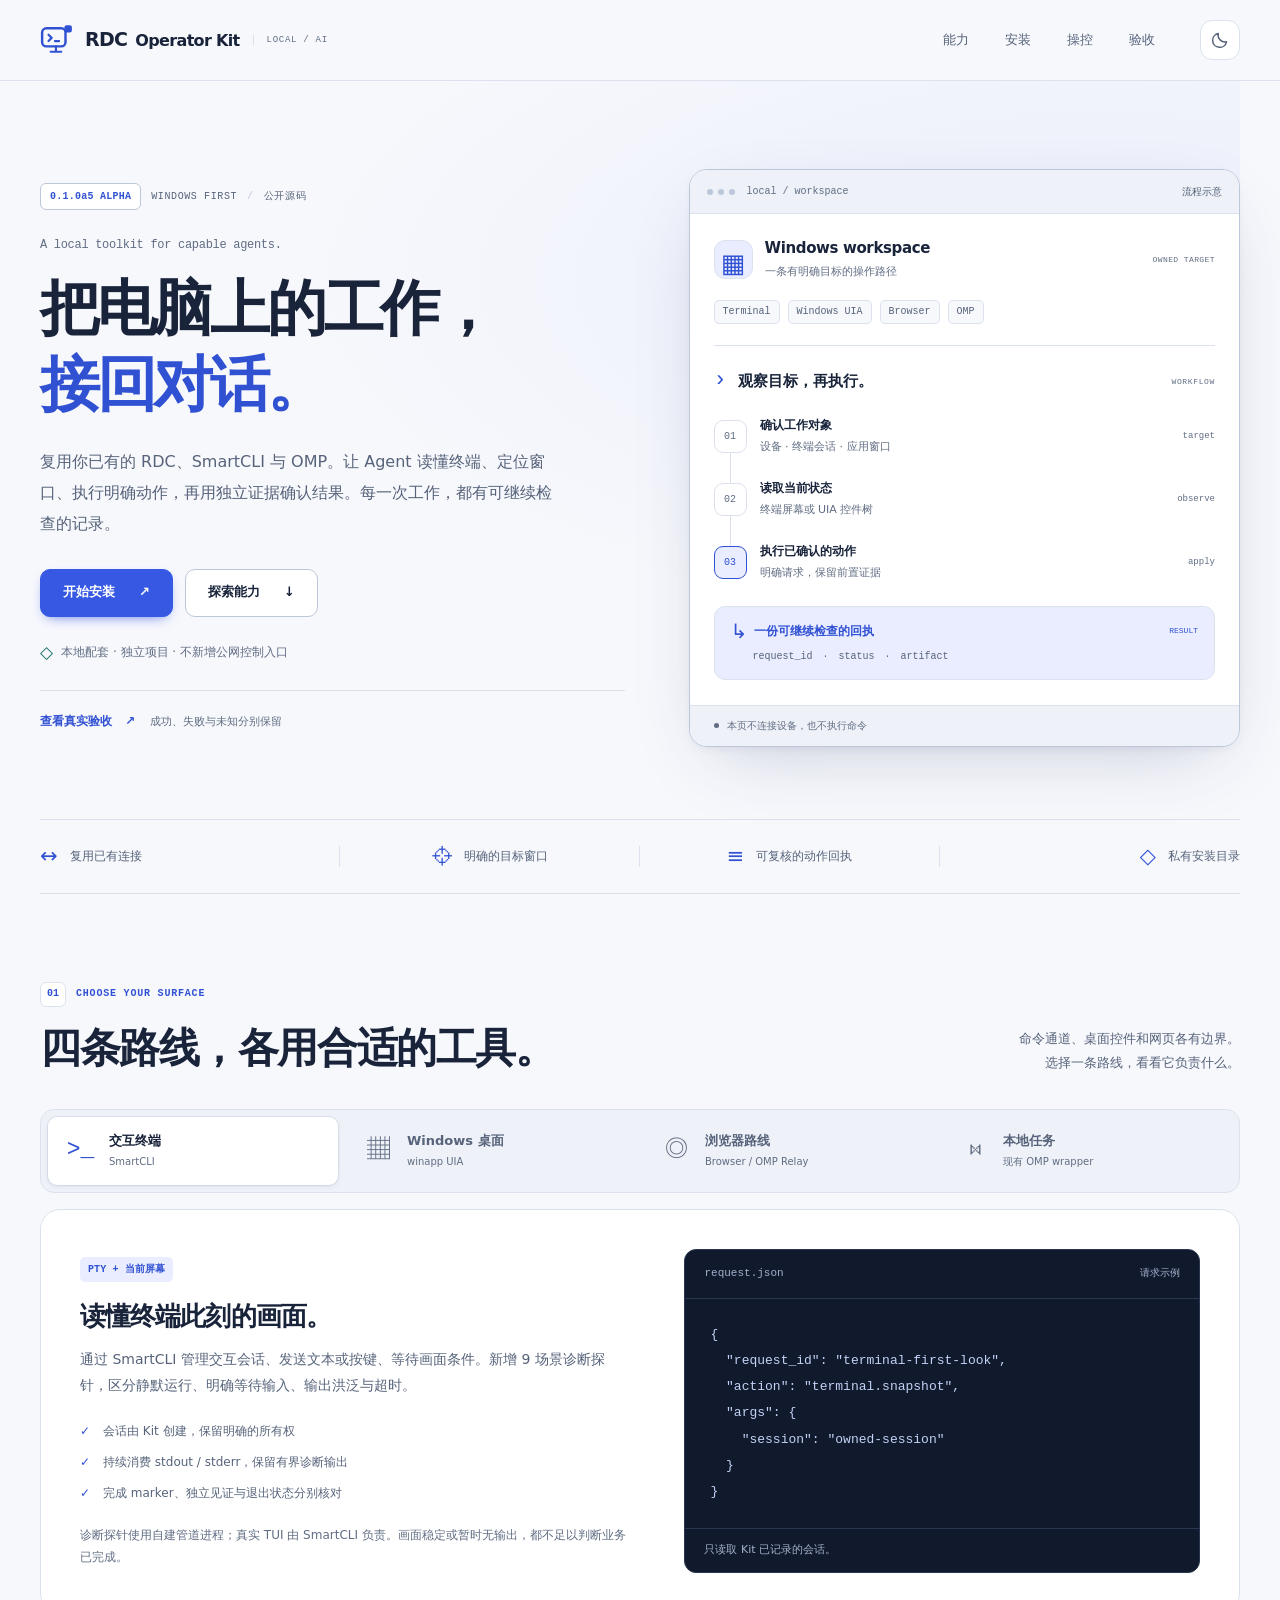
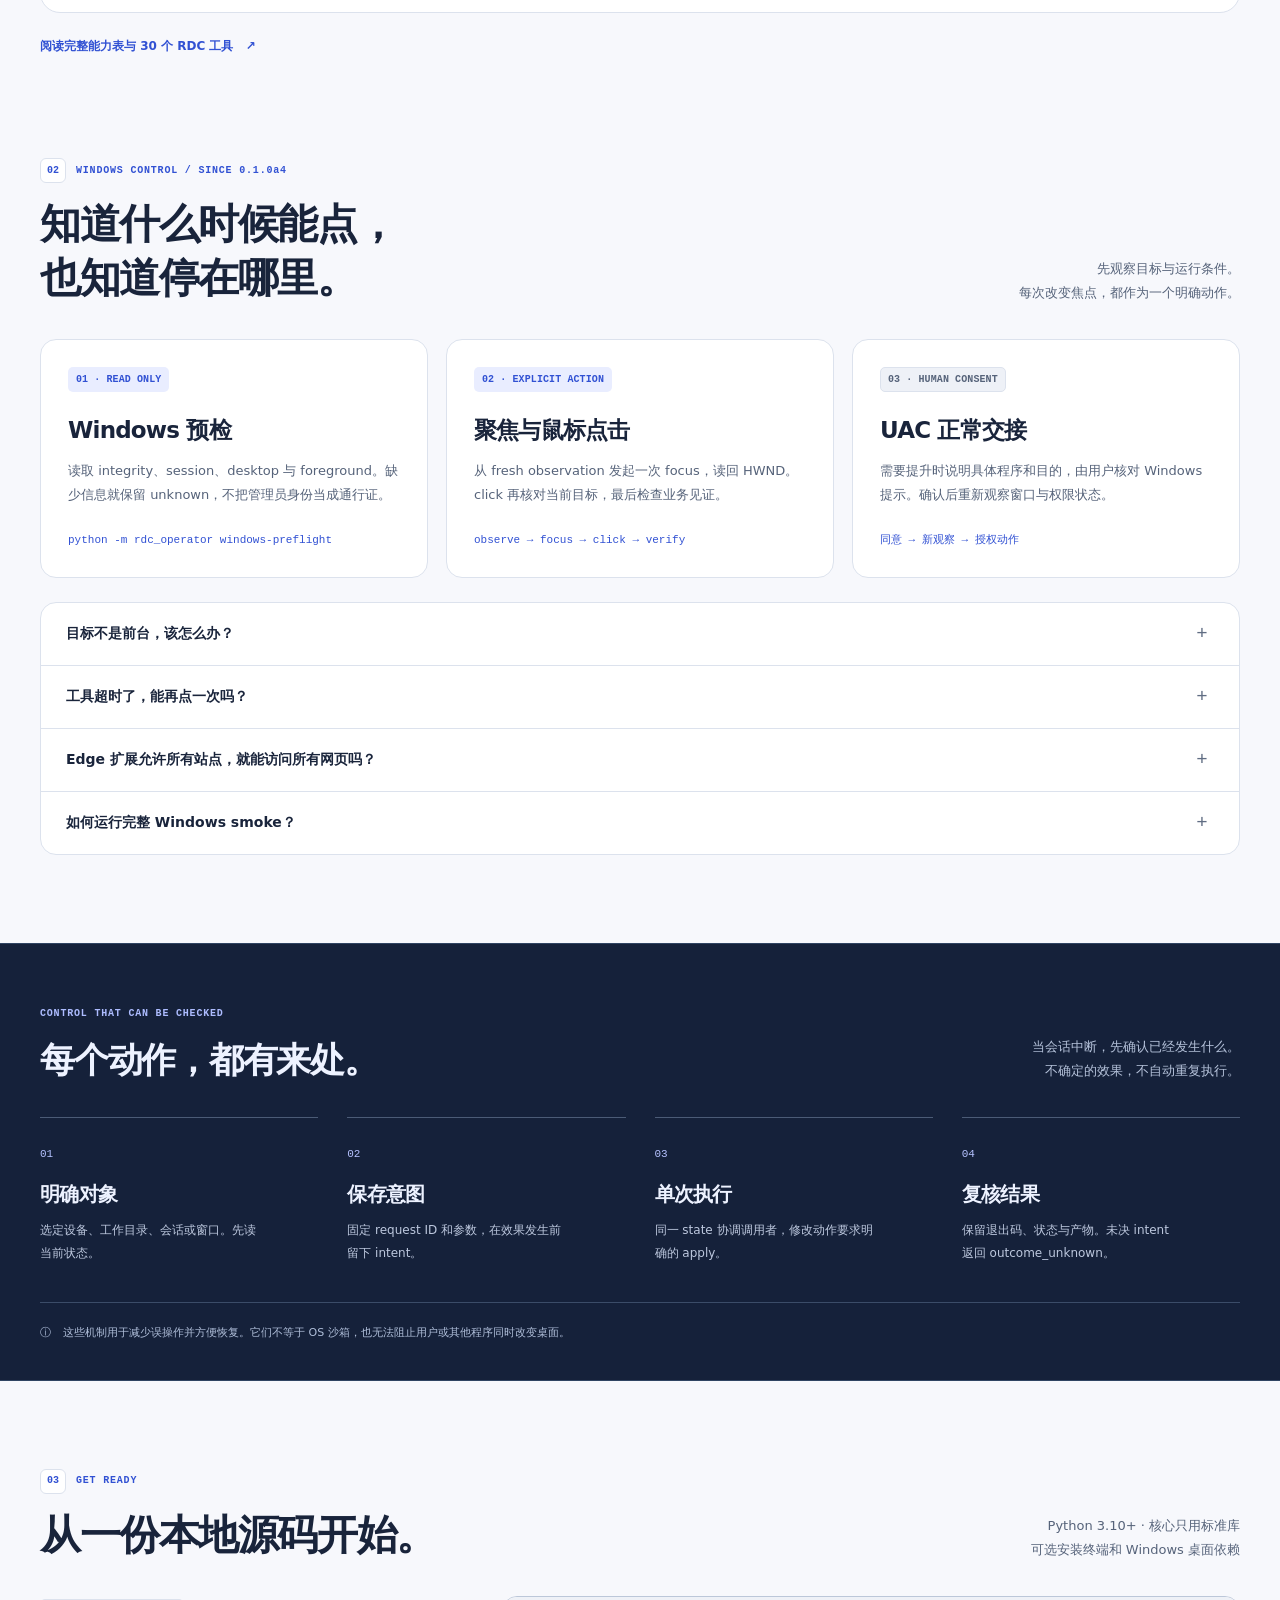
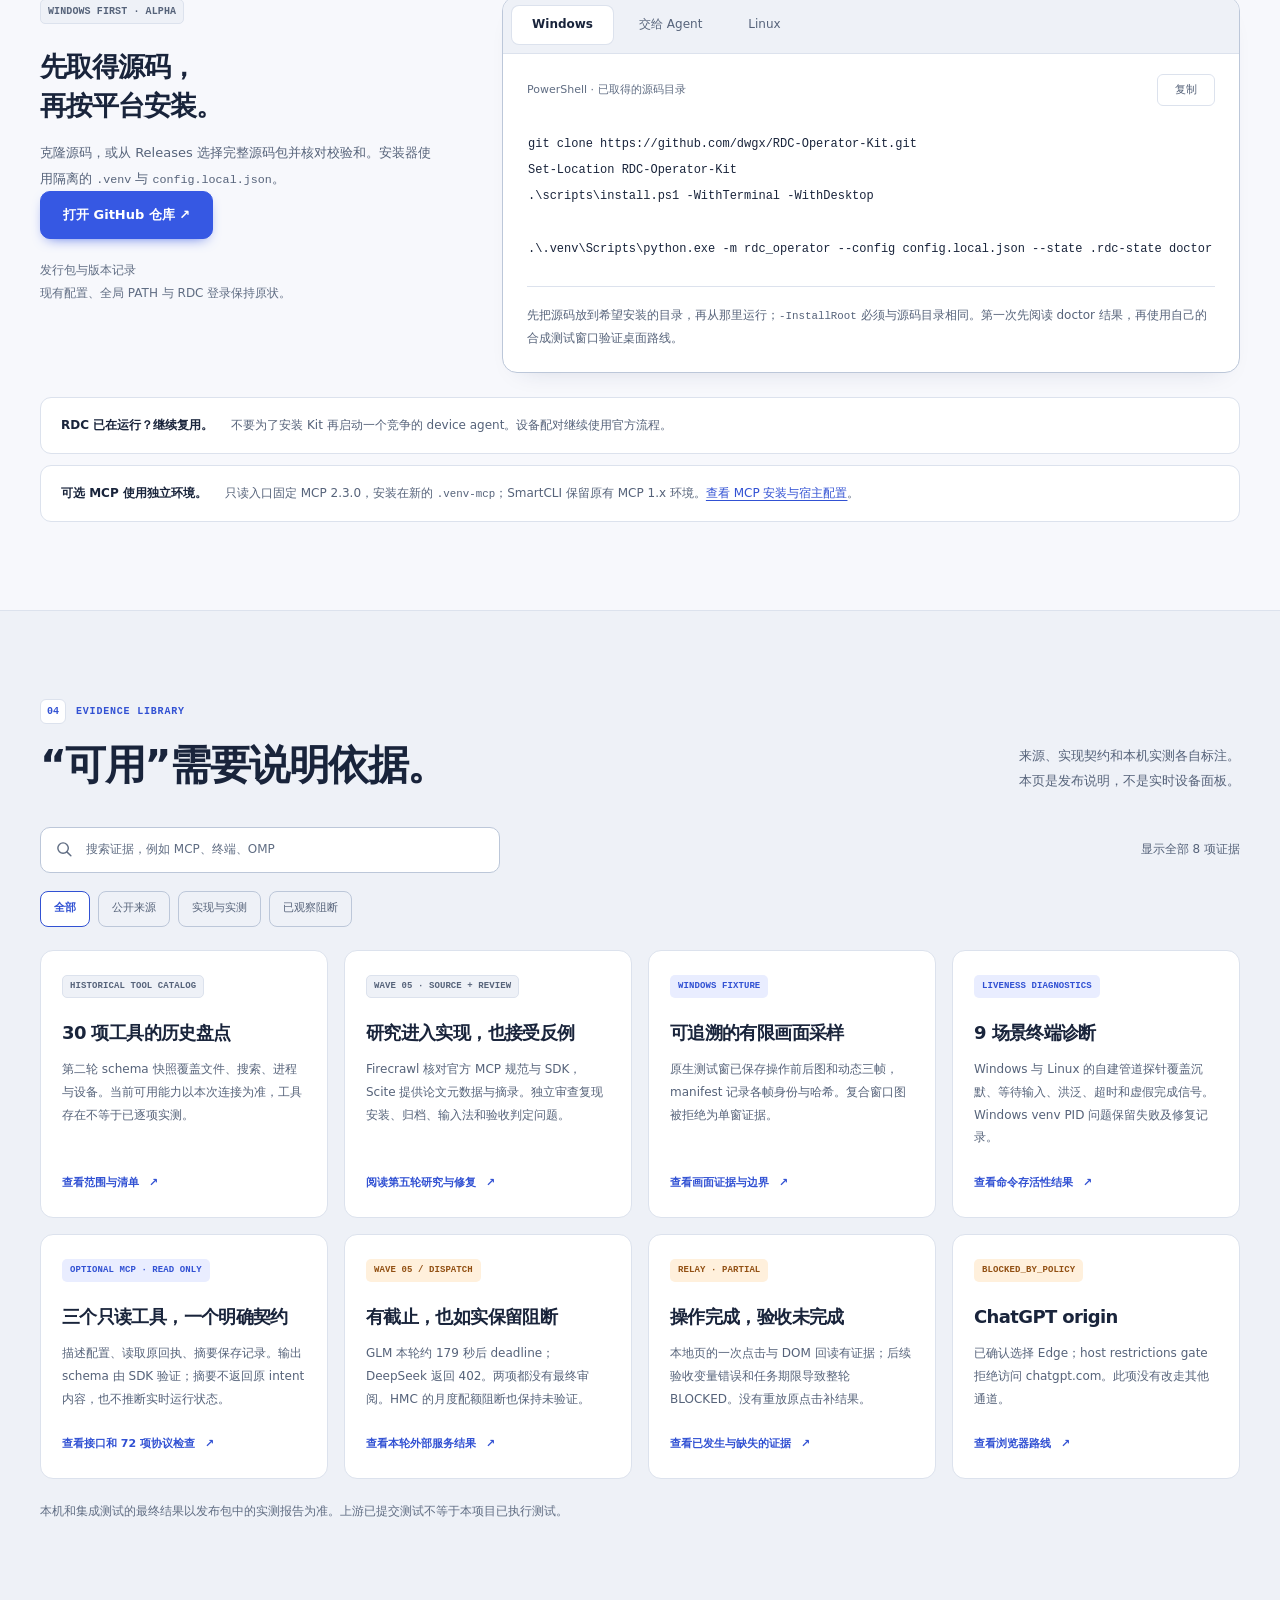
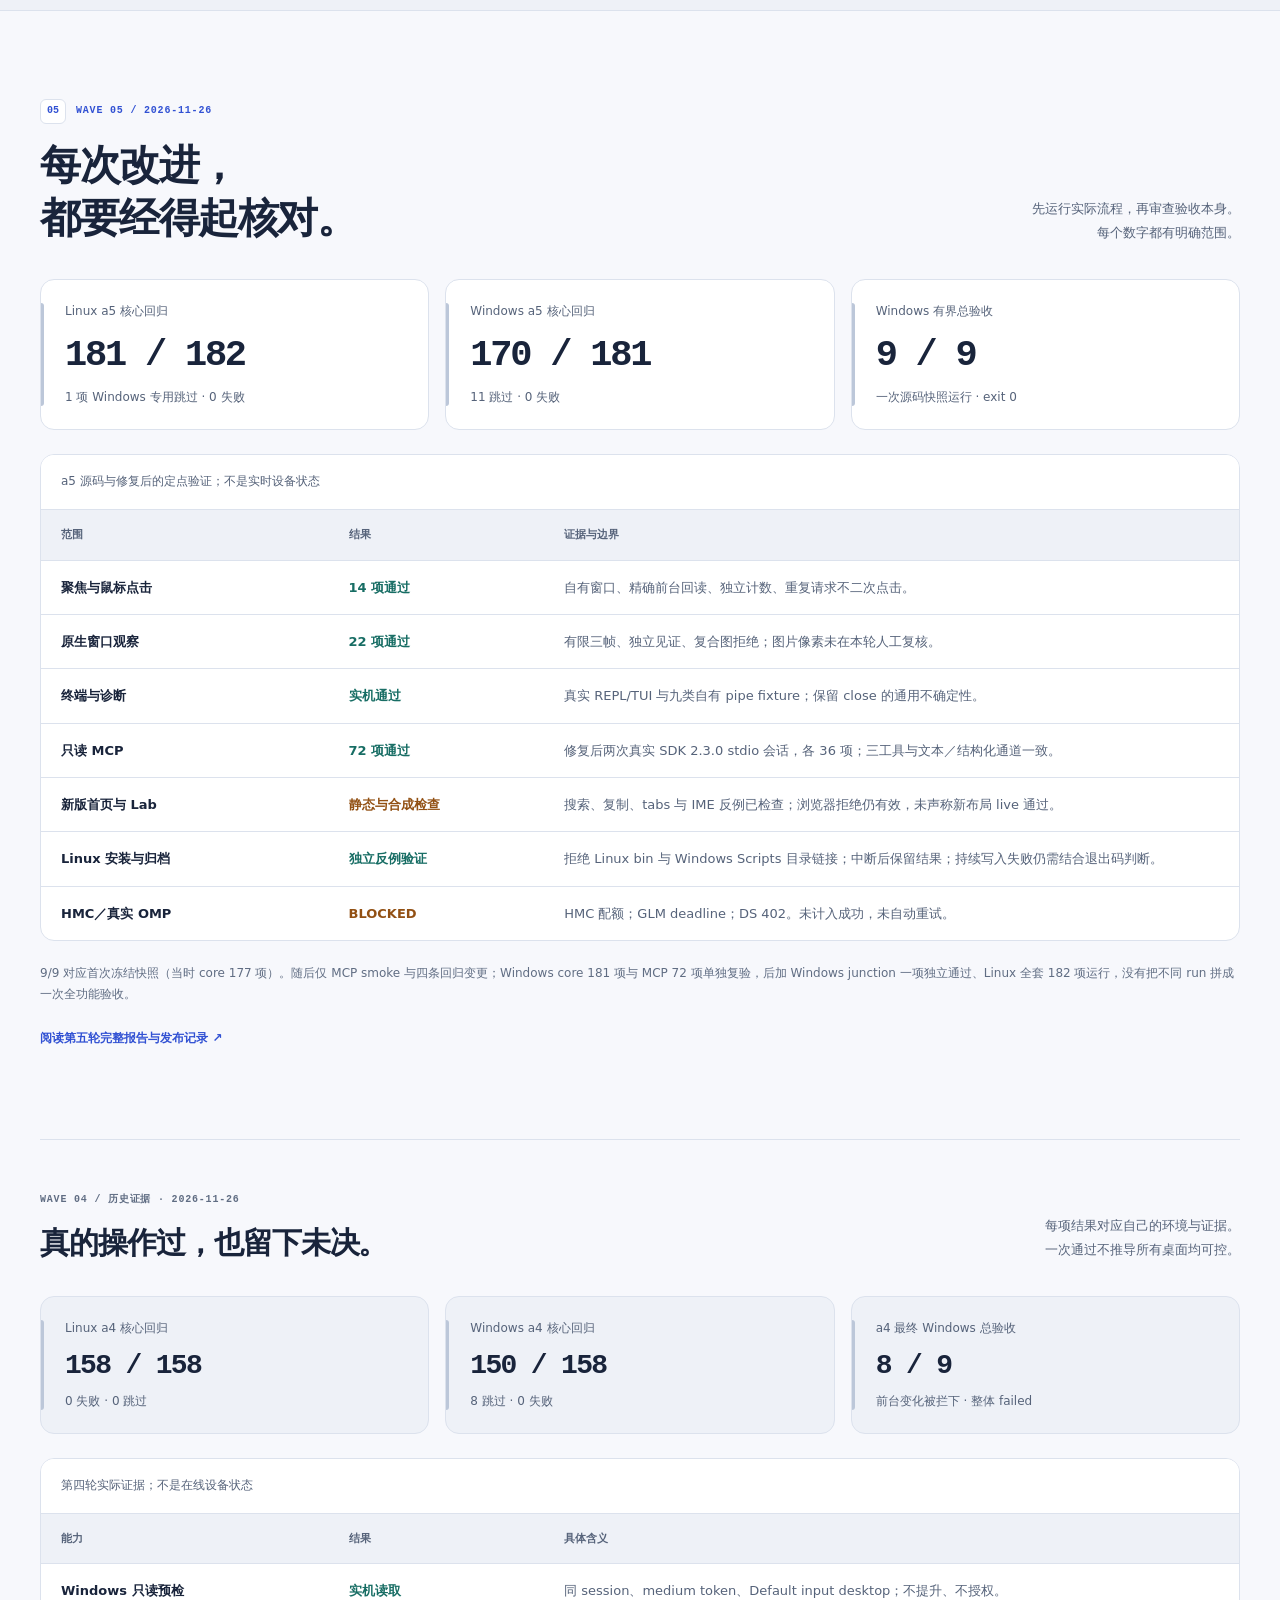
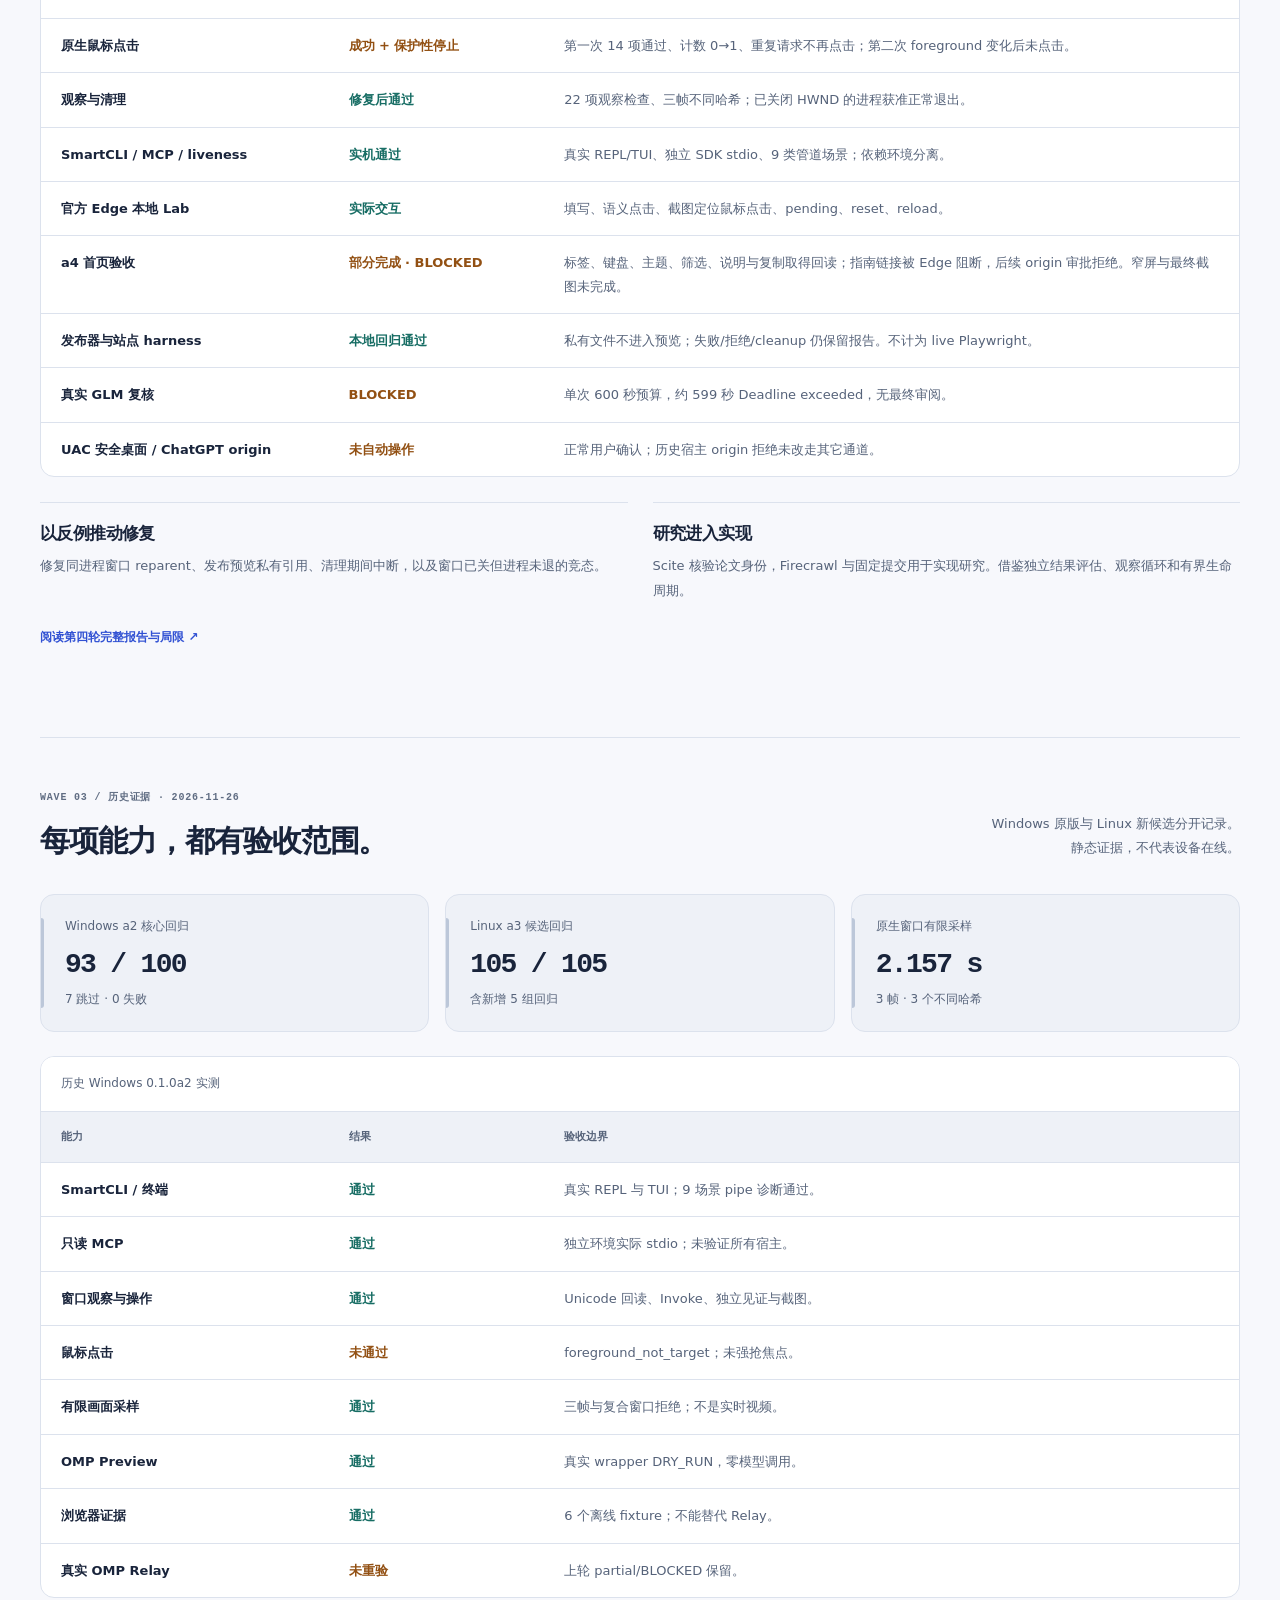
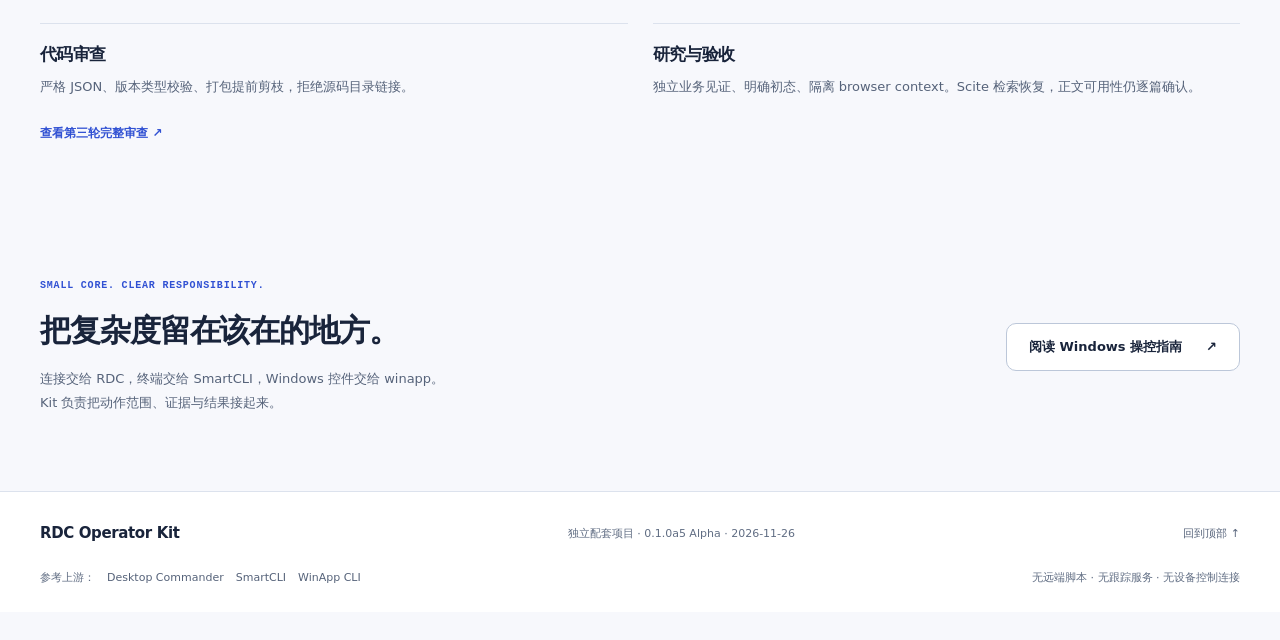
==== site/index.html @ 5952a45f "Prepare 0.1.0a5: modern UI, strict MCP evidence and installer recovery" ====
<!doctype html>
<html lang="zh-CN" class="no-js">
<head>
  <meta charset="utf-8">
  <meta name="viewport" content="width=device-width, initial-scale=1">
  <meta name="description" content="RDC Operator Kit：连接已授权的本地终端、Windows UIA 与 Agent 工作流。查看安装方式、工具边界和逐轮验收，保留失败与未知。">
  <meta name="color-scheme" content="light dark">
  <meta name="theme-color" content="#f7f8fc">
  <title>RDC Operator Kit 0.1.0a5 · 把电脑上的工作，接回对话</title>
  <link rel="icon" href="./icon.svg" type="image/svg+xml">
  <link rel="stylesheet" href="./styles.css">
  <script src="./app.js" defer></script>
</head>
<body>
  <a class="skip-link" href="#main">跳到正文</a>
  <header class="site-header">
    <div class="container header-inner">
      <a class="wordmark" href="#" aria-label="RDC Operator Kit 首页">
        <svg viewBox="0 0 32 32" aria-hidden="true"><rect x="2" y="5" width="22" height="17" rx="4" fill="none" stroke="currentColor" stroke-width="2.3"/><path d="M10 27h10M15 22v5M8 11l3 3-3 3M14 17h4" fill="none" stroke="currentColor" stroke-width="2" stroke-linecap="round" stroke-linejoin="round"/><rect x="23" y="2" width="7" height="7" rx="2" fill="currentColor"/></svg>
        <span>RDC<span class="wordmark-light">Operator Kit</span></span><span class="wordmark-tag" aria-hidden="true">LOCAL / AI</span>
      </a>
      <nav aria-label="主导航">
        <a href="#capabilities">能力</a>
        <a href="#install">安装</a>
        <a href="#windows-control">操控</a><a href="#validation">验收</a>
      </nav>
      <button class="theme-toggle enhancement-only" id="theme-toggle" type="button" aria-label="切换深色主题" title="切换深色主题">
        <svg class="moon" viewBox="0 0 20 20" aria-hidden="true"><path d="M16.5 11.8A7 7 0 0 1 8.2 3.5a7 7 0 1 0 8.3 8.3Z" fill="none" stroke="currentColor" stroke-width="1.5" stroke-linejoin="round"/></svg>
        <svg class="sun" viewBox="0 0 20 20" aria-hidden="true"><circle cx="10" cy="10" r="3" fill="none" stroke="currentColor" stroke-width="1.5"/><path d="M10 1v2M10 17v2M1 10h2M17 10h2M3.6 3.6 5 5M15 15l1.4 1.4M3.6 16.4 5 15M15 5l1.4-1.4" stroke="currentColor" stroke-width="1.5" stroke-linecap="round"/></svg>
      </button>
    </div>
  </header>

  <main id="main">
    <section class="hero container" aria-labelledby="hero-title">
      <div class="hero-copy">
        <div class="eyebrow"><span class="release-pill">0.1.0a5 ALPHA</span><span>WINDOWS FIRST</span><span class="eyebrow-separator" aria-hidden="true">/</span><span>公开源码</span></div>
        <p class="hero-overline">A local toolkit for capable agents.</p>
        <h1 id="hero-title">把电脑上的工作，<br><span>接回对话。</span></h1>
        <p class="hero-description">复用你已有的 RDC、SmartCLI 与 OMP。让 Agent 读懂终端、定位窗口、执行明确动作，再用独立证据确认结果。每一次工作，都有可继续检查的记录。</p>
        <div class="hero-actions">
          <a class="button primary" href="#install">开始安装 <span aria-hidden="true">↗</span></a>
          <a class="button secondary" href="#capabilities">探索能力 <span aria-hidden="true">↓</span></a>
        </div>
        <p class="hero-footnote"><span aria-hidden="true">◇</span> 本地配套 · 独立项目 · 不新增公网控制入口</p>
        <div class="hero-links"><a href="#validation">查看真实验收 <span aria-hidden="true">↗</span></a><span>成功、失败与未知分别保留</span></div>
      </div>

      <div class="operator-preview" aria-label="操作流程示意，非实时控制台">
        <div class="preview-top">
          <span class="preview-window-dots" aria-hidden="true"><i></i><i></i><i></i></span>
          <span class="preview-path">local / workspace</span>
          <span class="preview-label">流程示意</span>
        </div>
        <div class="workspace-bar"><span class="workspace-symbol" aria-hidden="true">▦</span><div><strong>Windows workspace</strong><small>一条有明确目标的操作路径</small></div><span class="workspace-tag">OWNED TARGET</span></div>
        <div class="workspace-tools" aria-label="配套工具示意"><span>Terminal</span><span>Windows UIA</span><span>Browser</span><span>OMP</span></div>
        <div class="preview-body">
          <div class="preview-command"><span class="command-chevron" aria-hidden="true">›</span><span>观察目标，再执行。</span><span class="preview-command-label">WORKFLOW</span></div>
          <div class="preview-rail">
            <div class="rail-row"><span class="rail-symbol" aria-hidden="true">01</span><div><strong>确认工作对象</strong><small>设备 · 终端会话 · 应用窗口</small></div><span class="rail-end">target</span></div>
            <div class="rail-row"><span class="rail-symbol" aria-hidden="true">02</span><div><strong>读取当前状态</strong><small>终端屏幕或 UIA 控件树</small></div><span class="rail-end">observe</span></div>
            <div class="rail-row"><span class="rail-symbol selected" aria-hidden="true">03</span><div><strong>执行已确认的动作</strong><small>明确请求，保留前置证据</small></div><span class="rail-end">apply</span></div>
          </div>
          <div class="receipt-preview"><div><span class="receipt-icon" aria-hidden="true">↳</span><strong>一份可继续检查的回执</strong><span class="receipt-label">RESULT</span></div><code>request_id <span>·</span> status <span>·</span> artifact</code></div>
        </div>
        <div class="preview-bottom"><span class="quiet-dot" aria-hidden="true"></span> 本页不连接设备，也不执行命令</div>
      </div>
    </section>

    <div class="principles container" aria-label="项目原则">
      <div><span aria-hidden="true">↔</span>复用已有连接</div>
      <div><span aria-hidden="true">⌖</span>明确的目标窗口</div>
      <div><span aria-hidden="true">≡</span>可复核的动作回执</div>
      <div><span aria-hidden="true">◇</span>私有安装目录</div>
    </div>

    <section class="section container" id="capabilities">
      <div class="section-heading"><div><p class="section-kicker"><span>01</span> CHOOSE YOUR SURFACE</p><h2>四条路线，<br class="mobile-break">各用合适的工具。</h2></div><p>命令通道、桌面控件和网页各有边界。<br>选择一条路线，看看它负责什么。</p></div>
      <div class="capability-tabs tabs" role="tablist" aria-label="能力路线">
        <button id="tab-terminal" role="tab" aria-selected="true" aria-controls="panel-terminal" data-tab="terminal" tabindex="0"><span class="tab-icon" aria-hidden="true">&gt;_</span><span>交互终端<small>SmartCLI</small></span></button>
        <button id="tab-desktop" role="tab" aria-selected="false" aria-controls="panel-desktop" data-tab="desktop" tabindex="-1"><span class="tab-icon" aria-hidden="true">▦</span><span>Windows 桌面<small>winapp UIA</small></span></button>
        <button id="tab-browser" role="tab" aria-selected="false" aria-controls="panel-browser" data-tab="browser" tabindex="-1"><span class="tab-icon" aria-hidden="true">◎</span><span>浏览器路线<small>Browser / OMP Relay</small></span></button>
        <button id="tab-omp" role="tab" aria-selected="false" aria-controls="panel-omp" data-tab="omp" tabindex="-1"><span class="tab-icon" aria-hidden="true">⋈</span><span>本地任务<small>现有 OMP wrapper</small></span></button>
      </div>

      <div class="capability-panel" id="panel-terminal" role="tabpanel" aria-labelledby="tab-terminal" tabindex="0">
        <div class="capability-copy"><span class="badge blue">PTY + 当前屏幕</span><h3>读懂终端此刻的画面。</h3><p>通过 SmartCLI 管理交互会话、发送文本或按键、等待画面条件。新增 9 场景诊断探针，区分静默运行、明确等待输入、输出洪泛与超时。</p><ul class="check-list"><li>会话由 Kit 创建，保留明确的所有权</li><li>持续消费 stdout / stderr，保留有界诊断输出</li><li>完成 marker、独立见证与退出状态分别核对</li></ul><p class="scope-note">诊断探针使用自建管道进程；真实 TUI 由 SmartCLI 负责。画面稳定或暂时无输出，都不足以判断业务已完成。</p></div>
        <div class="code-card"><div class="code-top"><span>request.json</span><span>请求示例</span></div><pre><code>{
  "request_id": "terminal-first-look",
  "action": "terminal.snapshot",
  "args": {
    "session": "owned-session"
  }
}</code></pre><div class="code-bottom">只读取 Kit 已记录的会话。</div></div>
      </div>

      <div class="capability-panel" id="panel-desktop" role="tabpanel" aria-labelledby="tab-desktop" tabindex="0" hidden>
        <div class="capability-copy"><span class="badge blue">WINDOWS / OBSERVE → FOCUS → CLICK</span><h3>先确认条件，再操作目标。</h3><p>新预检读取权限、会话、桌面与前台。显式聚焦绑定当前窗口身份，独立核对前台后，再用新观察定位控件。</p><ul class="check-list"><li>focus 与 click 分别留回执，失败不自动重放</li><li>保留前台与进程身份保护，核对独立业务结果</li><li>有限截图采样继续保留 frame ID 与文件哈希</li></ul><p class="scope-note">预检不申请权限、不点击 UAC；普通窗口与 UAC 安全桌面分别处理。采样最多 12 帧，渲染时间未知，不宣称实时视频。</p></div>
        <div class="code-card"><div class="code-top"><span>request.json</span><span>请求示例</span></div><pre><code>{
  "request_id": "window-first-look",
  "action": "desktop.observe",
  "args": {
    "window": 123456
  }
}</code></pre><div class="code-bottom">123456 为示例，请替换成当前目标 HWND。</div></div>
      </div>

      <div class="capability-panel" id="panel-browser" role="tabpanel" aria-labelledby="tab-browser" tabindex="0" hidden>
        <div class="capability-copy"><span class="badge blue">EDGE / LIVE FIXTURE</span><h3>真实点击，也读到真实结果。</h3><p>官方 Edge 在拥有的本地 Lab 完成了填写、按名称点击与截图定位鼠标点击。页面自己的业务见证分别确认计数与 token。</p><ul class="check-list"><li>语义点击：0 → 1；鼠标点击：2 → 3</li><li>延迟动作观察到 pending → completed</li><li>ACK 无效果、重置与重新加载分别验证</li></ul><p class="scope-note">这些是 a4 localhost 历史结果；新版 Lab 布局仅静态检查，不代表所有网站均获准。OMP Relay 的第二轮 partial/BLOCKED 历史保留；不用于绕过已拒绝目标。</p></div>
        <div class="code-card"><div class="code-top"><span>Edge · owned Lab</span><span>2026-11-26 实测</span></div><pre><code>Semantic click   counter 0 → 1
Delayed action   pending → 2
Mouse click      counter 2 → 3
Echo ACK         counter unchanged
Reset            new epoch
Reload           new document

Fresh DOM + independent token</code></pre><div class="code-bottom">初次采集器字段名错误已按原回读修正，未重放点击。</div></div>
      </div>

      <div class="capability-panel" id="panel-omp" role="tabpanel" aria-labelledby="tab-omp" tabindex="0" hidden>
        <div class="capability-copy"><span class="badge blue">复用现有 dispatcher</span><h3>派得出去，也核对得清楚。</h3><p>沿用本机已安装的 <code>origin-dispatch</code> wrapper。目标、读写范围和完成条件先写进 brief，结束后核对回执与实际产物。</p><ul class="check-list"><li>第五轮 GLM max：约 179 秒后 BLOCKED，无 final</li><li>第五轮 DeepSeek：provider 402，无 final；历史单独保留</li><li>模型建议逐项审查，DONE 不替代产物验收</li></ul><p class="scope-note">现有 wrapper 继续负责模型派发；Kit 的 <code>omp.preview</code> 只做 dry-run。第五轮两项分别执行一次有界真实调用，没有因失败自动换模型或重试。</p></div>
        <div class="code-card"><div class="code-top"><span>existing workflow</span><span>流程示意</span></div><pre><code>冻结 brief
  ↓
origin-dispatch
  ↓
receipt.json
  ↓
检查实际产物
  ↓
按 DONE WHEN 验收</code></pre><div class="code-bottom">worker 完成与产物验收分开记录。</div></div>
      </div>
      <a class="text-link" href="./docs/CAPABILITIES.zh-CN.md">阅读完整能力表与 30 个 RDC 工具 <span aria-hidden="true">↗</span></a>
    </section>

    <section class="section container" id="windows-control" aria-labelledby="windows-control-title">
      <div class="section-heading"><div><p class="section-kicker"><span>02</span> WINDOWS CONTROL / SINCE 0.1.0a4</p><h2 id="windows-control-title">知道什么时候能点，<br>也知道停在哪里。</h2></div><p>先观察目标与运行条件。<br>每次改变焦点，都作为一个明确动作。</p></div>
      <div class="control-guide-grid">
        <article class="control-guide-card"><span class="badge blue">01 · READ ONLY</span><h3>Windows 预检</h3><p>读取 integrity、session、desktop 与 foreground。缺少信息就保留 unknown，不把管理员身份当成通行证。</p><code>python -m rdc_operator windows-preflight</code></article>
        <article class="control-guide-card"><span class="badge blue">02 · EXPLICIT ACTION</span><h3>聚焦与鼠标点击</h3><p>从 fresh observation 发起一次 focus，读回 HWND。click 再核对当前目标，最后检查业务见证。</p><code>observe → focus → click → verify</code></article>
        <article class="control-guide-card"><span class="badge neutral">03 · HUMAN CONSENT</span><h3>UAC 正常交接</h3><p>需要提升时说明具体程序和目的，由用户核对 Windows 提示。确认后重新观察窗口与权限状态。</p><code>同意 → 新观察 → 授权动作</code></article>
      </div>
      <div class="recovery-guide" aria-label="操作恢复指南">
        <details><summary>目标不是前台，该怎么办？</summary><p>先核对 HWND、进程和窗口是否仍属于任务，再发起明确的 <code>desktop.focus</code>。若 Windows 拒绝或有阻挡对话框，停止输入并检查当前界面；不要删除前台保护。</p></details>
        <details><summary>工具超时了，能再点一次吗？</summary><p>先读原 request 的 receipt 和页面或应用的结果。动作可能已经发生。没有最终回执时保留 outcome_unknown，不能靠换 request ID 伪装重试。</p></details>
        <details><summary>Edge 扩展允许所有站点，就能访问所有网页吗？</summary><p>扩展权限与当前宿主工具策略分别生效。先核实实际连接和目标访问。对于已明确拒绝的目标，不改用 Relay、桌面输入或 CDP；其它获准页面继续正常操作。</p></details>
        <details><summary>如何运行完整 Windows smoke？</summary><p>使用新的输出目录，指定真实 Python 与 PowerShell 可执行文件。runner 串行验证核心、终端、MCP、桌面与证据，不启动模型。逐项报告通过、失败、跳过、截止与清理。</p><a class="text-link" href="./docs/WINDOWS-CONTROL.zh-CN.md">查看命令、接口与故障处理 ↗</a></details>
      </div>
    </section>

    <section class="control-section">
      <div class="container">
        <div class="section-heading"><div><p class="section-kicker">CONTROL THAT CAN BE CHECKED</p><h2>每个动作，都有来处。</h2></div><p>当会话中断，先确认已经发生什么。<br>不确定的效果，不自动重复执行。</p></div>
        <div class="control-grid">
          <article><span class="step-number">01</span><h3>明确对象</h3><p>选定设备、工作目录、会话或窗口。先读当前状态。</p></article>
          <article><span class="step-number">02</span><h3>保存意图</h3><p>固定 request ID 和参数，在效果发生前留下 intent。</p></article>
          <article><span class="step-number">03</span><h3>单次执行</h3><p>同一 state 协调调用者，修改动作要求明确的 apply。</p></article>
          <article><span class="step-number">04</span><h3>复核结果</h3><p>保留退出码、状态与产物。未决 intent 返回 outcome_unknown。</p></article>
        </div>
        <div class="control-footnote"><span aria-hidden="true">ⓘ</span><p>这些机制用于减少误操作并方便恢复。它们不等于 OS 沙箱，也无法阻止用户或其他程序同时改变桌面。</p></div>
      </div>
    </section>

    <section class="section container" id="install">
      <div class="section-heading"><div><p class="section-kicker"><span>03</span> GET READY</p><h2>从一份本地源码开始。</h2></div><p>Python 3.10+ · 核心只用标准库<br>可选安装终端和 Windows 桌面依赖</p></div>
      <div class="install-layout">
        <div class="install-aside"><span class="badge neutral">WINDOWS FIRST · ALPHA</span><h3>先取得源码，<br>再按平台安装。</h3><p>克隆源码，或从 Releases 选择完整源码包并核对校验和。安装器使用隔离的 <code>.venv</code> 与 <code>config.local.json</code>。</p><a class="button primary" href="https://github.com/dwgx/RDC-Operator-Kit">打开 GitHub 仓库 ↗</a><p class="scope-note"><a href="https://github.com/dwgx/RDC-Operator-Kit/releases">发行包与版本记录</a><br>现有配置、全局 PATH 与 RDC 登录保持原状。</p></div>
        <div class="install-main">
          <div class="install-tabs tabs" role="tablist" aria-label="安装方式">
            <button id="tab-windows" role="tab" aria-selected="true" aria-controls="panel-windows" data-tab="windows" tabindex="0">Windows</button>
            <button id="tab-agent" role="tab" aria-selected="false" aria-controls="panel-agent" data-tab="agent" tabindex="-1">交给 Agent</button>
            <button id="tab-linux" role="tab" aria-selected="false" aria-controls="panel-linux" data-tab="linux" tabindex="-1">Linux</button>
          </div>
          <div class="install-panel" id="panel-windows" role="tabpanel" aria-labelledby="tab-windows" tabindex="0">
            <div class="install-code-top"><span>PowerShell · 已取得的源码目录</span><button class="copy-button" type="button" data-copy="code-windows">复制</button></div>
            <pre><code id="code-windows">git clone https://github.com/dwgx/RDC-Operator-Kit.git
Set-Location RDC-Operator-Kit
.\scripts\install.ps1 -WithTerminal -WithDesktop

.\.venv\Scripts\python.exe -m rdc_operator --config config.local.json --state .rdc-state doctor</code></pre>
            <p>先把源码放到希望安装的目录，再从那里运行；<code>-InstallRoot</code> 必须与源码目录相同。第一次先阅读 doctor 结果，再使用自己的合成测试窗口验证桌面路线。</p>
          </div>
          <div class="install-panel" id="panel-agent" role="tabpanel" aria-labelledby="tab-agent" tabindex="0" hidden>
            <div class="install-code-top"><span>可复制的接手说明</span><button class="copy-button" type="button" data-copy="code-agent">复制</button></div>
            <pre><code id="code-agent">读取 https://github.com/dwgx/RDC-Operator-Kit 的 README 和 Skill。
选择 0.1.0a5 或后续已核验版本，保留版本与摘要。
确认本机平台、依赖、目标目录与现有 RDC 路线。
按安装文档准备隔离环境，然后运行 doctor。
运行 windows-preflight，再用有界 Windows smoke 验证。
聚焦、点击与业务结果分别核对；UAC 使用正常用户确认。
已有 OMP 派发复用 origin-dispatch，不新建队列。
不要把网页策略拒绝改走桌面或 CDP。
交付实际结果、失败原因和产物路径。</code></pre>
            <p>请求文件只描述任务。外发、公开发布、凭据权限和其他重要动作仍按当前会话授权处理。</p>
          </div>
          <div class="install-panel" id="panel-linux" role="tabpanel" aria-labelledby="tab-linux" tabindex="0" hidden>
            <div class="install-code-top"><span>Shell · 核心与终端路线</span><button class="copy-button" type="button" data-copy="code-linux">复制</button></div>
            <pre><code id="code-linux">git clone https://github.com/dwgx/RDC-Operator-Kit.git
cd RDC-Operator-Kit
bash scripts/install.sh --with-terminal

.venv/bin/python -m rdc_operator --config config.local.json --state .rdc-state doctor</code></pre>
            <p>Linux 提供核心与可选终端安装路线。Windows 的 winapp 桌面适配器不在 Linux 支持范围；平台可安装与任务已验收分开记录。</p>
          </div>
        </div>
      </div>
      <div class="install-note"><strong>RDC 已在运行？继续复用。</strong><span>不要为了安装 Kit 再启动一个竞争的 device agent。设备配对继续使用官方流程。</span></div>
      <div class="install-note"><strong>可选 MCP 使用独立环境。</strong><span>只读入口固定 MCP 2.3.0，安装在新的 <code>.venv-mcp</code>；SmartCLI 保留原有 MCP 1.x 环境。<a href="./docs/MCP.zh-CN.md">查看 MCP 安装与宿主配置</a>。</span></div>
    </section>

    <section class="section evidence-section" id="evidence">
      <div class="container">
        <div class="section-heading"><div><p class="section-kicker"><span>04</span> EVIDENCE LIBRARY</p><h2>“可用”需要说明依据。</h2></div><p>来源、实现契约和本机实测各自标注。<br>本页是发布说明，不是实时设备面板。</p></div>
        <div class="evidence-toolbar enhancement-only">
          <div class="evidence-search"><svg viewBox="0 0 20 20" aria-hidden="true"><circle cx="8.5" cy="8.5" r="5.5" fill="none" stroke="currentColor" stroke-width="1.5"/><path d="m12.5 12.5 4.2 4.2" stroke="currentColor" stroke-width="1.5" stroke-linecap="round"/></svg><label class="screen-reader-only" for="evidence-search">搜索证据</label><input id="evidence-search" type="search" placeholder="搜索证据，例如 MCP、终端、OMP" autocomplete="off" aria-controls="evidence-grid" aria-describedby="evidence-search-help"><button id="evidence-clear" type="button" aria-label="清除搜索" hidden>清除</button></div>
          <p id="evidence-search-help" class="screen-reader-only">在下方证据卡片中搜索，可与证据类型筛选组合。Escape 清空搜索。</p>
          <p class="evidence-result" id="evidence-result" role="status" aria-live="polite" aria-atomic="true">显示全部 8 项证据</p>
        </div>
        <div class="evidence-filters enhancement-only" role="group" aria-label="按证据类型筛选">
          <button type="button" data-filter="all" aria-pressed="true">全部</button>
          <button type="button" data-filter="source" aria-pressed="false">公开来源</button>
          <button type="button" data-filter="contract" aria-pressed="false">实现与实测</button>
          <button type="button" data-filter="blocked" aria-pressed="false">已观察阻断</button>
        </div>
        <div class="evidence-grid" id="evidence-grid">
          <article class="evidence-card" data-kind="source"><span class="badge neutral">HISTORICAL TOOL CATALOG</span><h3>30 项工具的历史盘点</h3><p>第二轮 schema 快照覆盖文件、搜索、进程与设备。当前可用能力以本次连接为准，工具存在不等于已逐项实测。</p><a href="./docs/CAPABILITIES.zh-CN.md">查看范围与清单 <span aria-hidden="true">↗</span></a></article>
          <article class="evidence-card" data-kind="source"><span class="badge neutral">WAVE 05 · SOURCE + REVIEW</span><h3>研究进入实现，也接受反例</h3><p>Firecrawl 核对官方 MCP 规范与 SDK，Scite 提供论文元数据与摘录。独立审查复现安装、归档、输入法和验收判定问题。</p><a href="./docs/REVIEW-WAVE5.zh-CN.md">阅读第五轮研究与修复 <span aria-hidden="true">↗</span></a></article>
          <article class="evidence-card" data-kind="contract"><span class="badge blue">WINDOWS FIXTURE</span><h3>可追溯的有限画面采样</h3><p>原生测试窗已保存操作前后图和动态三帧，manifest 记录各帧身份与哈希。复合窗口图被拒绝为单窗证据。</p><a href="./docs/research-wave2/REPORT.zh-CN.md">查看画面证据与边界 <span aria-hidden="true">↗</span></a></article>
          <article class="evidence-card" data-kind="contract"><span class="badge blue">LIVENESS DIAGNOSTICS</span><h3>9 场景终端诊断</h3><p>Windows 与 Linux 的自建管道探针覆盖沉默、等待输入、洪泛、超时和虚假完成信号。Windows venv PID 问题保留失败及修复记录。</p><a href="./docs/research-wave2/REPORT.zh-CN.md">查看命令存活性结果 <span aria-hidden="true">↗</span></a></article>
          <article class="evidence-card" data-kind="contract"><span class="badge blue">OPTIONAL MCP · READ ONLY</span><h3>三个只读工具，一个明确契约</h3><p>描述配置、读取原回执、摘要保存记录。输出 schema 由 SDK 验证；摘要不返回原 intent 内容，也不推断实时运行状态。</p><a href="./docs/MCP.zh-CN.md">查看接口和 72 项协议检查 <span aria-hidden="true">↗</span></a></article>
          <article class="evidence-card" data-kind="blocked"><span class="badge amber">WAVE 05 / DISPATCH</span><h3>有截止，也如实保留阻断</h3><p>GLM 本轮约 179 秒后 deadline；DeepSeek 返回 402。两项都没有最终审阅。HMC 的月度配额阻断也保持未验证。</p><a href="./docs/REVIEW-WAVE5.zh-CN.md">查看本轮外部服务结果 <span aria-hidden="true">↗</span></a></article>
          <article class="evidence-card" data-kind="blocked"><span class="badge amber">RELAY · PARTIAL</span><h3>操作完成，验收未完成</h3><p>本地页的一次点击与 DOM 回读有证据；后续验收变量错误和任务期限导致整轮 BLOCKED。没有重放原点击补结果。</p><a href="./docs/research-wave2/REPORT.zh-CN.md">查看已发生与缺失的证据 <span aria-hidden="true">↗</span></a></article>
          <article class="evidence-card" data-kind="blocked"><span class="badge amber">BLOCKED_BY_POLICY</span><h3>ChatGPT origin</h3><p>已确认选择 Edge；host restrictions gate 拒绝访问 chatgpt.com。此项没有改走其他通道。</p><button class="text-button" type="button" id="show-browser">查看浏览器路线 <span aria-hidden="true">↗</span></button></article>
        </div>
        <div class="evidence-empty" id="evidence-empty" hidden><span aria-hidden="true">⌕</span><h3>没有匹配的证据</h3><p>试试其他关键词，或查看全部记录。</p><button type="button" id="evidence-reset">重置搜索与筛选</button></div>
        <p class="evidence-footer">本机和集成测试的最终结果以发布包中的实测报告为准。上游已提交测试不等于本项目已执行测试。</p>
      </div>
    </section>

    <section class="section container" id="validation" aria-labelledby="validation-current-title">
      <div class="section-heading"><div><p class="section-kicker"><span>05</span> WAVE 05 / 2026-11-26</p><h2 id="validation-current-title">每次改进，<br>都要经得起核对。</h2></div><p>先运行实际流程，再审查验收本身。<br>每个数字都有明确范围。</p></div>
      <div class="qa-overview"><article><small>Linux a5 核心回归</small><strong>181 / 182</strong><span>1 项 Windows 专用跳过 · 0 失败</span></article><article><small>Windows a5 核心回归</small><strong>170 / 181</strong><span>11 跳过 · 0 失败</span></article><article><small>Windows 有界总验收</small><strong>9 / 9</strong><span>一次源码快照运行 · exit 0</span></article></div>
      <div class="qa-table-wrap" role="region" tabindex="0" aria-label="第五轮验收表，可横向滚动"><table class="qa-table"><caption>a5 源码与修复后的定点验证；不是实时设备状态</caption><thead><tr><th>范围</th><th>结果</th><th>证据与边界</th></tr></thead><tbody>
      <tr><td>聚焦与鼠标点击</td><td class="qa-pass">14 项通过</td><td>自有窗口、精确前台回读、独立计数、重复请求不二次点击。</td></tr>
      <tr><td>原生窗口观察</td><td class="qa-pass">22 项通过</td><td>有限三帧、独立见证、复合图拒绝；图片像素未在本轮人工复核。</td></tr>
      <tr><td>终端与诊断</td><td class="qa-pass">实机通过</td><td>真实 REPL/TUI 与九类自有 pipe fixture；保留 close 的通用不确定性。</td></tr>
      <tr><td>只读 MCP</td><td class="qa-pass">72 项通过</td><td>修复后两次真实 SDK 2.3.0 stdio 会话，各 36 项；三工具与文本／结构化通道一致。</td></tr>
      <tr><td>新版首页与 Lab</td><td class="qa-partial">静态与合成检查</td><td>搜索、复制、tabs 与 IME 反例已检查；浏览器拒绝仍有效，未声称新布局 live 通过。</td></tr>
      <tr><td>Linux 安装与归档</td><td class="qa-pass">独立反例验证</td><td>拒绝 Linux bin 与 Windows Scripts 目录链接；中断后保留结果；持续写入失败仍需结合退出码判断。</td></tr>
      <tr><td>HMC／真实 OMP</td><td class="qa-partial">BLOCKED</td><td>HMC 配额；GLM deadline；DS 402。未计入成功，未自动重试。</td></tr>
      </tbody></table></div>
      <p class="evidence-footer">9/9 对应首次冻结快照（当时 core 177 项）。随后仅 MCP smoke 与四条回归变更；Windows core 181 项与 MCP 72 项单独复验，后加 Windows junction 一项独立通过、Linux 全套 182 项运行，没有把不同 run 拼成一次全功能验收。</p>
      <a class="text-link" href="./docs/REVIEW-WAVE5.zh-CN.md">阅读第五轮完整报告与发布记录 ↗</a>
    </section>

    <section class="section container history-section" id="validation-wave4" aria-labelledby="validation-wave4-title">
      <div class="section-heading"><div><p class="section-kicker">WAVE 04 / 历史证据 · 2026-11-26</p><h2 id="validation-wave4-title">真的操作过，也留下未决。</h2></div><p>每项结果对应自己的环境与证据。<br>一次通过不推导所有桌面均可控。</p></div>
      <div class="qa-overview"><article><small>Linux a4 核心回归</small><strong>158 / 158</strong><span>0 失败 · 0 跳过</span></article><article><small>Windows a4 核心回归</small><strong>150 / 158</strong><span>8 跳过 · 0 失败</span></article><article><small>a4 最终 Windows 总验收</small><strong>8 / 9</strong><span>前台变化被拦下 · 整体 failed</span></article></div>
      <div class="qa-table-wrap" role="region" tabindex="0" aria-label="第四轮验收表，可横向滚动"><table class="qa-table"><caption>第四轮实际证据；不是在线设备状态</caption><thead><tr><th>能力</th><th>结果</th><th>具体含义</th></tr></thead><tbody>
      <tr><td>Windows 只读预检</td><td class="qa-pass">实机读取</td><td>同 session、medium token、Default input desktop；不提升、不授权。</td></tr>
      <tr><td>原生鼠标点击</td><td class="qa-partial">成功 + 保护性停止</td><td>第一次 14 项通过、计数 0→1、重复请求不再点击；第二次 foreground 变化后未点击。</td></tr>
      <tr><td>观察与清理</td><td class="qa-pass">修复后通过</td><td>22 项观察检查、三帧不同哈希；已关闭 HWND 的进程获准正常退出。</td></tr>
      <tr><td>SmartCLI / MCP / liveness</td><td class="qa-pass">实机通过</td><td>真实 REPL/TUI、独立 SDK stdio、9 类管道场景；依赖环境分离。</td></tr>
      <tr><td>官方 Edge 本地 Lab</td><td class="qa-pass">实际交互</td><td>填写、语义点击、截图定位鼠标点击、pending、reset、reload。</td></tr>
      <tr><td>a4 首页验收</td><td class="qa-partial">部分完成 · BLOCKED</td><td>标签、键盘、主题、筛选、说明与复制取得回读；指南链接被 Edge 阻断，后续 origin 审批拒绝。窄屏与最终截图未完成。</td></tr>
      <tr><td>发布器与站点 harness</td><td class="qa-pass">本地回归通过</td><td>私有文件不进入预览；失败/拒绝/cleanup 仍保留报告。不计为 live Playwright。</td></tr>
      <tr><td>真实 GLM 复核</td><td class="qa-partial">BLOCKED</td><td>单次 600 秒预算，约 599 秒 Deadline exceeded，无最终审阅。</td></tr>
      <tr><td>UAC 安全桌面 / ChatGPT origin</td><td class="qa-partial">未自动操作</td><td>正常用户确认；历史宿主 origin 拒绝未改走其它通道。</td></tr>
      </tbody></table></div>
      <div class="qa-notes"><article><h3>以反例推动修复</h3><p>修复同进程窗口 reparent、发布预览私有引用、清理期间中断，以及窗口已关但进程未退的竞态。</p></article><article><h3>研究进入实现</h3><p>Scite 核验论文身份，Firecrawl 与固定提交用于实现研究。借鉴独立结果评估、观察循环和有界生命周期。</p></article></div>
      <a class="text-link" href="./docs/REVIEW-WAVE4.zh-CN.md">阅读第四轮完整报告与局限 ↗</a>
    </section>

    <section class="section container history-section" id="validation-wave3" aria-labelledby="validation-title">
<div class="section-heading"><div><p class="section-kicker">WAVE 03 / 历史证据 · 2026-11-26</p><h2 id="validation-title">每项能力，都有验收范围。</h2></div><p>Windows 原版与 Linux 新候选分开记录。<br>静态证据，不代表设备在线。</p></div>
<div class="qa-overview"><article><small>Windows a2 核心回归</small><strong>93 / 100</strong><span>7 跳过 · 0 失败</span></article><article><small>Linux a3 候选回归</small><strong>105 / 105</strong><span>含新增 5 组回归</span></article><article><small>原生窗口有限采样</small><strong>2.157 s</strong><span>3 帧 · 3 个不同哈希</span></article></div>
<div class="qa-table-wrap" role="region" tabindex="0" aria-label="历史验收表，可横向滚动"><table class="qa-table"><caption>历史 Windows 0.1.0a2 实测</caption><thead><tr><th>能力</th><th>结果</th><th>验收边界</th></tr></thead><tbody>
<tr><td>SmartCLI / 终端</td><td class="qa-pass">通过</td><td>真实 REPL 与 TUI；9 场景 pipe 诊断通过。</td></tr><tr><td>只读 MCP</td><td class="qa-pass">通过</td><td>独立环境实际 stdio；未验证所有宿主。</td></tr><tr><td>窗口观察与操作</td><td class="qa-pass">通过</td><td>Unicode 回读、Invoke、独立见证与截图。</td></tr><tr><td>鼠标点击</td><td class="qa-partial">未通过</td><td>foreground_not_target；未强抢焦点。</td></tr><tr><td>有限画面采样</td><td class="qa-pass">通过</td><td>三帧与复合窗口拒绝；不是实时视频。</td></tr><tr><td>OMP Preview</td><td class="qa-pass">通过</td><td>真实 wrapper DRY_RUN，零模型调用。</td></tr><tr><td>浏览器证据</td><td class="qa-pass">通过</td><td>6 个离线 fixture；不能替代 Relay。</td></tr><tr><td>真实 OMP Relay</td><td class="qa-partial">未重验</td><td>上轮 partial/BLOCKED 保留。</td></tr></tbody></table></div>
<div class="qa-notes"><article><h3>代码审查</h3><p>严格 JSON、版本类型校验、打包提前剪枝，拒绝源码目录链接。</p></article><article><h3>研究与验收</h3><p>独立业务见证、明确初态、隔离 browser context。Scite 检索恢复，正文可用性仍逐篇确认。</p></article></div>
<a class="text-link" href="./docs/REVIEW-WAVE3.zh-CN.md">查看第三轮完整审查 ↗</a></section>
<section class="closing container"><div><p class="section-kicker">SMALL CORE. CLEAR RESPONSIBILITY.</p><h2>把复杂度留在该在的地方。</h2><p>连接交给 RDC，终端交给 SmartCLI，Windows 控件交给 winapp。<br>Kit 负责把动作范围、证据与结果接起来。</p></div><a class="button secondary" href="./docs/WINDOWS-CONTROL.zh-CN.md">阅读 Windows 操控指南 <span aria-hidden="true">↗</span></a></section>
  </main>

  <footer class="site-footer"><div class="container footer-top"><span class="footer-brand">RDC Operator Kit</span><span>独立配套项目 · 0.1.0a5 Alpha · 2026-11-26</span><a href="#main">回到顶部 ↑</a></div><div class="container footer-bottom"><p>参考上游：<a href="https://github.com/wonderwhy-er/DesktopCommanderMCP" rel="noreferrer">Desktop Commander</a><a href="https://github.com/dwgx/SmartCLI" rel="noreferrer">SmartCLI</a><a href="https://github.com/microsoft/winappCli" rel="noreferrer">WinApp CLI</a></p><p>无远端脚本 · 无跟踪服务 · 无设备控制连接</p></div></footer>
  <div class="screen-reader-only" role="status" aria-live="polite" id="announcement"></div>
  <noscript><p class="noscript-note">JavaScript 未启用，所有路线与安装面板已展开。复制和主题按钮不可用；完整说明也可在页面链接的 Markdown 文档中查看。</p></noscript>
</body>
</html>
---- site/styles.css ----
/* RDC Operator Kit — local assets and progressively enhanced documentation. */
:root {
  --bg:#f7f8fc;--surface:#fff;--surface-raised:#fff;--bg-alt:#eef1f7;
  --text:#19243b;--muted:#56637a;--faint:#606d83;--line:#dce2ed;--line-strong:#bcc7d9;
  --blue:#3151d3;--blue-hover:#2442ba;--blue-soft:#e9edff;--accent:#176d64;--accent-soft:#e5f3ee;
  --amber:#925013;--amber-soft:#fff0dc;--header:rgb(247 248 252 / 93%);
  --code:#111a2d;--code-text:#c2d2f5;--code-muted:#a3b0cb;
  --shadow:0 24px 72px -28px rgb(39 54 106 / 27%),0 4px 14px -8px rgb(22 37 68 / 18%);
  --radius:20px;--mono:"Cascadia Code","SFMono-Regular",Consolas,monospace;color-scheme:light;
}
:root[data-theme="dark"] {
  --bg:#0d1220;--surface:#141c2e;--surface-raised:#1a2439;--bg-alt:#111a2c;
  --text:#edf1ff;--muted:#b0bdd4;--faint:#98a7c1;--line:#2b3850;--line-strong:#465975;
  --blue:#a5b6ff;--blue-hover:#ccd6ff;--blue-soft:#233056;--accent:#95dfd0;--accent-soft:#183d3b;
  --amber:#f1c487;--amber-soft:#382b1e;--header:rgb(13 18 32 / 94%);
  --code:#080f1e;--code-text:#cbdaff;--code-muted:#a7b7d1;
  --shadow:0 24px 72px -24px rgb(0 0 0 / 60%),0 1px 0 rgb(255 255 255 / 4%) inset;color-scheme:dark;
}
*{box-sizing:border-box}
html{scroll-behavior:smooth;scroll-padding-top:110px}
body{margin:0;background:var(--bg);color:var(--text);font:15px/1.75 "Segoe UI Variable","Segoe UI","PingFang SC","Microsoft YaHei",system-ui,sans-serif;-webkit-font-smoothing:antialiased}
button,input{font:inherit}button,a{-webkit-tap-highlight-color:transparent}
button{cursor:pointer;color:inherit}button:disabled{cursor:not-allowed}
a{color:inherit;text-decoration:none}p,h1,h2,h3{margin:0}
h1,h2,h3{line-height:1.3;font-weight:650;letter-spacing:-.035em}
h2{font-size:clamp(28px,3.2vw,42px)}h3{font-size:22px}
svg{display:block;flex-shrink:0}code,pre{font-family:var(--mono);font-variant-ligatures:none}code{font-size:.9em}
pre{margin:0;tab-size:2;overflow:auto;white-space:pre}pre code{font-size:13px;line-height:1.9;letter-spacing:0}
::selection{background:var(--blue-soft);color:var(--text)}[hidden]{display:none!important}
:where(a,button,input,summary,[tabindex="0"]):focus-visible{outline:3px solid var(--blue);outline-offset:4px;border-radius:7px}
.container{width:min(1216px,calc(100% - 80px));margin-inline:auto}
.hero>*,.capability-panel>*,.install-layout>*,.section-heading>*,.evidence-toolbar>*{min-width:0}
.skip-link{position:fixed;top:-100px;left:20px;z-index:30;background:var(--surface);border:1px solid var(--blue);padding:12px 20px;border-radius:10px}
.skip-link:focus{top:12px}
.screen-reader-only{position:absolute;width:1px;height:1px;padding:0;margin:-1px;overflow:hidden;clip-path:inset(50%);white-space:nowrap;border:0}

/* Navigation */
.site-header{position:sticky;inset-block-start:0;z-index:10;background:var(--header);backdrop-filter:blur(20px);border-bottom:1px solid var(--line)}
.header-inner{display:grid;grid-template-columns:auto 1fr auto;align-items:center;gap:30px;min-height:80px}
.wordmark{display:inline-flex;align-items:center;gap:11px;font-size:19px;font-weight:750;letter-spacing:-.035em;white-space:nowrap}
.wordmark svg{width:34px;height:34px;color:var(--blue)}
.wordmark-light{margin-left:8px;font-size:16px;font-weight:550;color:var(--text)}
.wordmark-tag{font:9px/1.2 var(--mono);color:var(--faint);border-left:1px solid var(--line);padding-left:13px;margin-left:2px;letter-spacing:.08em}
.site-header nav{display:flex;justify-self:end;align-items:center;gap:6px;color:var(--muted);font-size:13px;font-weight:550}
.site-header nav a{padding:9px 15px;border-radius:8px;transition:background .16s,color .16s}
.site-header nav a:hover{background:var(--blue-soft);color:var(--blue)}
.theme-toggle{width:40px;height:40px;display:grid;place-items:center;border:1px solid var(--line);border-radius:12px;background:var(--surface);color:var(--muted);padding:9px}
.theme-toggle:hover{border-color:var(--line-strong);color:var(--blue)}
.theme-toggle svg{width:20px;height:20px}.theme-toggle .sun{display:none}
:root[data-theme="dark"] .theme-toggle .sun{display:block}:root[data-theme="dark"] .theme-toggle .moon{display:none}

/* Intro and clearly labelled workflow illustration */
.hero{display:grid;grid-template-columns:1.06fr 1fr;align-items:center;gap:64px;padding-block:88px 72px;position:relative;isolation:isolate}
.hero::before{content:"";position:absolute;z-index:-1;inset:-50px 0 10%;pointer-events:none;background:radial-gradient(ellipse at 88% 35%,rgb(84 113 239 / 8%),transparent 54%)}
.eyebrow{display:flex;align-items:center;gap:10px;flex-wrap:wrap;font:10px/1.5 var(--mono);color:var(--muted);letter-spacing:.06em;margin-bottom:25px}
.release-pill{display:inline-flex;align-items:center;padding:5px 9px;border:1px solid var(--line-strong);border-radius:6px;color:var(--blue);background:var(--surface);font-weight:650;letter-spacing:.025em}
.eyebrow-separator{color:var(--line-strong)}
.hero-overline{font:12px/1.7 var(--mono);letter-spacing:-.025em;color:var(--faint);margin-bottom:15px}
.hero h1{font-size:clamp(43px,4.65vw,64px);font-weight:720;line-height:1.28;letter-spacing:-.055em}
.hero h1 span{color:var(--blue)}
.hero-description{max-width:525px;margin-top:23px;font-size:16px;line-height:1.95;color:var(--muted)}
.hero-actions{display:flex;gap:12px;margin-top:29px;flex-wrap:wrap}
.button{min-height:48px;display:inline-flex;align-items:center;justify-content:center;gap:24px;padding:11px 22px;border:1px solid var(--line-strong);border-radius:10px;font-size:13px;font-weight:650;transition:border-color .16s,background .16s,box-shadow .16s}
.button.primary{color:#fff;background:#3658e3;border-color:#3658e3;box-shadow:0 5px 14px -7px #3658e3}
.button.primary:hover{background:#2949cd;border-color:#2949cd;box-shadow:0 6px 19px -7px #3658e3}
.button.secondary{background:var(--surface);color:var(--text)}
.button.secondary:hover{border-color:var(--blue);background:var(--blue-soft)}
.hero-footnote{margin-top:21px;display:flex;gap:8px;align-items:center;color:var(--faint);font-size:12px}
.hero-footnote>span{color:var(--accent);font-size:17px}
.hero-links{display:flex;gap:15px;align-items:center;flex-wrap:wrap;margin-top:23px;padding-top:20px;border-top:1px solid var(--line);font-size:11px;color:var(--faint)}
.hero-links a{display:inline-flex;gap:13px;color:var(--blue);font-size:12px;font-weight:600}
.hero-links a:hover{text-decoration:underline;text-underline-offset:4px}
.operator-preview{overflow:hidden;background:var(--surface);border:1px solid var(--line-strong);border-radius:18px;box-shadow:var(--shadow);position:relative}
.preview-top{min-height:44px;display:flex;align-items:center;gap:12px;padding:11px 17px;border-bottom:1px solid var(--line);background:var(--bg-alt)}
.preview-window-dots{display:flex;gap:5px}.preview-window-dots i{display:block;height:6px;width:6px;border-radius:50%;background:var(--line-strong)}
.preview-path{font:10px/1.4 var(--mono);color:var(--faint)}
.preview-label{margin-left:auto;color:var(--muted);font-size:10px}
.workspace-bar{display:flex;gap:12px;align-items:center;padding:24px 24px 19px}
.workspace-symbol{display:grid;place-items:center;width:39px;height:39px;font-size:26px;color:var(--blue);border:1px solid var(--line);border-radius:11px;background:var(--blue-soft)}
.workspace-bar strong{display:block;font-size:15px;line-height:1.4;letter-spacing:-.025em}
.workspace-bar small{display:block;margin-top:3px;font-size:11px;color:var(--faint)}
.workspace-tag{margin-left:auto;font:8px/1.4 var(--mono);color:var(--faint);letter-spacing:.05em}
.workspace-tools{margin-inline:24px;display:flex;flex-wrap:wrap;gap:8px;padding-bottom:21px;border-bottom:1px solid var(--line)}
.workspace-tools span{padding:3px 8px;font:10px/1.6 var(--mono);color:var(--muted);border:1px solid var(--line);background:var(--bg);border-radius:5px}
.preview-body{padding:22px 24px 25px}
.preview-command{display:flex;align-items:center;gap:11px;margin-bottom:22px;font-size:15px;font-weight:600}
.command-chevron{color:var(--blue);font:22px/1 var(--mono)}
.preview-command-label{font:8px/1.4 var(--mono);letter-spacing:.08em;color:var(--faint);margin-left:auto}
.preview-rail{position:relative}
.preview-rail::before{content:"";position:absolute;left:16px;top:18px;bottom:41px;width:1px;background:var(--line)}
.rail-row{display:flex;align-items:center;gap:13px;position:relative;padding-bottom:23px}
.rail-symbol{width:33px;height:33px;flex-shrink:0;display:grid;place-items:center;background:var(--surface);border:1px solid var(--line);border-radius:9px;font:10px/1 var(--mono);color:var(--faint)}
.rail-symbol.selected{background:var(--blue-soft);border-color:var(--blue);color:var(--blue)}
.rail-row strong{display:block;font-size:12px;line-height:1.4;font-weight:650}
.rail-row small{display:block;font-size:11px;color:var(--faint);margin-top:4px}
.rail-end{font:9px/1.4 var(--mono);margin-left:auto;color:var(--faint)}
.receipt-preview{padding:14px 16px;background:var(--blue-soft);border-radius:11px;border:1px solid var(--line)}
.receipt-preview>div{display:flex;align-items:center;gap:7px}
.receipt-preview strong{font-size:12px;font-weight:600;color:var(--blue)}
.receipt-icon{font-size:20px;line-height:1;color:var(--blue)}
.receipt-label{margin-left:auto;font:8px/1.5 var(--mono);color:var(--blue)}
.receipt-preview code{display:block;padding-left:22px;font-size:10px;color:var(--muted);margin-top:6px}
.receipt-preview code span{color:var(--faint);margin-inline:4px}
.preview-bottom{display:flex;gap:8px;align-items:center;padding:11px 24px;background:var(--bg-alt);border-top:1px solid var(--line);font-size:10px;color:var(--faint)}
.quiet-dot{width:5px;height:5px;border-radius:50%;background:var(--faint);flex-shrink:0}
.principles{display:grid;grid-template-columns:repeat(4,minmax(0,1fr));border-block:1px solid var(--line);padding-block:26px;color:var(--muted)}
.principles>div{display:flex;align-items:center;justify-content:center;gap:12px;border-right:1px solid var(--line);font-size:12px}
.principles>div:first-child{justify-content:flex-start}.principles>div:last-child{border:0;justify-content:flex-end}
.principles span{font-size:21px;line-height:1;color:var(--blue)}

/* Sections and selectable tool surfaces */
.section{padding-block:88px}
.section-heading{display:flex;align-items:flex-end;justify-content:space-between;gap:32px;margin-bottom:34px}
.section-kicker{display:flex;align-items:center;gap:10px;font:10px/1.65 var(--mono);font-weight:600;letter-spacing:.08em;color:var(--blue);margin-bottom:15px}
.section-kicker>span{display:inline-grid;place-items:center;min-width:26px;height:25px;border-radius:6px;border:1px solid var(--line);background:var(--surface);letter-spacing:0}
.section-heading>p{color:var(--muted);font-size:13px;line-height:1.85;text-align:right}
.mobile-break{display:none}.tabs button{border:0;color:var(--muted);background:transparent}
.capability-tabs{display:grid;grid-template-columns:repeat(4,minmax(0,1fr));gap:8px;padding:7px;border:1px solid var(--line);background:var(--bg-alt);border-radius:14px}
.capability-tabs button{display:flex;align-items:center;gap:13px;border-radius:9px;padding:15px 17px;font-size:13px;line-height:1.4;font-weight:600;text-align:left}
.capability-tabs button small{display:block;font-size:10px;line-height:1.6;font-weight:400;color:var(--faint);margin-top:4px}
.capability-tabs button[aria-selected="true"]{color:var(--text);background:var(--surface-raised);box-shadow:0 2px 5px rgb(24 39 78 / 7%),0 0 0 1px var(--line)}
.tab-icon{display:grid;place-items:center;min-width:31px;width:31px;height:31px;font:23px/1 var(--mono);color:var(--faint)}
.capability-tabs button[aria-selected="true"] .tab-icon{color:var(--blue)}
.capability-panel{display:grid;grid-template-columns:1.06fr 1fr;gap:58px;align-items:center;min-height:395px;margin-top:16px;padding:39px;border:1px solid var(--line);border-radius:var(--radius);background:var(--surface)}
.badge{display:inline-flex;align-items:center;font:10px/1.5 var(--mono);font-weight:600;border:1px solid transparent;border-radius:5px;padding:4px 7px;letter-spacing:.01em}
.badge.neutral{background:var(--bg-alt);color:var(--muted);border-color:var(--line)}
.badge.blue{background:var(--blue-soft);color:var(--blue)}.badge.amber{background:var(--amber-soft);color:var(--amber)}
.capability-copy h3{font-size:26px;margin-top:18px}
.capability-copy>p:not(.scope-note){font-size:14px;color:var(--muted);margin-top:14px;line-height:1.85}
.check-list{display:grid;gap:10px;list-style:none;padding:0;margin:22px 0 0}
.check-list li{position:relative;padding-left:23px;font-size:12px;color:var(--muted)}
.check-list li::before{content:"✓";position:absolute;left:0;color:var(--blue);font-size:12px;font-weight:700}
.scope-note{color:var(--faint);font-size:12px;line-height:1.85;margin-top:20px}
.code-card{min-width:0;display:flex;flex-direction:column;align-self:stretch;border-radius:12px;overflow:hidden;color:var(--code-text);background:var(--code);border:1px solid #283650}
.code-top{display:flex;align-items:center;justify-content:space-between;gap:12px;padding:15px 19px;border-bottom:1px solid #283650;font:11px/1.6 var(--mono);color:var(--code-muted)}
.code-top>span:last-child{font-size:10px}
.code-card pre{flex:1;max-width:100%;padding:23px 25px}.code-card code{color:var(--code-text);font-size:13px}
.code-bottom{padding:12px 19px;border-top:1px solid #283650;color:var(--code-muted);font-size:11px;line-height:1.7}
.text-link{display:inline-flex;align-items:center;gap:12px;color:var(--blue);font-size:12px;font-weight:600;margin-top:23px}
.text-link:hover{text-decoration:underline;text-underline-offset:4px}

/* Windows preflight and recovery */
#windows-control{padding-top:12px}
.control-guide-grid{display:grid;grid-template-columns:repeat(3,minmax(0,1fr));gap:18px}
.control-guide-card{display:flex;flex-direction:column;min-width:0;padding:27px;border:1px solid var(--line);border-radius:16px;background:var(--surface)}
.control-guide-card>.badge{align-self:flex-start}.control-guide-card h3{font-size:23px;margin-top:24px}
.control-guide-card p{margin-top:13px;color:var(--muted);font-size:13px;line-height:1.85}
.control-guide-card>code{display:block;padding-top:24px;margin-top:auto;white-space:normal;overflow-wrap:anywhere;font-size:11px;color:var(--blue)}
.recovery-guide{margin-top:24px;border:1px solid var(--line);background:var(--surface);border-radius:16px;overflow:hidden}
.recovery-guide details{padding:0 25px}.recovery-guide details+details{border-top:1px solid var(--line)}
.recovery-guide summary{list-style:none;display:flex;align-items:center;justify-content:space-between;gap:20px;cursor:pointer;padding-block:19px;font-size:14px;font-weight:600;line-height:1.7}
.recovery-guide summary::-webkit-details-marker{display:none}
.recovery-guide summary::after{content:"+";width:24px;height:24px;display:grid;place-items:center;flex-shrink:0;color:var(--faint);font:19px/1 var(--mono)}
.recovery-guide details[open] summary{color:var(--blue)}.recovery-guide details[open] summary::after{content:"−";color:var(--blue)}
.recovery-guide details p{max-width:90ch;color:var(--muted);font-size:13px;line-height:1.95;padding-bottom:20px}
.recovery-guide .text-link{margin-top:0;margin-bottom:21px}

/* Execution contract: a diagram, never a live status console. */
.control-section{padding-block:62px 37px;color:#edf2ff;background:#15213a;border-block:1px solid #304462}
.control-section .section-kicker{color:#adbcff}.control-section .section-heading>p{color:#b5c2da}.control-section h2{font-size:35px}
.control-grid{display:grid;grid-template-columns:repeat(4,minmax(0,1fr));gap:29px}
.control-grid article{padding-top:21px;border-top:1px solid #4b5b76}
.step-number{font:11px/1.5 var(--mono);color:#b5c2ff}
.control-grid h3{font-size:20px;margin-top:16px}
.control-grid p{color:#bdc8de;font-size:12px;line-height:1.9;margin-top:12px;max-width:29ch}
.control-footnote{display:flex;gap:12px;align-items:flex-start;border-top:1px solid #3b4c68;margin-top:37px;padding-top:20px;font-size:11px;color:#afbed9}
.control-footnote>span{line-height:1.8}

/* Installation */
.install-layout{display:grid;grid-template-columns:.85fr 1.6fr;gap:70px;align-items:start}
.install-aside h3{font-size:27px;margin-top:23px;line-height:1.45}
.install-aside>p:not(.scope-note){font-size:13px;color:var(--muted);line-height:1.95;margin-top:15px}
.button.disabled{margin-top:25px;opacity:1;background:var(--bg-alt);border-color:var(--line);color:var(--faint);box-shadow:none}
.install-main{border:1px solid var(--line-strong);border-radius:15px;background:var(--surface);overflow:hidden;box-shadow:0 12px 25px -20px rgb(29 45 91 / 25%)}
.install-tabs{display:flex;gap:6px;padding:9px;background:var(--bg-alt);border-bottom:1px solid var(--line)}
.install-tabs button{min-height:38px;padding:8px 20px;font-size:12px;border-radius:7px}
.install-tabs button[aria-selected="true"]{color:var(--text);background:var(--surface-raised);box-shadow:0 0 0 1px var(--line);font-weight:650}
.install-panel{min-height:280px}
.install-code-top{display:flex;align-items:center;justify-content:space-between;gap:15px;padding:20px 24px 9px;font-size:11px;color:var(--faint)}
.copy-button{min-width:58px;min-height:32px;padding:4px 10px;border:1px solid var(--line);background:var(--surface);color:var(--muted);border-radius:6px;font-size:11px;white-space:nowrap}
.copy-button:hover{border-color:var(--blue);background:var(--blue-soft);color:var(--blue)}.copy-button:disabled{cursor:wait}
.install-panel pre{padding:16px 25px 24px;white-space:pre-wrap;overflow-wrap:anywhere;color:var(--text)}
.install-panel pre code{font-size:12px;line-height:2}
.install-panel>p{margin:0 24px 23px;padding-top:17px;border-top:1px solid var(--line);font-size:12px;color:var(--muted);line-height:1.85}
.install-note{display:flex;gap:18px;align-items:baseline;padding:17px 20px;border:1px solid var(--line);border-radius:11px;background:var(--surface);color:var(--muted);font-size:12px;margin-top:24px}
.install-note+.install-note{margin-top:11px}
.install-note strong{color:var(--text);font-size:12px;white-space:nowrap;font-weight:650}
.install-note a{color:var(--blue);text-decoration:underline;text-underline-offset:3px}

/* Evidence search is local text filtering, without a backend. */
.evidence-section{background:var(--bg-alt);border-block:1px solid var(--line)}
.evidence-toolbar{display:flex;justify-content:space-between;align-items:center;gap:20px;margin-bottom:18px}
.evidence-search{display:flex;align-items:center;gap:12px;width:min(100%,460px);min-height:46px;background:var(--surface);border:1px solid var(--line-strong);border-radius:10px;padding:10px 14px}
.evidence-search:focus-within{border-color:var(--blue);box-shadow:0 0 0 3px var(--blue-soft)}
.evidence-search svg{width:19px;height:19px;color:var(--faint)}
.evidence-search input{flex:1;width:100%;min-width:0;border:0;padding:0;background:transparent;color:var(--text);outline:0;font-size:12px;line-height:1.8}
.evidence-search input:focus-visible{outline:0}
.evidence-search input::placeholder{color:var(--faint);opacity:1}
.evidence-search input::-webkit-search-cancel-button{display:none}
.evidence-search button{flex-shrink:0;min-height:28px;min-width:32px;border:0;padding:2px 5px;background:transparent;color:var(--blue);font-size:11px}
.evidence-result{color:var(--muted);font-size:12px;white-space:nowrap}
.evidence-filters{display:flex;flex-wrap:wrap;gap:8px;margin-bottom:23px}
.evidence-filters button{min-height:36px;padding:7px 13px;border:1px solid var(--line-strong);border-radius:8px;color:var(--muted);background:transparent;font-size:11px;line-height:1.7}
.evidence-filters button[aria-pressed="true"]{color:var(--blue);border-color:var(--blue);background:var(--surface);font-weight:600}
.evidence-grid{display:grid;grid-template-columns:repeat(4,minmax(0,1fr));gap:16px}
.evidence-card{display:flex;flex-direction:column;align-items:flex-start;min-width:0;padding:24px 21px;background:var(--surface);border:1px solid var(--line);border-radius:13px;transition:border-color .16s}
.evidence-card:hover{border-color:var(--line-strong)}
.evidence-card>.badge{font-size:9px;overflow-wrap:anywhere;max-width:100%}
.evidence-card h3{font-size:18px;line-height:1.5;margin-top:21px}
.evidence-card p{color:var(--muted);font-size:12px;line-height:1.9;margin-top:12px;margin-bottom:24px}
.evidence-card>a,.text-button{display:inline-flex;align-items:center;gap:10px;margin-top:auto;color:var(--blue);font-size:11px;font-weight:600;line-height:1.75}
.text-button{border:0;background:transparent;padding:0;text-align:left}
.evidence-card>a:hover,.text-button:hover{text-decoration:underline;text-underline-offset:4px}
.evidence-empty{text-align:center;border:1px dashed var(--line-strong);background:var(--surface);padding:32px 20px;border-radius:13px}
.evidence-empty>span{display:block;color:var(--blue);font-size:32px;line-height:1;margin-bottom:12px}
.evidence-empty h3{font-size:18px}.evidence-empty p{font-size:12px;color:var(--muted);margin-top:8px}
.evidence-empty button{margin-top:18px;border:1px solid var(--line-strong);border-radius:8px;background:var(--surface);color:var(--blue);font-size:12px;padding:8px 13px}
.evidence-footer{color:var(--faint);font-size:12px;margin-top:22px}

/* Exact platforms, runs, and non-passing outcomes remain visible. */
.qa-overview{display:grid;grid-template-columns:repeat(3,minmax(0,1fr));gap:16px;margin-bottom:24px}
.qa-overview article{position:relative;padding:22px 24px;border:1px solid var(--line);border-radius:14px;background:var(--surface)}
.qa-overview article::before{content:"";position:absolute;top:23px;bottom:23px;left:0;width:3px;border-radius:0 3px 3px 0;background:var(--line-strong)}
.qa-overview small,.qa-overview span{display:block;font-size:12px;color:var(--muted);line-height:1.6}
.qa-overview strong{display:block;font:600 clamp(29px,3vw,37px)/1.45 var(--mono);letter-spacing:-.06em;color:var(--text);margin-block:8px 5px}
.qa-table-wrap{border:1px solid var(--line);border-radius:14px;overflow:auto;background:var(--surface)}
.qa-table{width:100%;border-collapse:collapse;text-align:left;font-size:13px;line-height:1.8}
.qa-table caption{text-align:left;color:var(--muted);padding:16px 20px;font-size:12px;background:var(--surface)}
.qa-table th,.qa-table td{border-top:1px solid var(--line);padding:15px 20px;vertical-align:top;overflow-wrap:anywhere}
.qa-table th{background:var(--bg-alt);color:var(--muted);font-size:11px;font-weight:600}
.qa-table td:first-child{width:24%;min-width:155px;font-weight:600}
.qa-table td:nth-child(2){width:18%;min-width:140px}.qa-table td:last-child{color:var(--muted)}
.qa-pass{color:var(--accent);font-weight:650}.qa-partial{color:var(--amber);font-weight:650}
.qa-notes{display:grid;grid-template-columns:repeat(2,minmax(0,1fr));gap:25px;margin-top:25px}
.qa-notes article{padding-top:19px;border-top:1px solid var(--line)}
.qa-notes h3{font-size:17px}.qa-notes p{margin-top:10px;color:var(--muted);font-size:13px;line-height:1.9}
.history-section{border-top:1px solid var(--line);padding-top:52px}
.history-section h2{font-size:30px}.history-section .section-kicker{color:var(--faint)}
.history-section .qa-overview article{background:var(--bg-alt)}.history-section .qa-overview strong{font-size:28px}

/* Closing and progressive fallback */
.closing{padding-block:45px 75px;display:flex;align-items:center;justify-content:space-between;gap:35px}
.closing h2{font-size:31px}.closing p:not(.section-kicker){margin-top:17px;font-size:13px;line-height:1.9;color:var(--muted)}
.closing .button{flex-shrink:0}
.site-footer{padding-block:28px 24px;border-top:1px solid var(--line);background:var(--surface)}
.footer-top{display:flex;justify-content:space-between;align-items:center;gap:20px;color:var(--faint);font-size:11px}
.footer-brand{color:var(--text);font-size:15px;font-weight:650;letter-spacing:-.025em}
.footer-top>a{color:var(--muted)}
.footer-bottom{display:flex;justify-content:space-between;align-items:center;gap:20px;margin-top:22px;color:var(--faint);font-size:11px}
.footer-bottom a{color:var(--muted);margin-left:12px}.footer-bottom a:hover{color:var(--blue)}
.noscript-note{padding:22px;background:var(--amber-soft);color:var(--amber);text-align:center;font-size:13px}
.no-js .capability-panel[hidden]{display:grid!important}.no-js .install-panel[hidden]{display:block!important}
.no-js .tabs,.no-js .copy-button,.no-js .enhancement-only{display:none}

/* Responsive source rules; live breakpoint validation is a separate result. */
@media (min-width:1440px) {
  .hero{padding-block:105px 88px}.hero h1{font-size:67px}
}
@media (max-width:1120px) {
  .container{width:calc(100% - 56px)}.header-inner{gap:20px}.wordmark-tag{display:none}
  .hero{gap:40px}.hero-description{font-size:15px}.workspace-tag{display:none}
  .capability-tabs button{padding-inline:12px;gap:9px}.capability-panel{gap:35px;padding:30px}
  .install-layout{gap:40px}.evidence-grid{grid-template-columns:repeat(2,minmax(0,1fr))}.evidence-card{padding:25px}
}
@media (max-width:900px) {
  .hero{grid-template-columns:1fr;gap:43px;padding-block:58px}.hero-copy{max-width:660px}
  .hero h1{font-size:clamp(45px,6.5vw,61px)}.hero-description{max-width:620px}.hero-links{width:fit-content}
  .operator-preview{width:100%;max-width:620px;justify-self:center}.workspace-tag{display:inline}
  .principles{grid-template-columns:repeat(2,minmax(0,1fr));gap:22px;padding-block:27px}
  .principles>div{justify-content:flex-start!important;padding-left:12px}.principles>div:nth-child(even){border-right:0}
  .section{padding-block:65px}.section-heading{align-items:flex-start;flex-direction:column;gap:17px;margin-bottom:28px}
  .section-heading>p{text-align:left}.section-heading>p br{display:none}
  .capability-tabs{grid-template-columns:repeat(2,minmax(0,1fr))}.capability-tabs button{padding:14px 17px}
  .capability-panel{grid-template-columns:1fr;padding:30px;gap:27px}.code-card{min-height:250px}
  .control-guide-grid{grid-template-columns:1fr;gap:13px}.control-guide-card{padding:24px}
  .control-guide-card h3{margin-top:17px}.control-guide-card>code{padding-top:18px}
  .control-grid{grid-template-columns:repeat(2,minmax(0,1fr));gap:29px}.control-section{padding-block:49px 30px}
  .install-layout{grid-template-columns:1fr;gap:29px}.install-aside h3{margin-top:17px}.install-aside h3 br{display:none}
  .install-aside>p:not(.scope-note){max-width:70ch}.install-note{flex-direction:column;gap:4px}
  .qa-table{min-width:650px}.closing{padding-block:15px 56px;flex-direction:column;align-items:flex-start;gap:24px}
  .footer-bottom{align-items:flex-start;flex-direction:column;gap:13px}
}
@media (max-width:640px) {
  html{scroll-padding-top:135px}.container{width:calc(100% - 36px)}
  .header-inner{grid-template-columns:1fr auto;gap:10px 15px;padding-block:13px 10px}
  .wordmark{font-size:18px;gap:10px}.wordmark svg{width:31px;height:31px}.wordmark-light{font-size:14px}
  .theme-toggle{width:36px;height:36px;padding:8px}.theme-toggle svg{width:18px;height:18px}
  .site-header nav{grid-column:1/-1;grid-row:2;justify-self:stretch;justify-content:space-between;gap:4px;border-top:1px solid var(--line);padding-top:8px}
  .site-header nav a{padding:7px 12px;font-size:12px}
  .hero{padding-block:41px 42px;gap:34px}.hero h1{font-size:clamp(35px,8.7vw,51px)}
  .hero-overline{font-size:10px;margin-bottom:12px}.eyebrow{font-size:9px;gap:7px;margin-bottom:20px}
  .hero-description{margin-top:19px;font-size:14px}.hero-actions{margin-top:24px}
  .button{min-height:46px;padding:10px 18px;font-size:12px;gap:20px}
  .hero-footnote{font-size:11px;margin-top:18px}.hero-links{margin-top:19px;padding-top:17px;gap:8px 14px}.hero-links>span{font-size:10px}
  .workspace-bar{padding:21px 20px 17px}.workspace-tag{display:none}.workspace-tools{margin-inline:20px;gap:6px}
  .workspace-tools span{font-size:9px;padding-inline:7px}.preview-body{padding:20px}.preview-top{padding-inline:16px}
  .preview-command{font-size:14px}.preview-command-label{font-size:7px}.rail-row{gap:11px}.rail-row small{font-size:10px}
  .rail-end{font-size:8px}.receipt-label{display:none}.receipt-preview{padding-inline:12px}.receipt-preview code{font-size:9px}
  .preview-bottom{padding-inline:20px;font-size:9px}.principles{gap:18px 15px}
  .principles>div{gap:9px;font-size:11px;padding-left:0}.principles span{font-size:18px}
  .section{padding-block:48px}.section-heading{margin-bottom:23px;gap:14px}.section-heading>p{font-size:12px}
  .section-kicker{font-size:9px;margin-bottom:13px}.section-kicker>span{min-width:23px;height:23px}.mobile-break{display:inline}
  .capability-tabs{gap:5px;padding:6px}.capability-tabs button{padding:12px 9px;font-size:12px;gap:9px}
  .capability-tabs button small{font-size:9px}.tab-icon{min-width:25px;width:25px;font-size:22px}
  .capability-panel{padding:24px 20px;gap:24px}.capability-copy h3{font-size:24px}.capability-copy>p:not(.scope-note){font-size:13px}
  .code-card pre{padding:20px}.code-card code{font-size:12px}.code-top,.code-bottom{padding-inline:16px}
  .control-guide-card{padding:23px}.control-guide-card h3{font-size:22px}
  .recovery-guide details{padding-inline:19px}.recovery-guide summary{font-size:13px;gap:15px;padding-block:17px}
  .recovery-guide details p{font-size:12px}.control-grid{gap:26px 23px}.control-section h2{font-size:28px}
  .control-grid h3{font-size:19px}.control-grid p{font-size:12px}.install-tabs button{padding-inline:16px}
  .install-code-top{padding-inline:18px;font-size:10px}.install-panel pre{padding:15px 19px 23px}
  .install-panel pre code{font-size:11px}.install-panel>p{margin-inline:18px}
  .evidence-toolbar{align-items:stretch;flex-direction:column;gap:10px}.evidence-search{width:100%}.evidence-result{font-size:11px}
  .evidence-filters{gap:6px}.evidence-filters button{font-size:10px;padding-inline:10px}
  .evidence-grid{grid-template-columns:1fr;gap:12px}.evidence-card{padding:23px}.evidence-card h3{margin-top:17px}.evidence-card p{margin-bottom:19px}
  .qa-overview{grid-template-columns:1fr;gap:11px}
  .qa-overview article{display:grid;grid-template-columns:1fr auto;gap:4px 15px;padding:17px 20px;align-items:center}
  .qa-overview strong{font-size:26px;margin:0;grid-column:2;grid-row:1/3}.qa-overview span{font-size:11px}
  .qa-overview article::before{top:17px;bottom:17px}.qa-table th,.qa-table td{padding:12px 16px}
  .qa-notes{grid-template-columns:1fr;gap:20px}.history-section h2{font-size:27px}.history-section .qa-overview strong{font-size:25px}
  .closing{padding-block:10px 45px}.closing h2{font-size:27px}.closing p:not(.section-kicker){font-size:12px}
  .closing p:not(.section-kicker) br{display:none}
  .footer-top{flex-wrap:wrap;gap:14px 20px;font-size:10px}.footer-top>span:nth-child(2){order:3;flex-basis:100%}
  .footer-top>a{margin-left:auto}.footer-bottom{font-size:10px}.footer-bottom a{margin-left:8px}
}
@media (prefers-reduced-motion:reduce) {
  html{scroll-behavior:auto}*,*::before,*::after{transition:none!important;animation:none!important}
}
@media (forced-colors:active) {
  .button,.tabs button,.badge,.rail-symbol,.workspace-tools span{border:1px solid ButtonText}
  .tabs button[aria-selected="true"],.evidence-filters button[aria-pressed="true"]{outline:2px solid Highlight}
  .evidence-search:focus-within{outline:2px solid Highlight;outline-offset:2px}
  .qa-pass,.qa-partial{color:CanvasText}
}
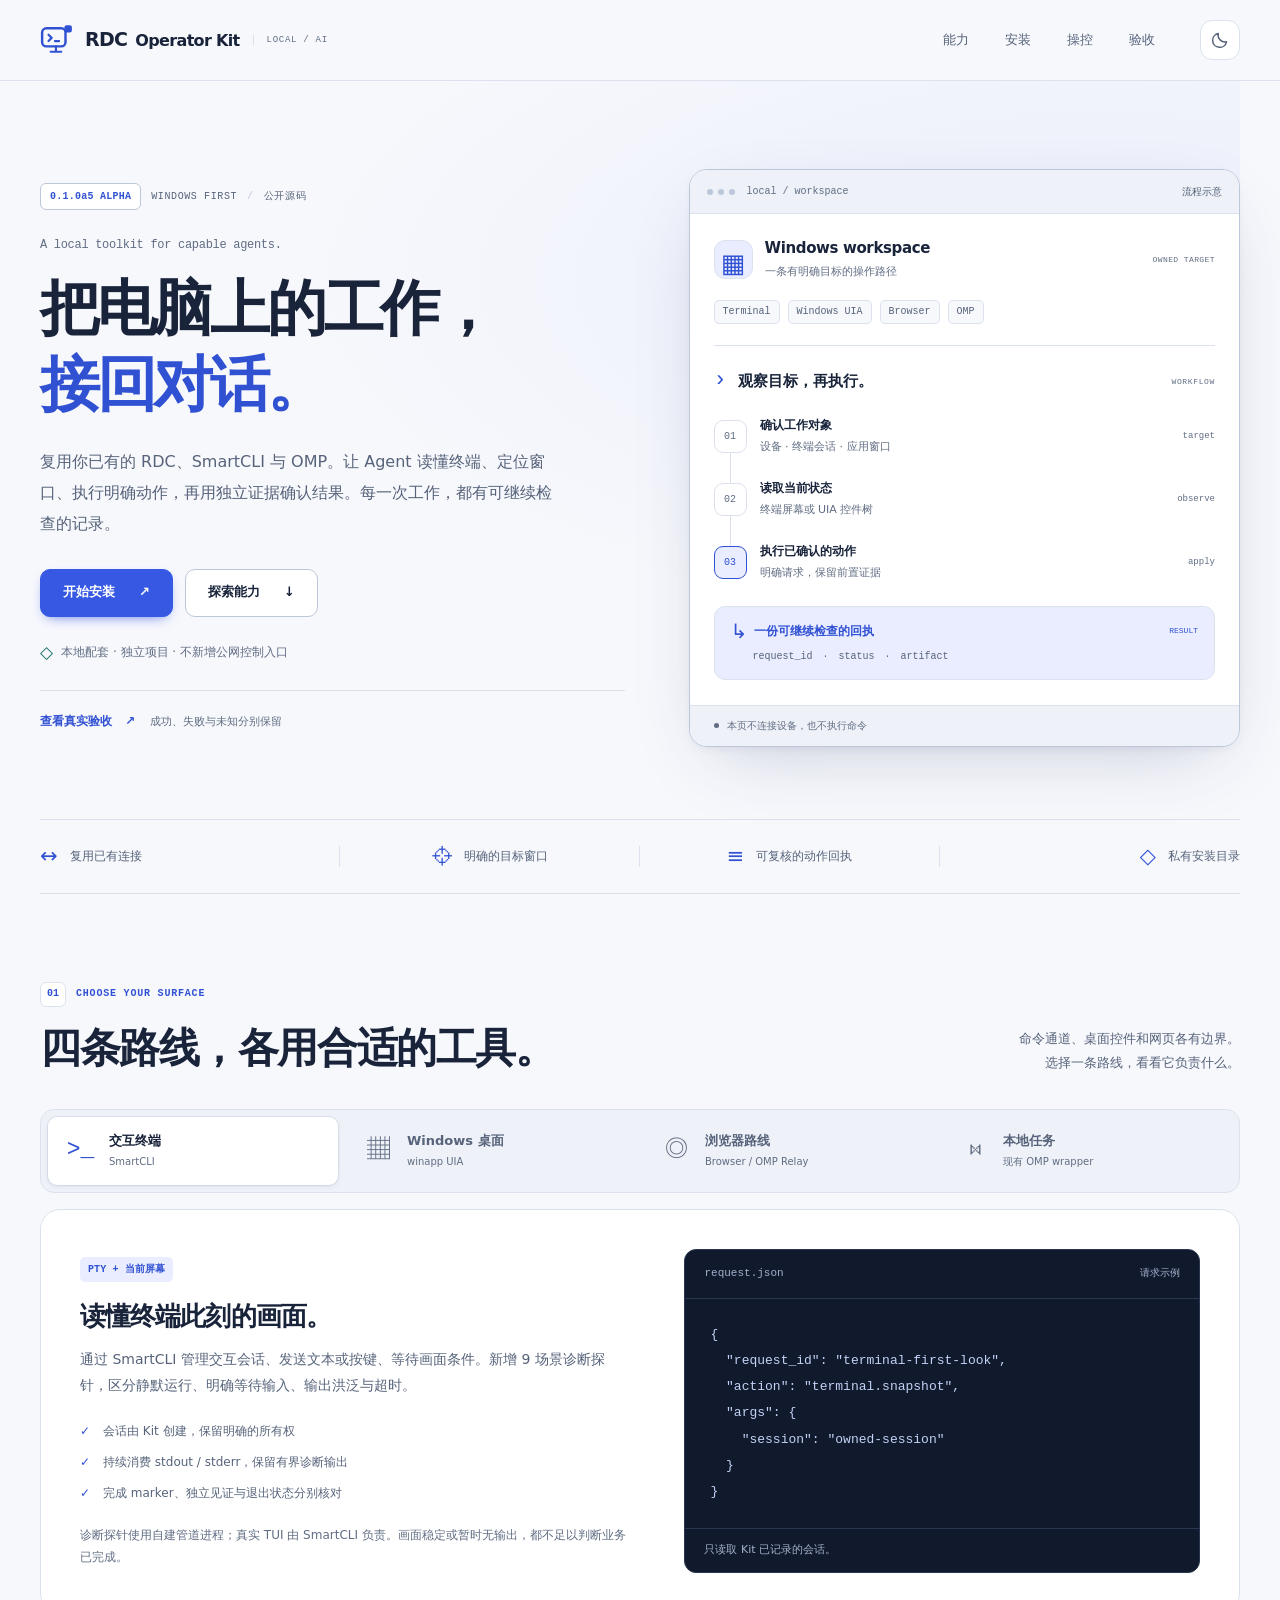
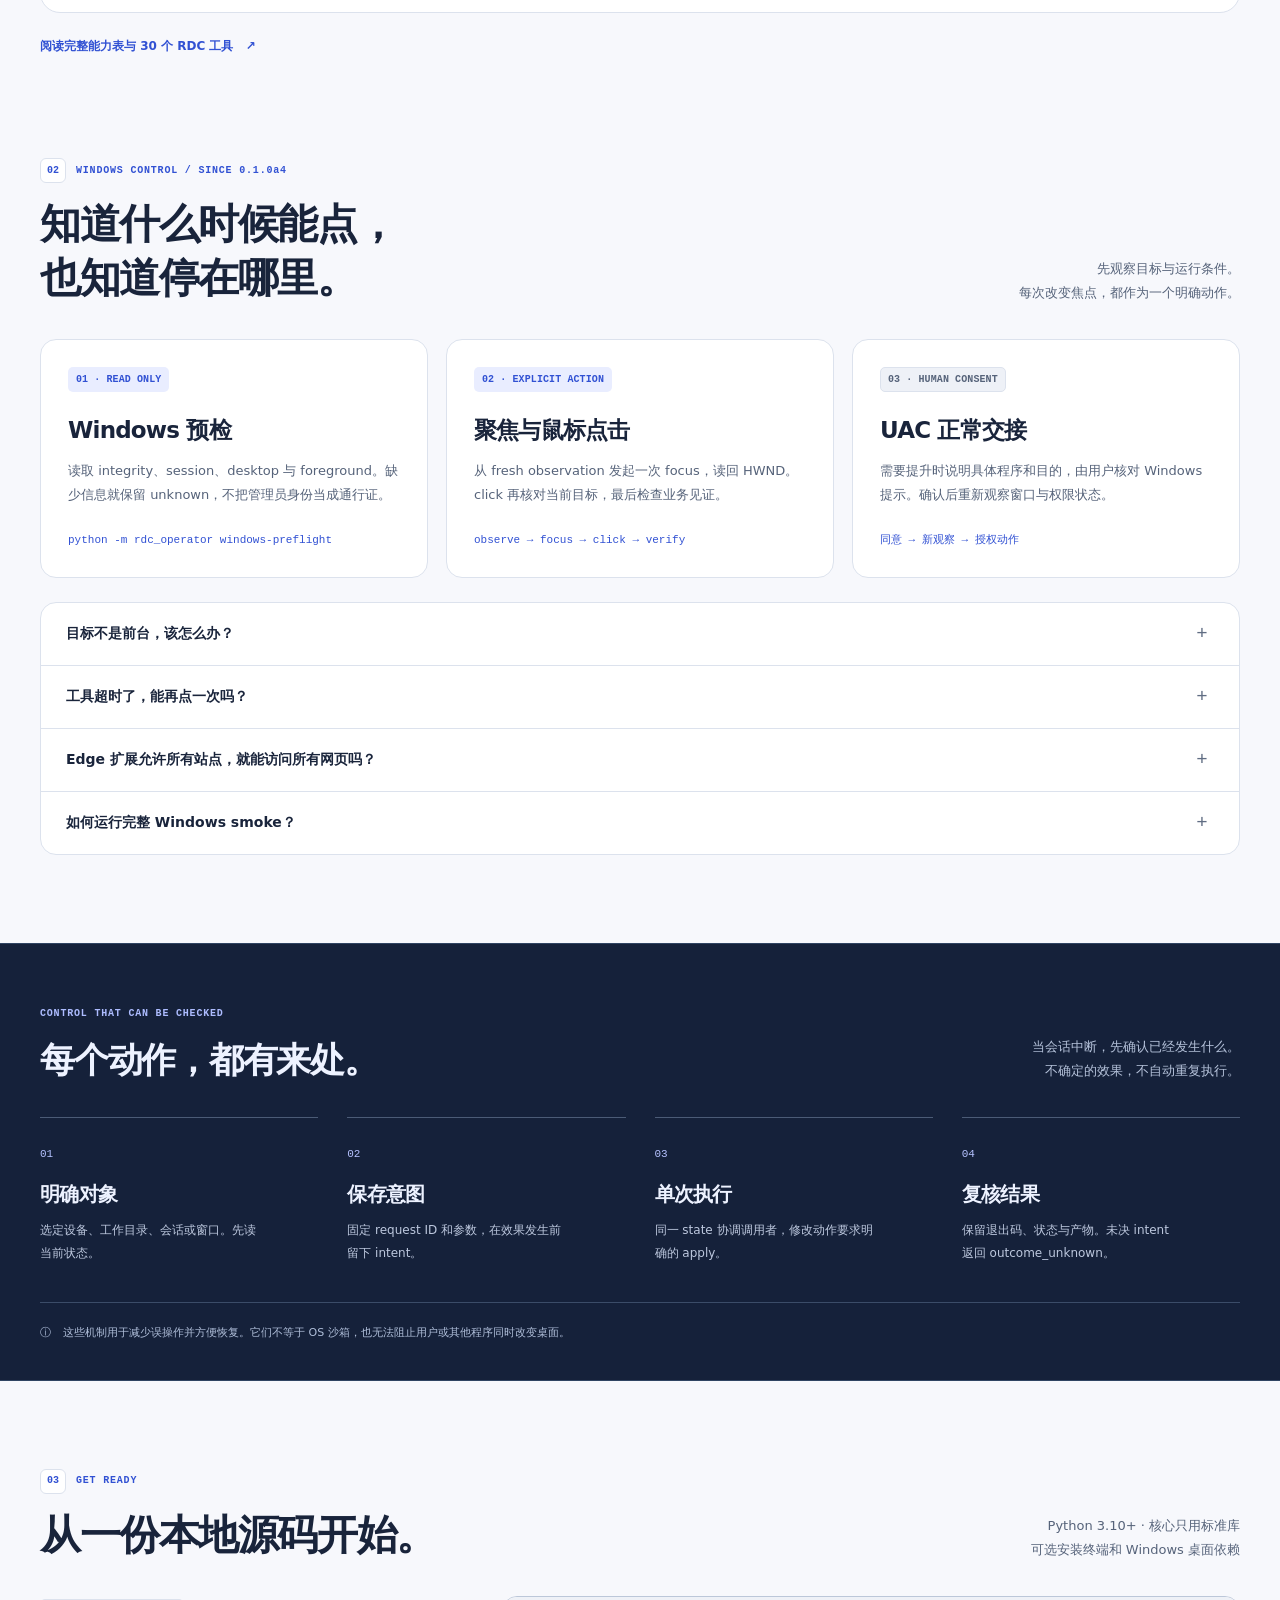
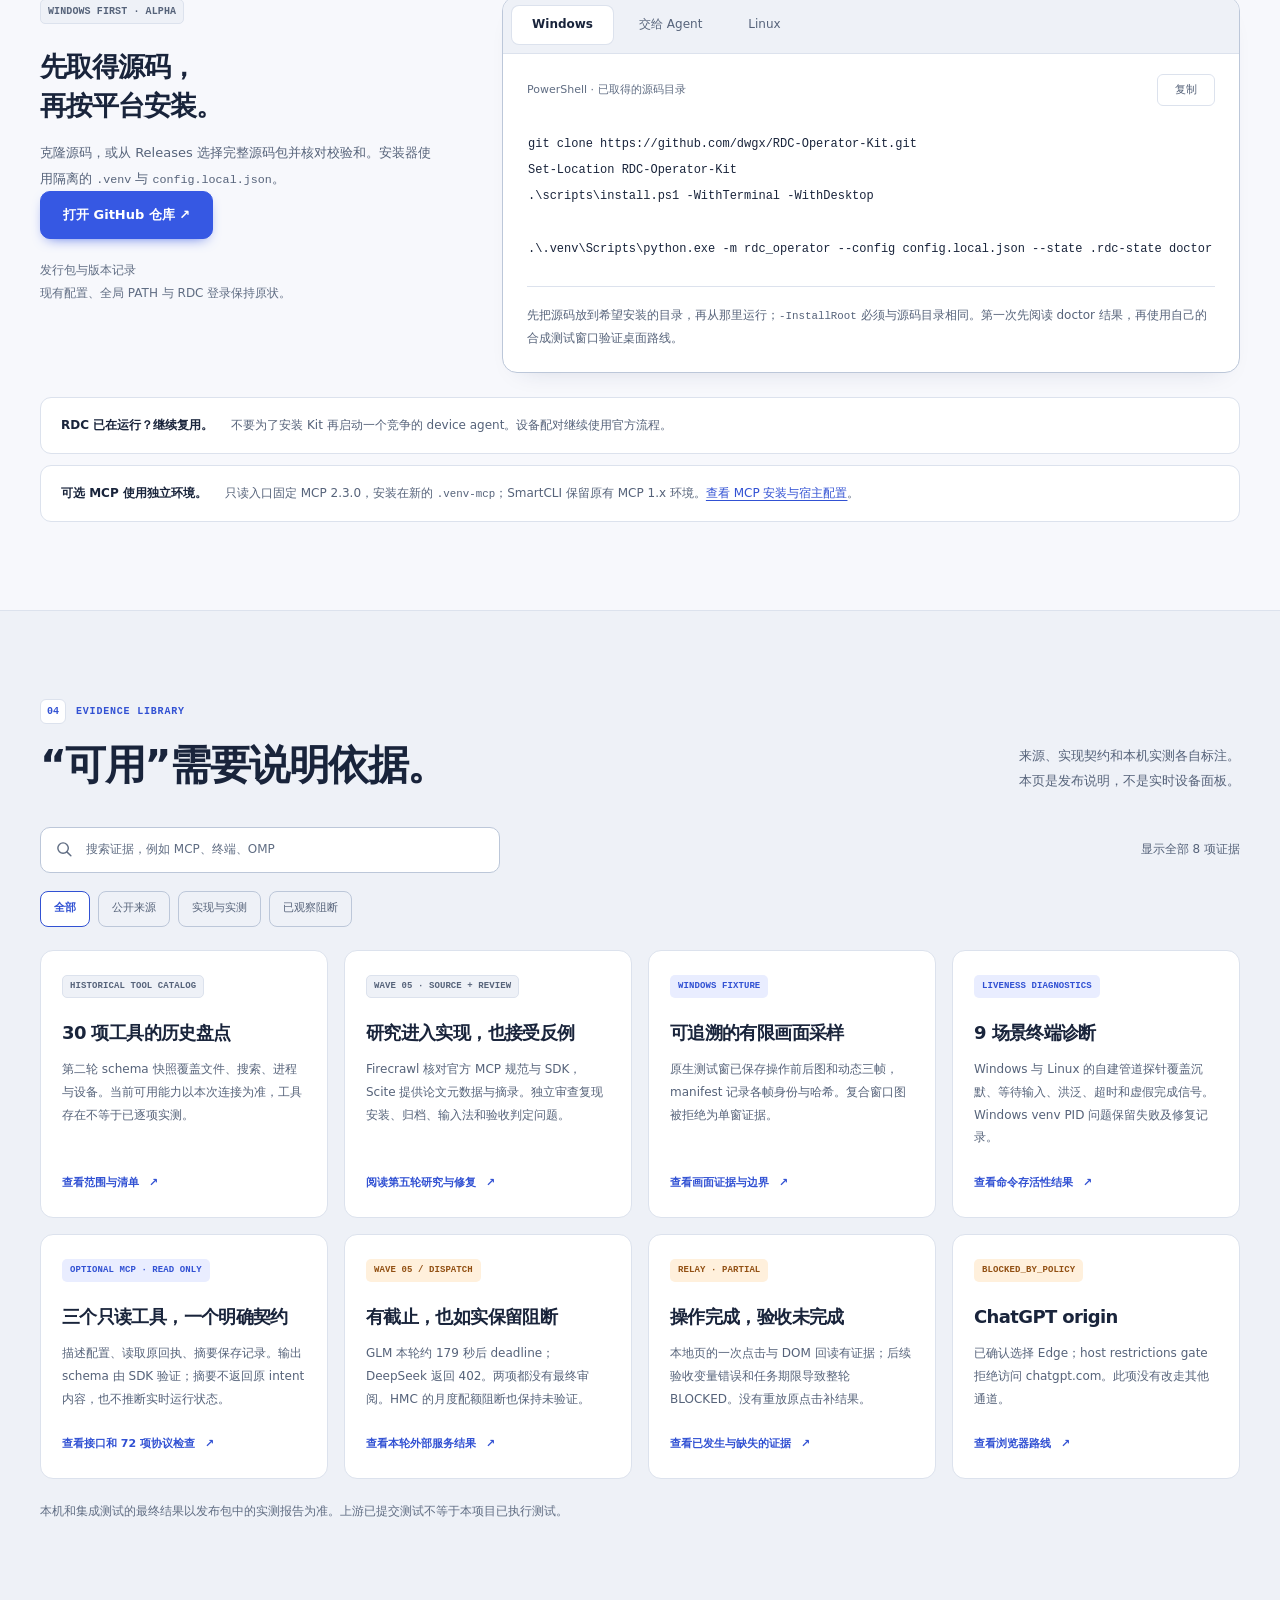
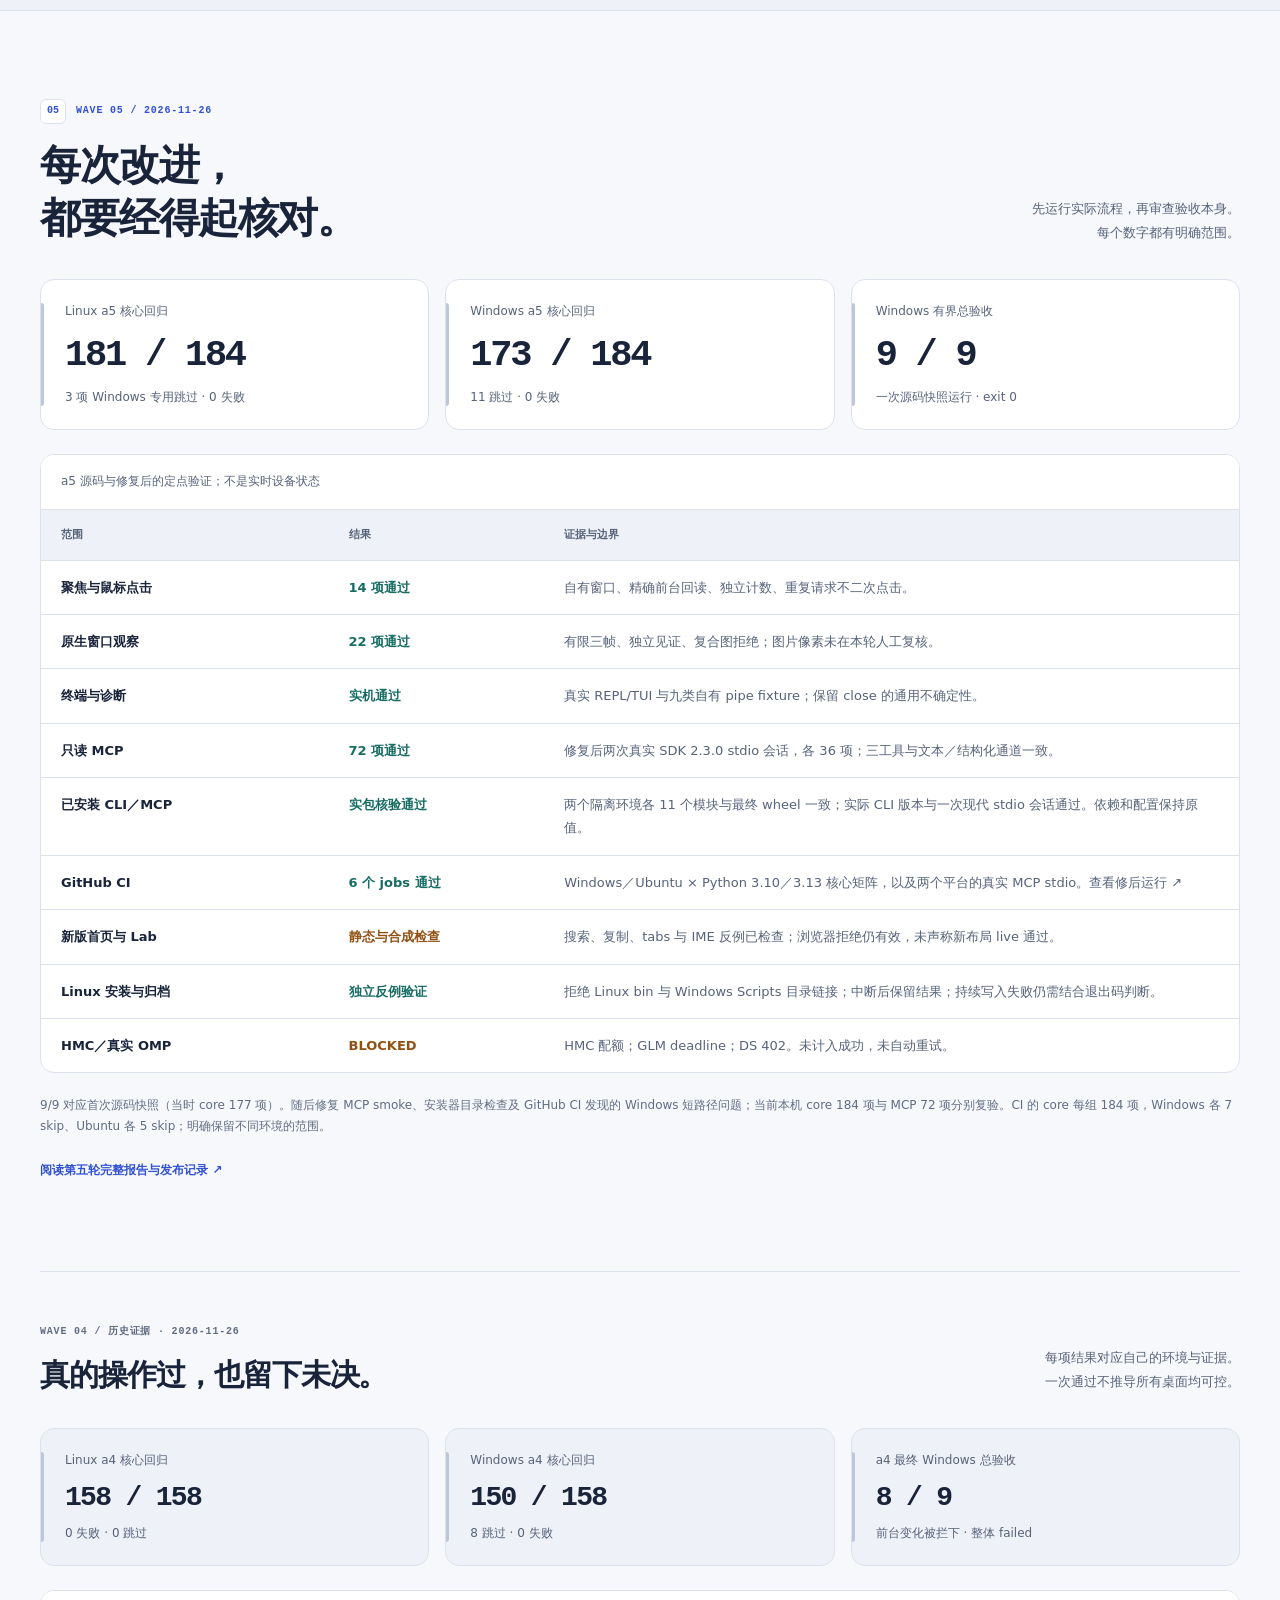
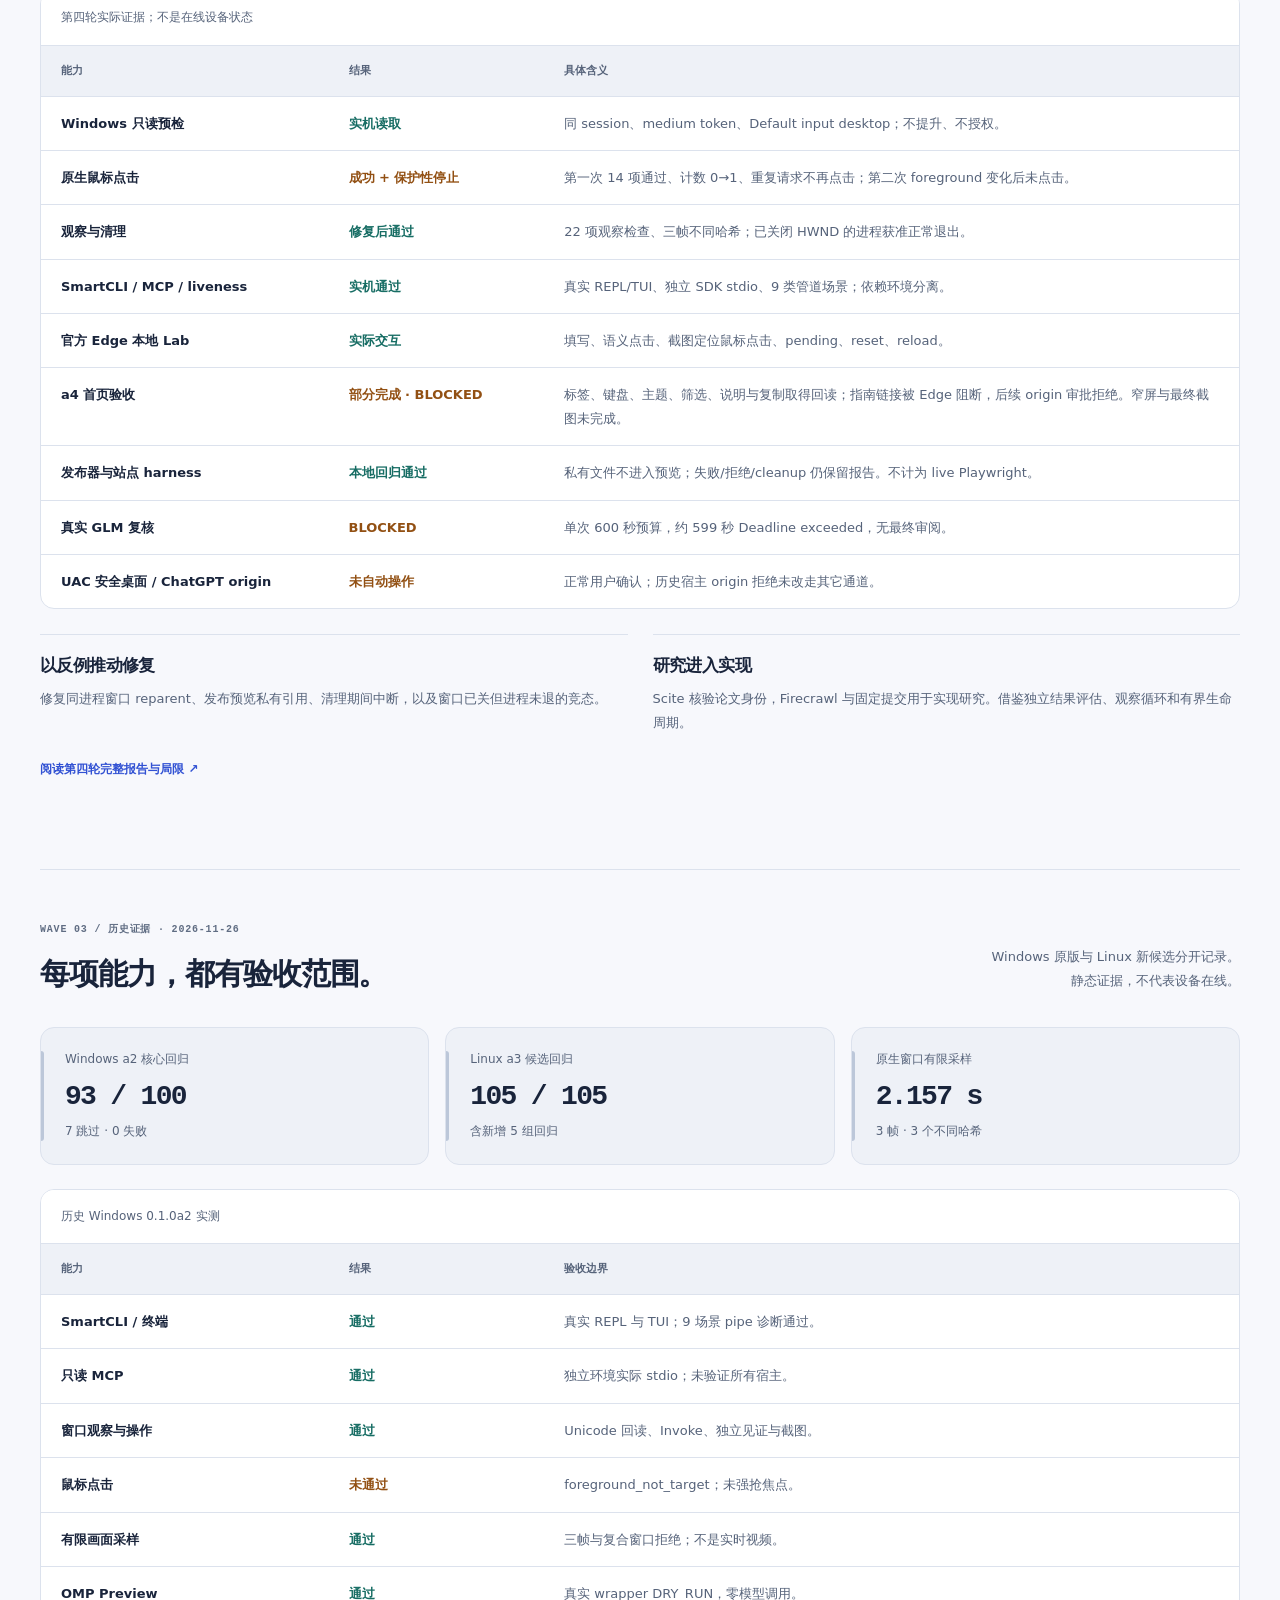
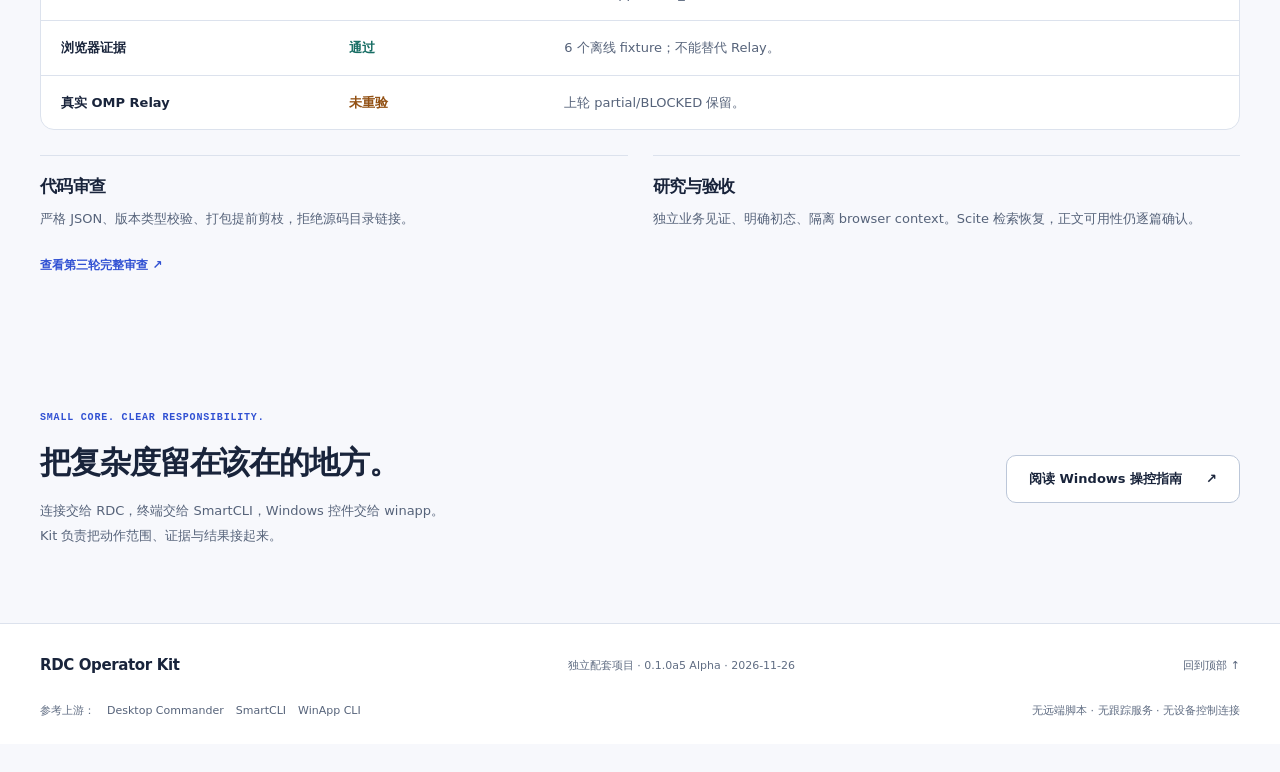
==== commit 27d367a9: "Document verified a5 installation and cross-platform CI evidence" ====
--- a/site/index.html
+++ b/site/index.html
@@ -238,17 +238,19 @@
 
     <section class="section container" id="validation" aria-labelledby="validation-current-title">
       <div class="section-heading"><div><p class="section-kicker"><span>05</span> WAVE 05 / 2026-11-26</p><h2 id="validation-current-title">每次改进，<br>都要经得起核对。</h2></div><p>先运行实际流程，再审查验收本身。<br>每个数字都有明确范围。</p></div>
-      <div class="qa-overview"><article><small>Linux a5 核心回归</small><strong>181 / 182</strong><span>1 项 Windows 专用跳过 · 0 失败</span></article><article><small>Windows a5 核心回归</small><strong>170 / 181</strong><span>11 跳过 · 0 失败</span></article><article><small>Windows 有界总验收</small><strong>9 / 9</strong><span>一次源码快照运行 · exit 0</span></article></div>
+      <div class="qa-overview"><article><small>Linux a5 核心回归</small><strong>181 / 184</strong><span>3 项 Windows 专用跳过 · 0 失败</span></article><article><small>Windows a5 核心回归</small><strong>173 / 184</strong><span>11 跳过 · 0 失败</span></article><article><small>Windows 有界总验收</small><strong>9 / 9</strong><span>一次源码快照运行 · exit 0</span></article></div>
       <div class="qa-table-wrap" role="region" tabindex="0" aria-label="第五轮验收表，可横向滚动"><table class="qa-table"><caption>a5 源码与修复后的定点验证；不是实时设备状态</caption><thead><tr><th>范围</th><th>结果</th><th>证据与边界</th></tr></thead><tbody>
       <tr><td>聚焦与鼠标点击</td><td class="qa-pass">14 项通过</td><td>自有窗口、精确前台回读、独立计数、重复请求不二次点击。</td></tr>
       <tr><td>原生窗口观察</td><td class="qa-pass">22 项通过</td><td>有限三帧、独立见证、复合图拒绝；图片像素未在本轮人工复核。</td></tr>
       <tr><td>终端与诊断</td><td class="qa-pass">实机通过</td><td>真实 REPL/TUI 与九类自有 pipe fixture；保留 close 的通用不确定性。</td></tr>
       <tr><td>只读 MCP</td><td class="qa-pass">72 项通过</td><td>修复后两次真实 SDK 2.3.0 stdio 会话，各 36 项；三工具与文本／结构化通道一致。</td></tr>
+      <tr><td>已安装 CLI／MCP</td><td class="qa-pass">实包核验通过</td><td>两个隔离环境各 11 个模块与最终 wheel 一致；实际 CLI 版本与一次现代 stdio 会话通过。依赖和配置保持原值。</td></tr>
+      <tr><td>GitHub CI</td><td class="qa-pass">6 个 jobs 通过</td><td>Windows／Ubuntu × Python 3.10／3.13 核心矩阵，以及两个平台的真实 MCP stdio。<a href="https://github.com/dwgx/RDC-Operator-Kit/actions/runs/45780615916">查看修后运行 ↗</a></td></tr>
       <tr><td>新版首页与 Lab</td><td class="qa-partial">静态与合成检查</td><td>搜索、复制、tabs 与 IME 反例已检查；浏览器拒绝仍有效，未声称新布局 live 通过。</td></tr>
       <tr><td>Linux 安装与归档</td><td class="qa-pass">独立反例验证</td><td>拒绝 Linux bin 与 Windows Scripts 目录链接；中断后保留结果；持续写入失败仍需结合退出码判断。</td></tr>
       <tr><td>HMC／真实 OMP</td><td class="qa-partial">BLOCKED</td><td>HMC 配额；GLM deadline；DS 402。未计入成功，未自动重试。</td></tr>
       </tbody></table></div>
-      <p class="evidence-footer">9/9 对应首次冻结快照（当时 core 177 项）。随后仅 MCP smoke 与四条回归变更；Windows core 181 项与 MCP 72 项单独复验，后加 Windows junction 一项独立通过、Linux 全套 182 项运行，没有把不同 run 拼成一次全功能验收。</p>
+      <p class="evidence-footer">9/9 对应首次源码快照（当时 core 177 项）。随后修复 MCP smoke、安装器目录检查及 GitHub CI 发现的 Windows 短路径问题；当前本机 core 184 项与 MCP 72 项分别复验。CI 的 core 每组 184 项，Windows 各 7 skip、Ubuntu 各 5 skip；明确保留不同环境的范围。</p>
       <a class="text-link" href="./docs/REVIEW-WAVE5.zh-CN.md">阅读第五轮完整报告与发布记录 ↗</a>
     </section>
 
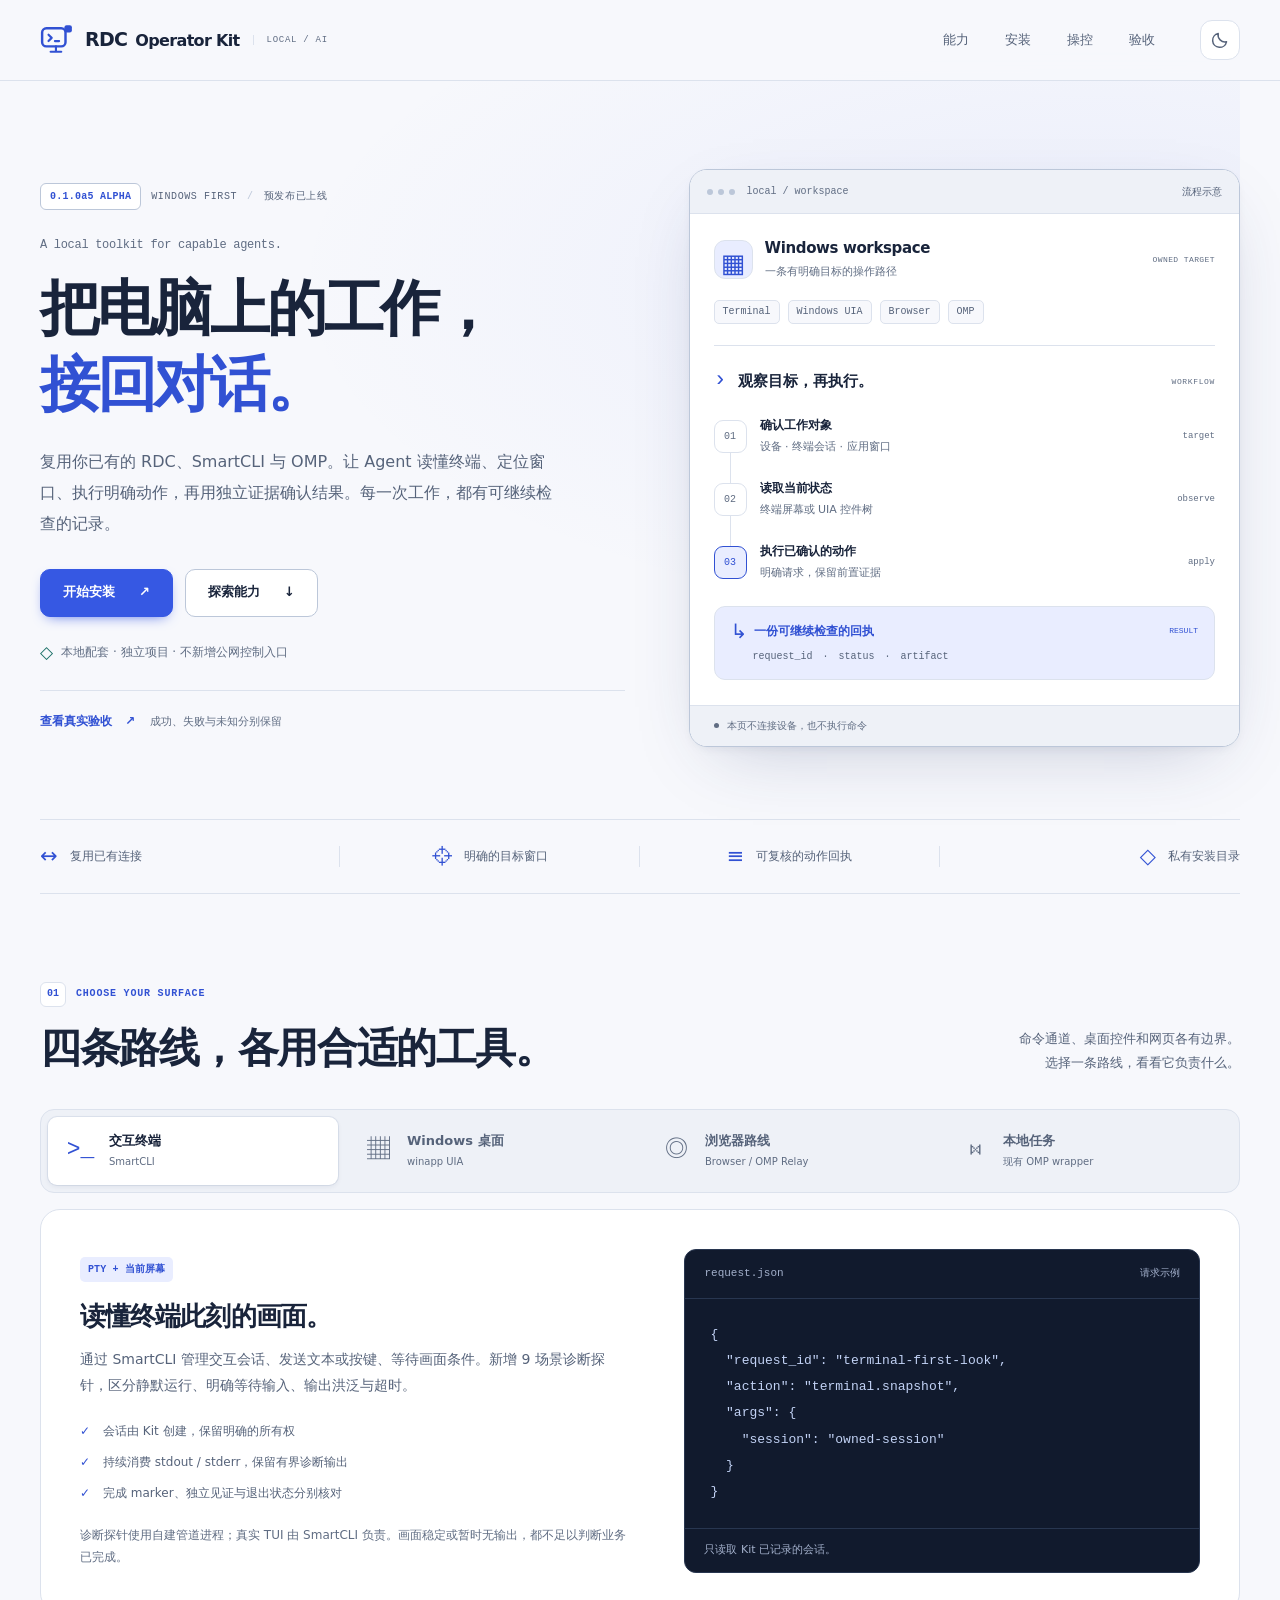
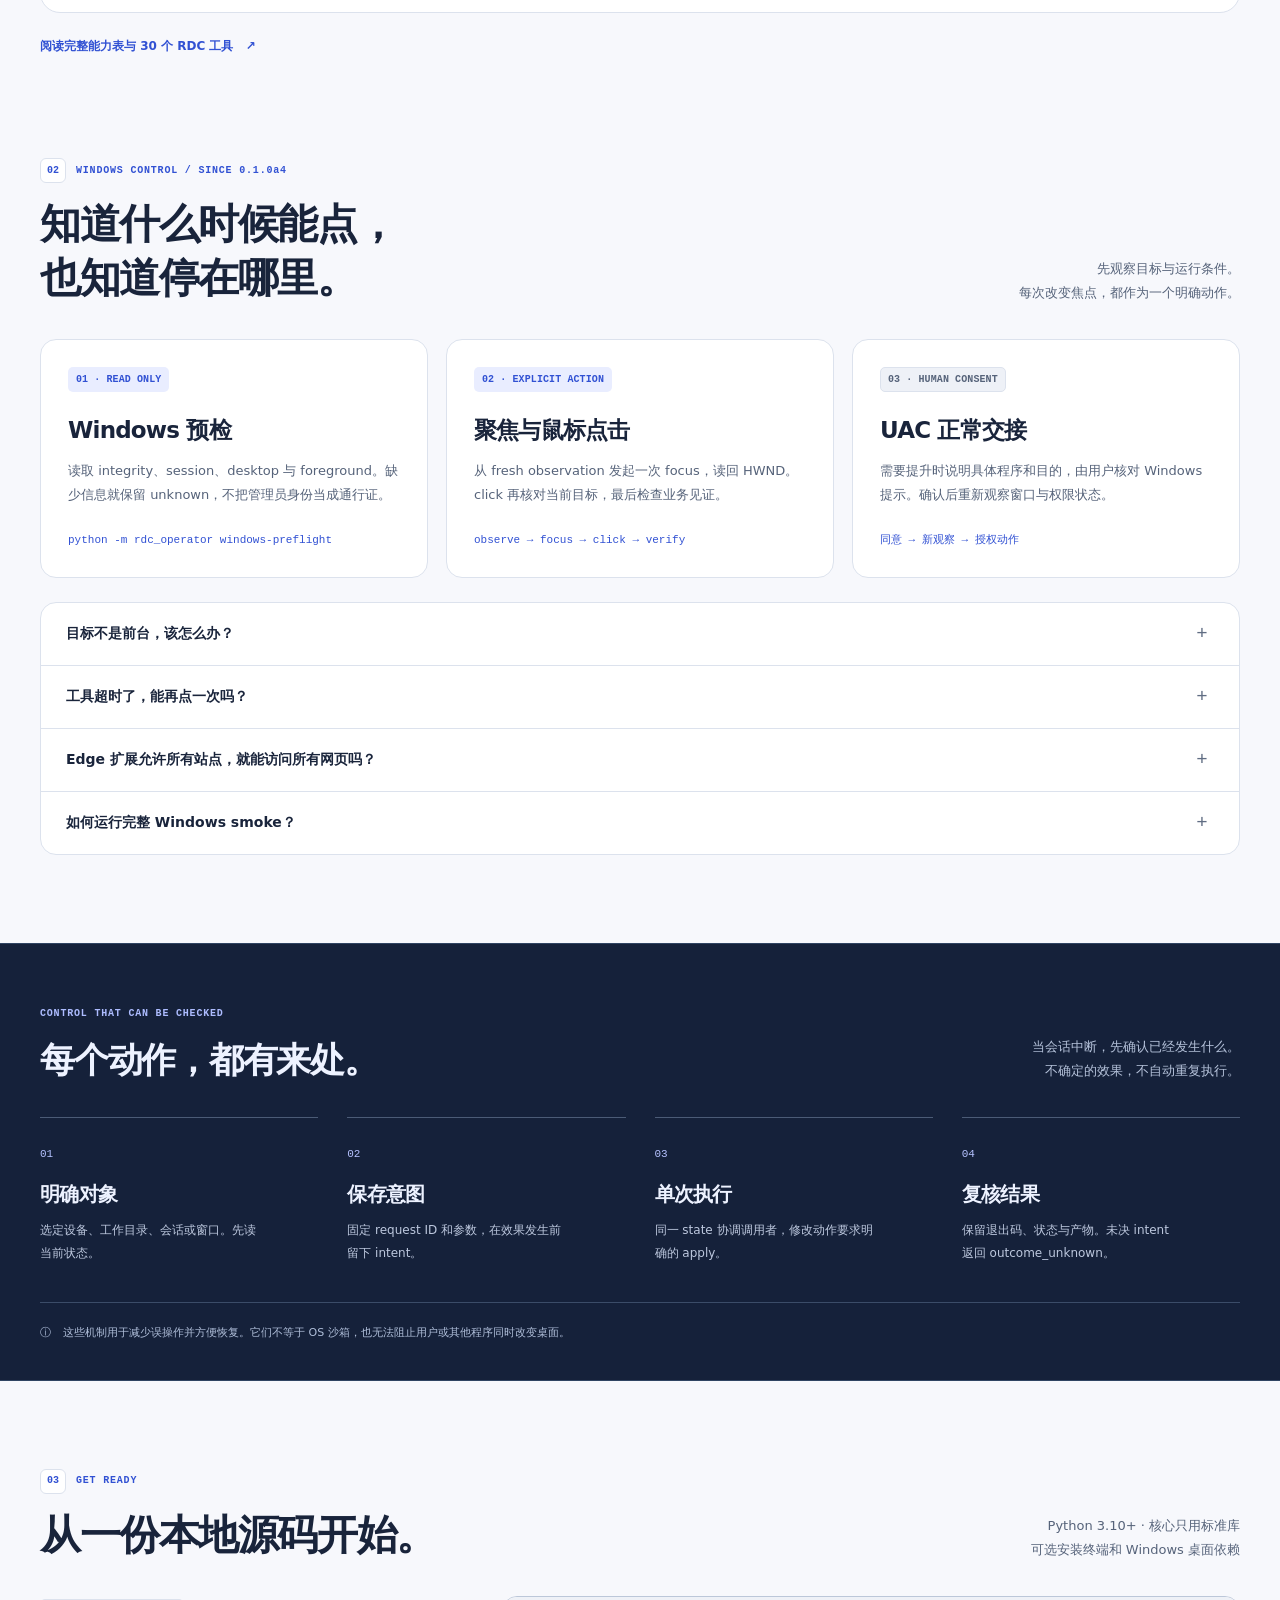
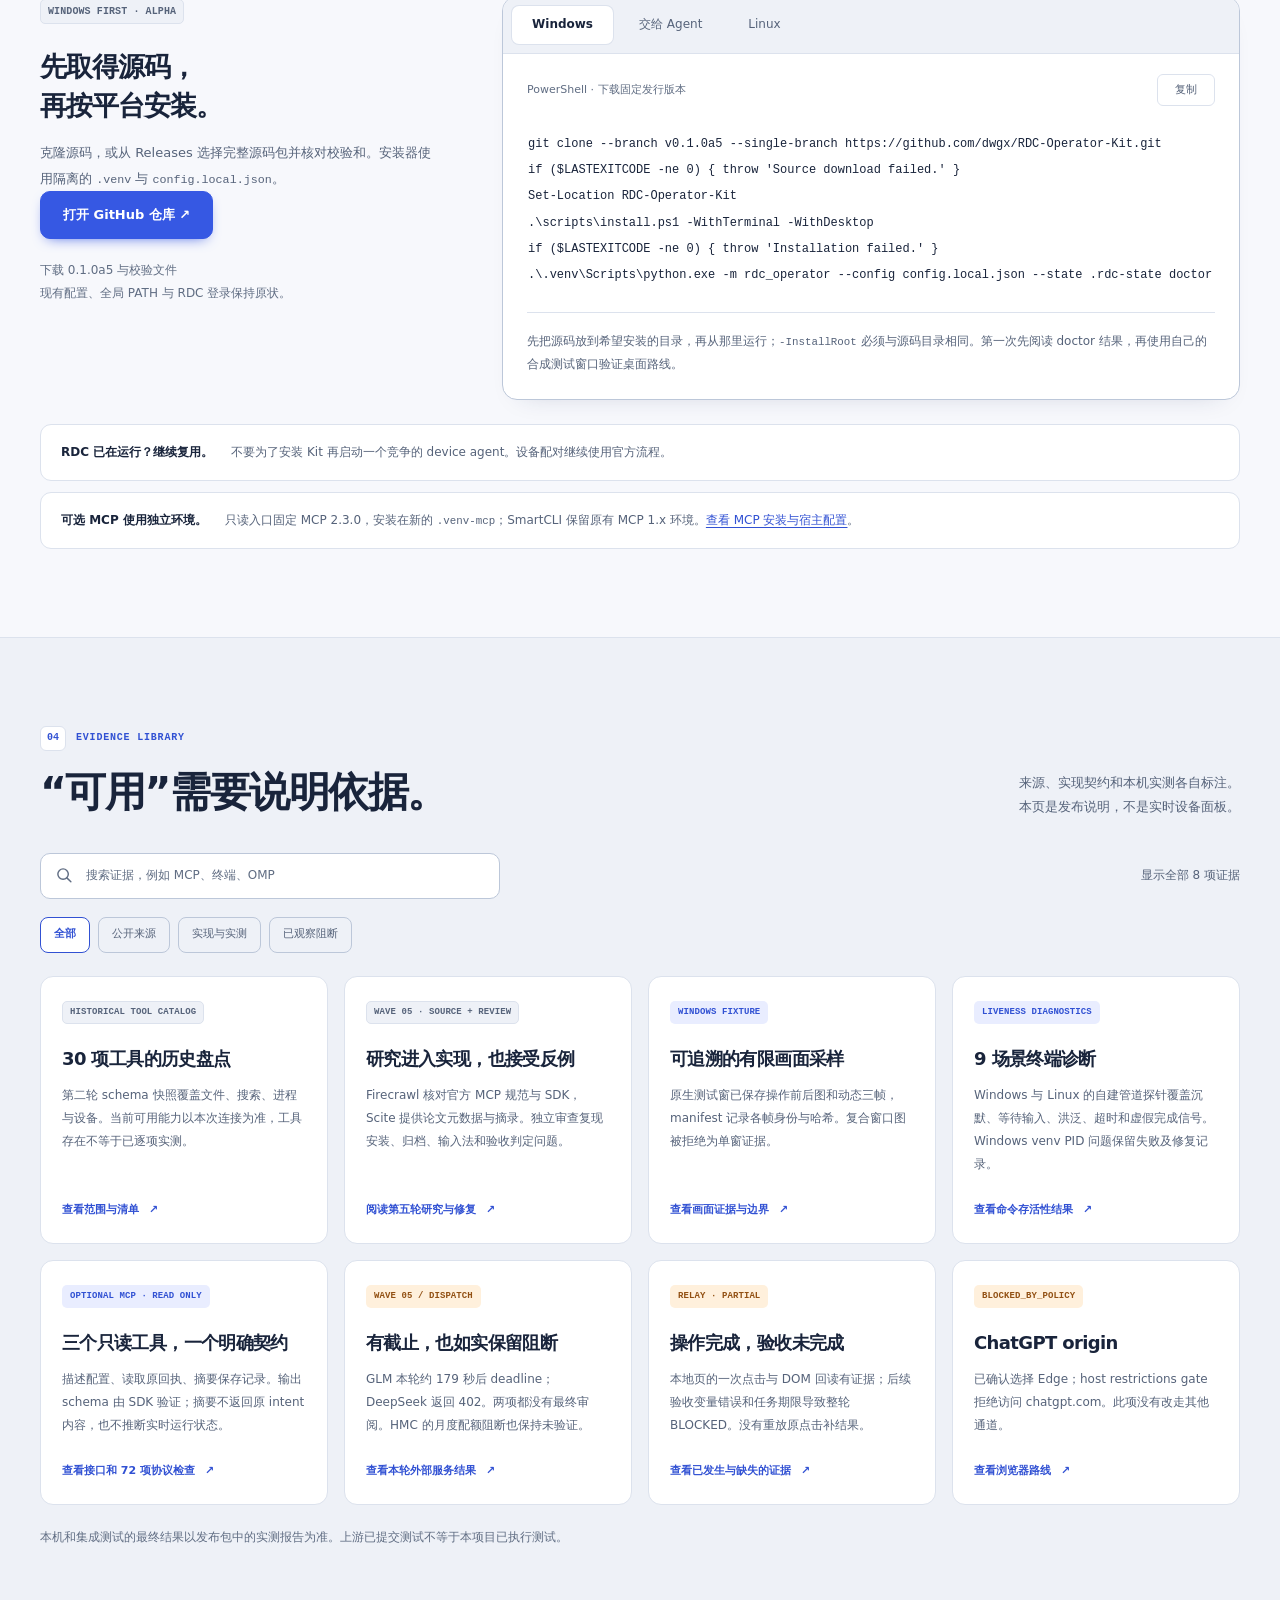
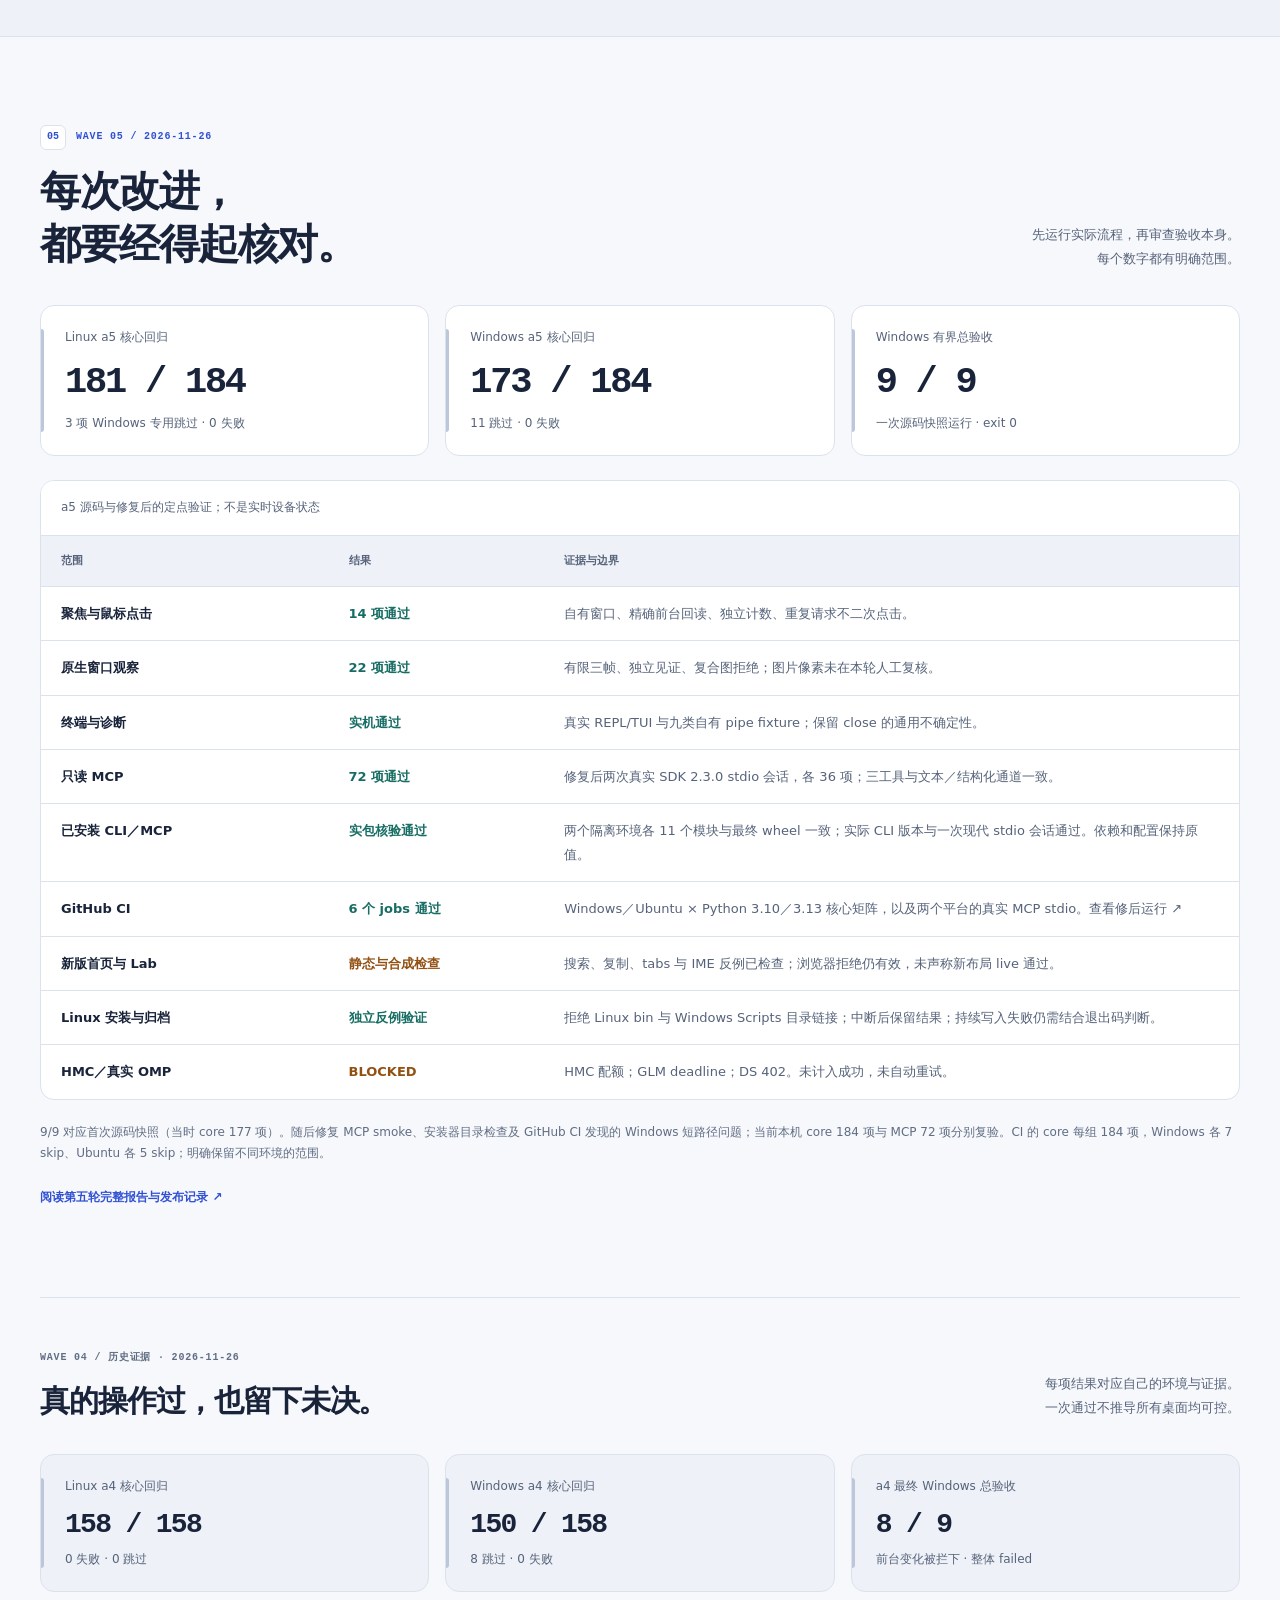
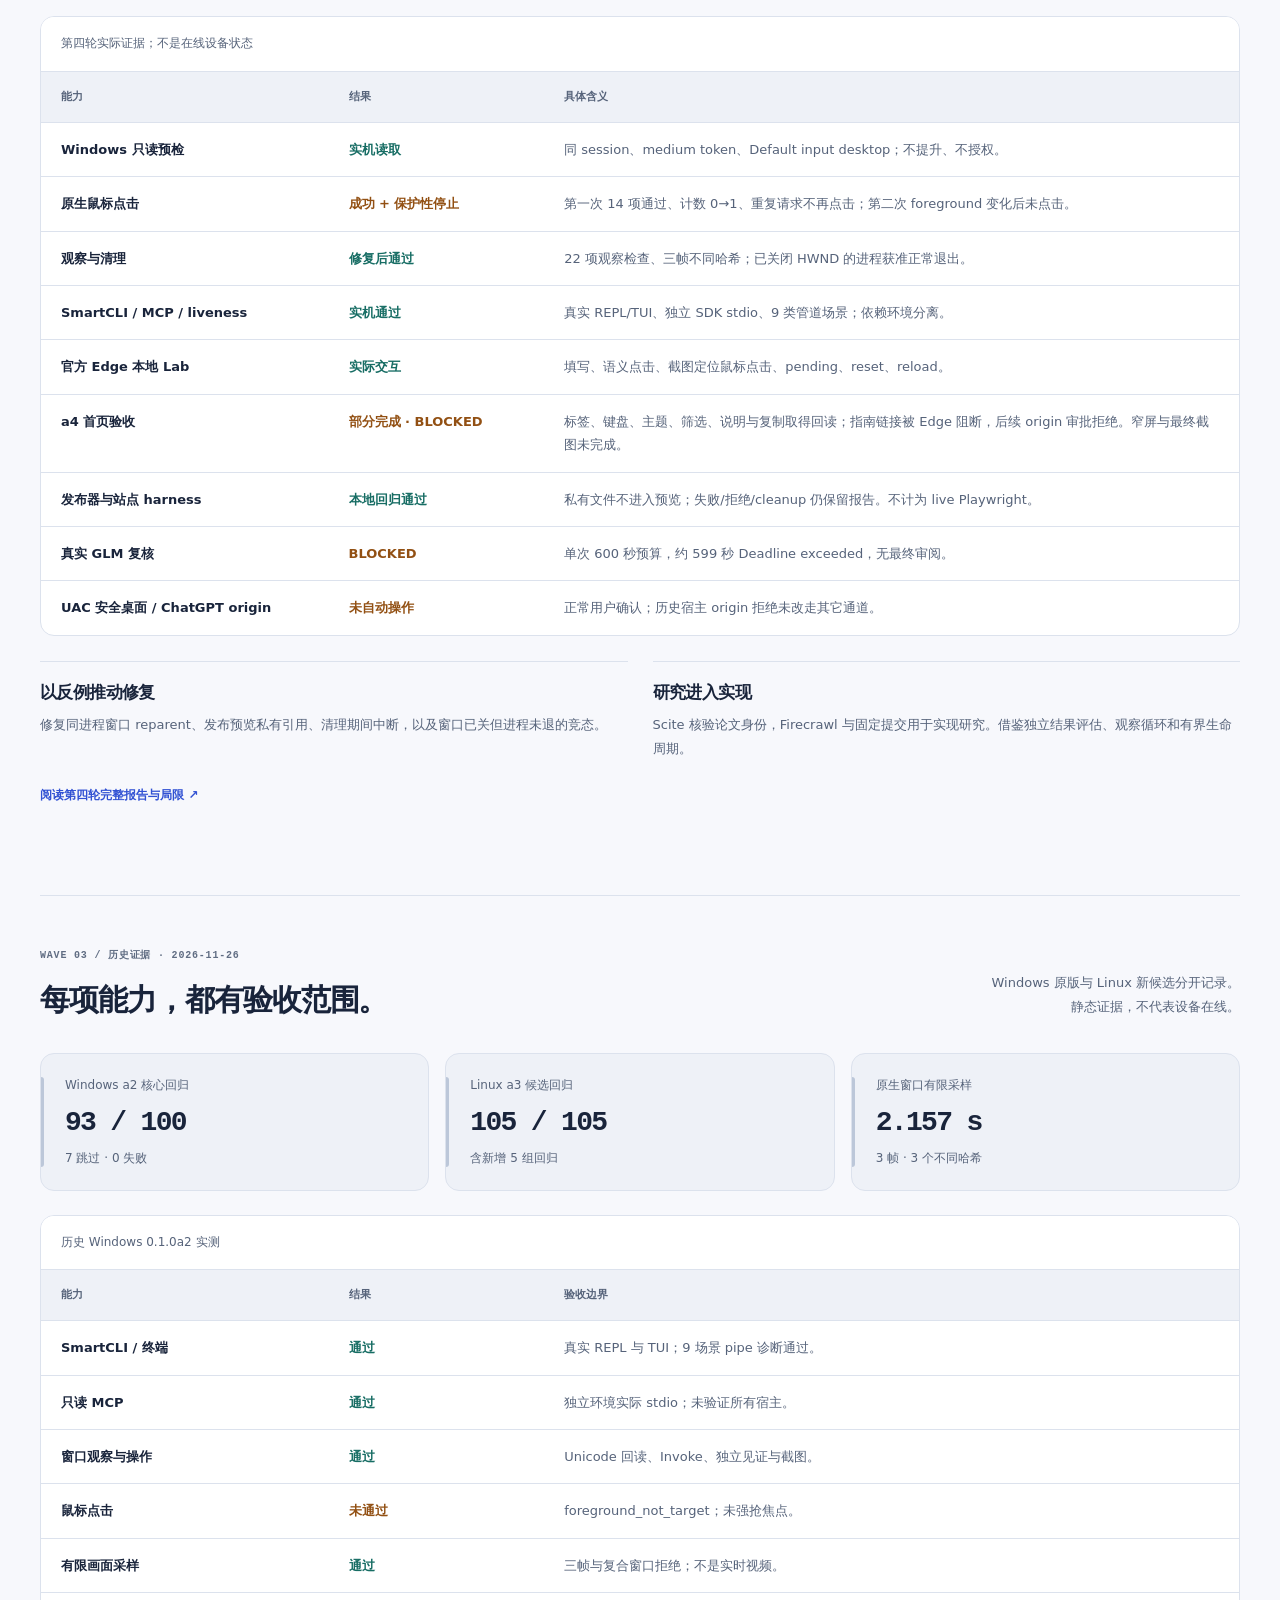
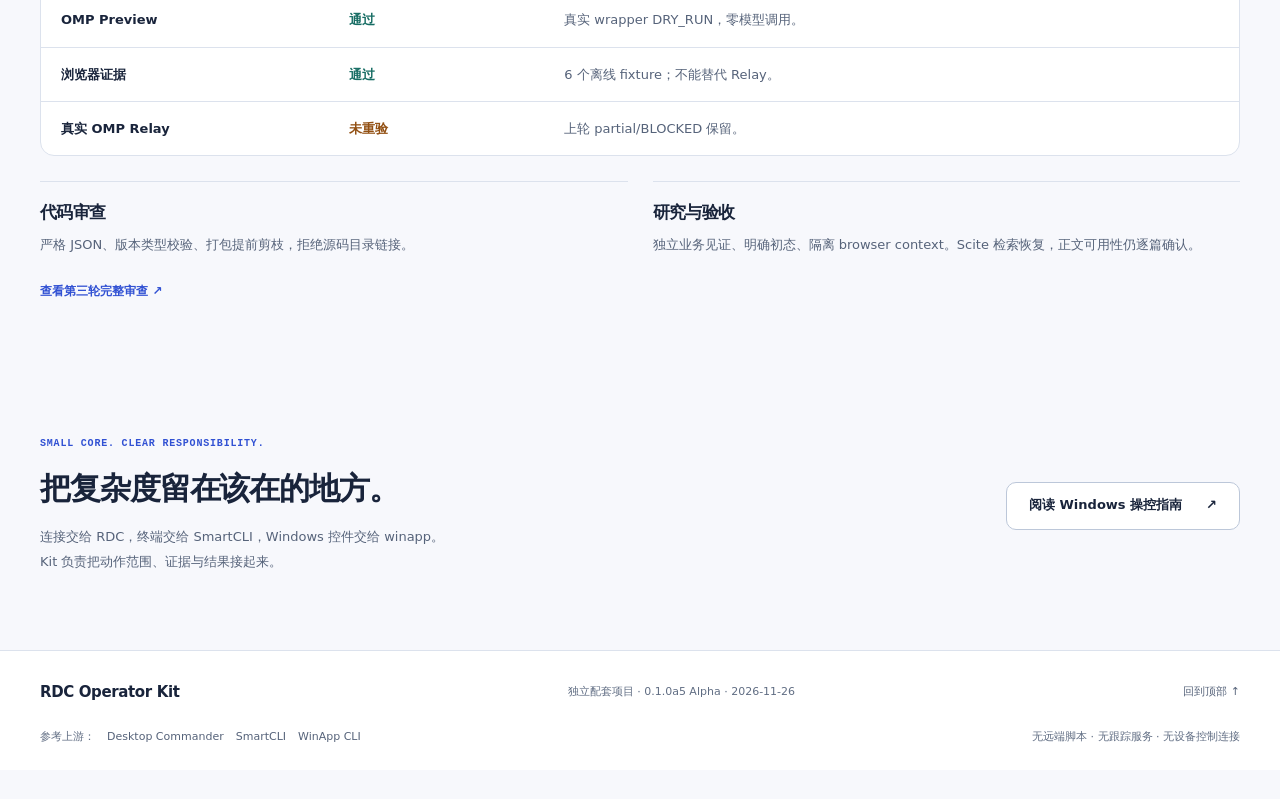
==== commit 54131f00: "Record published a5 release, verified downloads and live Pages deployment" ====
--- a/site/index.html
+++ b/site/index.html
@@ -34,7 +34,7 @@
   <main id="main">
     <section class="hero container" aria-labelledby="hero-title">
       <div class="hero-copy">
-        <div class="eyebrow"><span class="release-pill">0.1.0a5 ALPHA</span><span>WINDOWS FIRST</span><span class="eyebrow-separator" aria-hidden="true">/</span><span>公开源码</span></div>
+        <div class="eyebrow"><span class="release-pill">0.1.0a5 ALPHA</span><span>WINDOWS FIRST</span><span class="eyebrow-separator" aria-hidden="true">/</span><span>预发布已上线</span></div>
         <p class="hero-overline">A local toolkit for capable agents.</p>
         <h1 id="hero-title">把电脑上的工作，<br><span>接回对话。</span></h1>
         <p class="hero-description">复用你已有的 RDC、SmartCLI 与 OMP。让 Agent 读懂终端、定位窗口、执行明确动作，再用独立证据确认结果。每一次工作，都有可继续检查的记录。</p>
@@ -163,7 +163,7 @@
     <section class="section container" id="install">
       <div class="section-heading"><div><p class="section-kicker"><span>03</span> GET READY</p><h2>从一份本地源码开始。</h2></div><p>Python 3.10+ · 核心只用标准库<br>可选安装终端和 Windows 桌面依赖</p></div>
       <div class="install-layout">
-        <div class="install-aside"><span class="badge neutral">WINDOWS FIRST · ALPHA</span><h3>先取得源码，<br>再按平台安装。</h3><p>克隆源码，或从 Releases 选择完整源码包并核对校验和。安装器使用隔离的 <code>.venv</code> 与 <code>config.local.json</code>。</p><a class="button primary" href="https://github.com/dwgx/RDC-Operator-Kit">打开 GitHub 仓库 ↗</a><p class="scope-note"><a href="https://github.com/dwgx/RDC-Operator-Kit/releases">发行包与版本记录</a><br>现有配置、全局 PATH 与 RDC 登录保持原状。</p></div>
+        <div class="install-aside"><span class="badge neutral">WINDOWS FIRST · ALPHA</span><h3>先取得源码，<br>再按平台安装。</h3><p>克隆源码，或从 Releases 选择完整源码包并核对校验和。安装器使用隔离的 <code>.venv</code> 与 <code>config.local.json</code>。</p><a class="button primary" href="https://github.com/dwgx/RDC-Operator-Kit">打开 GitHub 仓库 ↗</a><p class="scope-note"><a href="https://github.com/dwgx/RDC-Operator-Kit/releases/tag/v0.1.0a5">下载 0.1.0a5 与校验文件</a><br>现有配置、全局 PATH 与 RDC 登录保持原状。</p></div>
         <div class="install-main">
           <div class="install-tabs tabs" role="tablist" aria-label="安装方式">
             <button id="tab-windows" role="tab" aria-selected="true" aria-controls="panel-windows" data-tab="windows" tabindex="0">Windows</button>
@@ -171,18 +171,19 @@
             <button id="tab-linux" role="tab" aria-selected="false" aria-controls="panel-linux" data-tab="linux" tabindex="-1">Linux</button>
           </div>
           <div class="install-panel" id="panel-windows" role="tabpanel" aria-labelledby="tab-windows" tabindex="0">
-            <div class="install-code-top"><span>PowerShell · 已取得的源码目录</span><button class="copy-button" type="button" data-copy="code-windows">复制</button></div>
-            <pre><code id="code-windows">git clone https://github.com/dwgx/RDC-Operator-Kit.git
+            <div class="install-code-top"><span>PowerShell · 下载固定发行版本</span><button class="copy-button" type="button" data-copy="code-windows">复制</button></div>
+            <pre><code id="code-windows">git clone --branch v0.1.0a5 --single-branch https://github.com/dwgx/RDC-Operator-Kit.git
+if ($LASTEXITCODE -ne 0) { throw 'Source download failed.' }
 Set-Location RDC-Operator-Kit
 .\scripts\install.ps1 -WithTerminal -WithDesktop
-
+if ($LASTEXITCODE -ne 0) { throw 'Installation failed.' }
 .\.venv\Scripts\python.exe -m rdc_operator --config config.local.json --state .rdc-state doctor</code></pre>
             <p>先把源码放到希望安装的目录，再从那里运行；<code>-InstallRoot</code> 必须与源码目录相同。第一次先阅读 doctor 结果，再使用自己的合成测试窗口验证桌面路线。</p>
           </div>
           <div class="install-panel" id="panel-agent" role="tabpanel" aria-labelledby="tab-agent" tabindex="0" hidden>
             <div class="install-code-top"><span>可复制的接手说明</span><button class="copy-button" type="button" data-copy="code-agent">复制</button></div>
             <pre><code id="code-agent">读取 https://github.com/dwgx/RDC-Operator-Kit 的 README 和 Skill。
-选择 0.1.0a5 或后续已核验版本，保留版本与摘要。
+检出已发布 v0.1.0a5，核对该 Release 的发布记录与校验文件。
 确认本机平台、依赖、目标目录与现有 RDC 路线。
 按安装文档准备隔离环境，然后运行 doctor。
 运行 windows-preflight，再用有界 Windows smoke 验证。
@@ -194,10 +195,9 @@
           </div>
           <div class="install-panel" id="panel-linux" role="tabpanel" aria-labelledby="tab-linux" tabindex="0" hidden>
             <div class="install-code-top"><span>Shell · 核心与终端路线</span><button class="copy-button" type="button" data-copy="code-linux">复制</button></div>
-            <pre><code id="code-linux">git clone https://github.com/dwgx/RDC-Operator-Kit.git
-cd RDC-Operator-Kit
-bash scripts/install.sh --with-terminal
-
+            <pre><code id="code-linux">git clone --branch v0.1.0a5 --single-branch https://github.com/dwgx/RDC-Operator-Kit.git &amp;&amp;
+cd RDC-Operator-Kit &amp;&amp;
+bash scripts/install.sh --with-terminal &amp;&amp;
 .venv/bin/python -m rdc_operator --config config.local.json --state .rdc-state doctor</code></pre>
             <p>Linux 提供核心与可选终端安装路线。Windows 的 winapp 桌面适配器不在 Linux 支持范围；平台可安装与任务已验收分开记录。</p>
           </div>
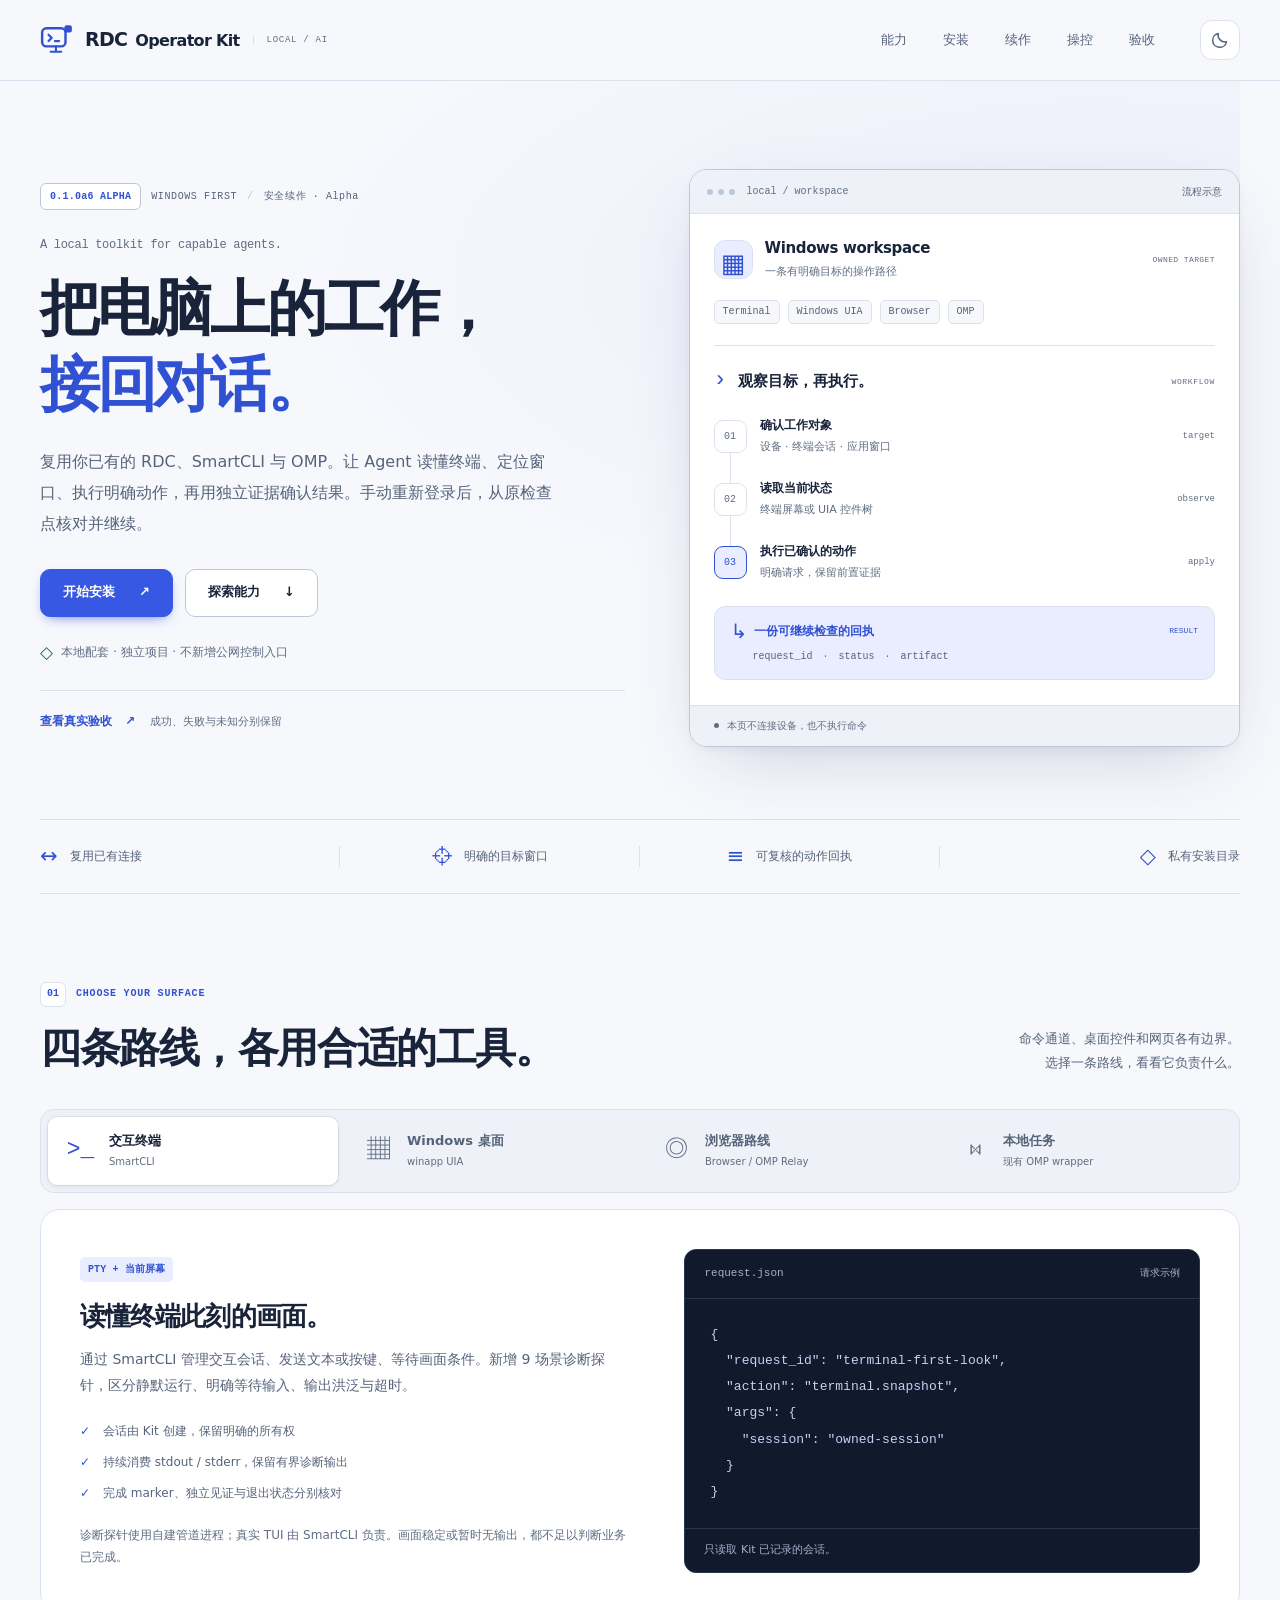
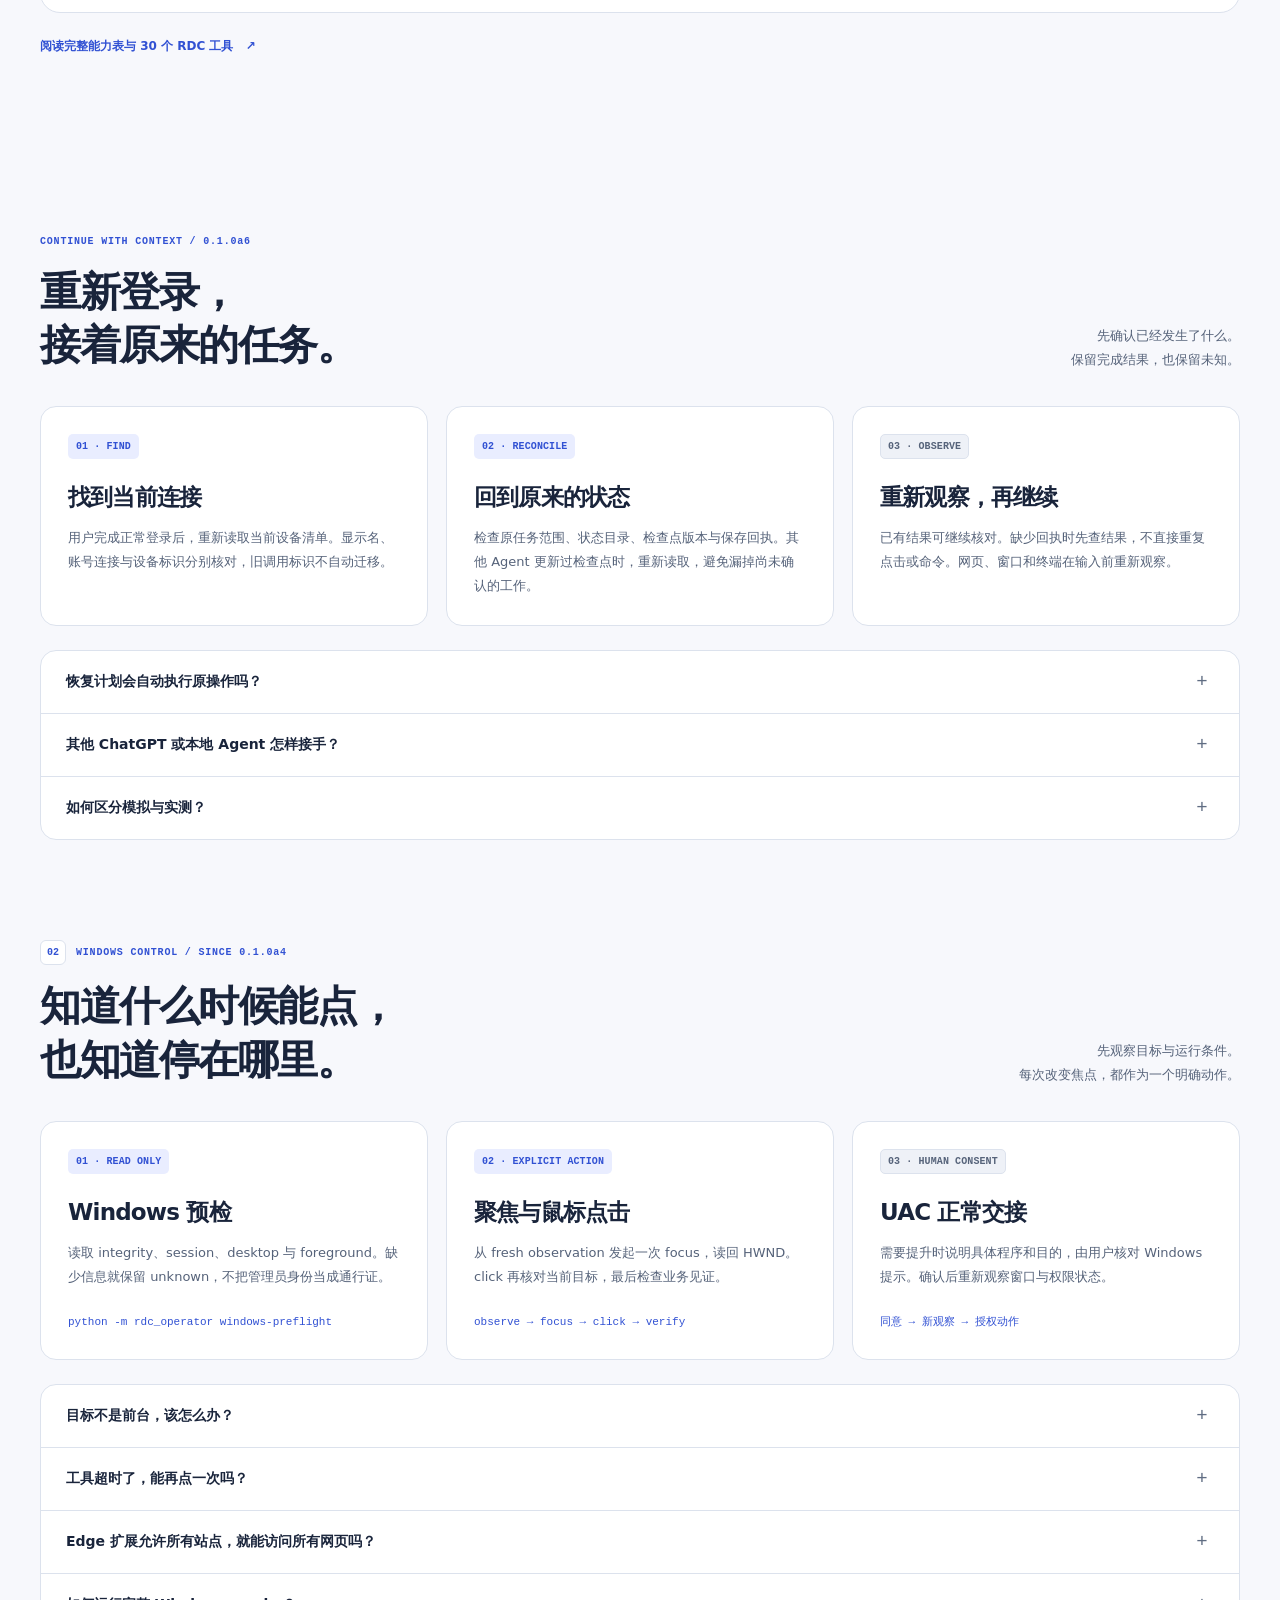
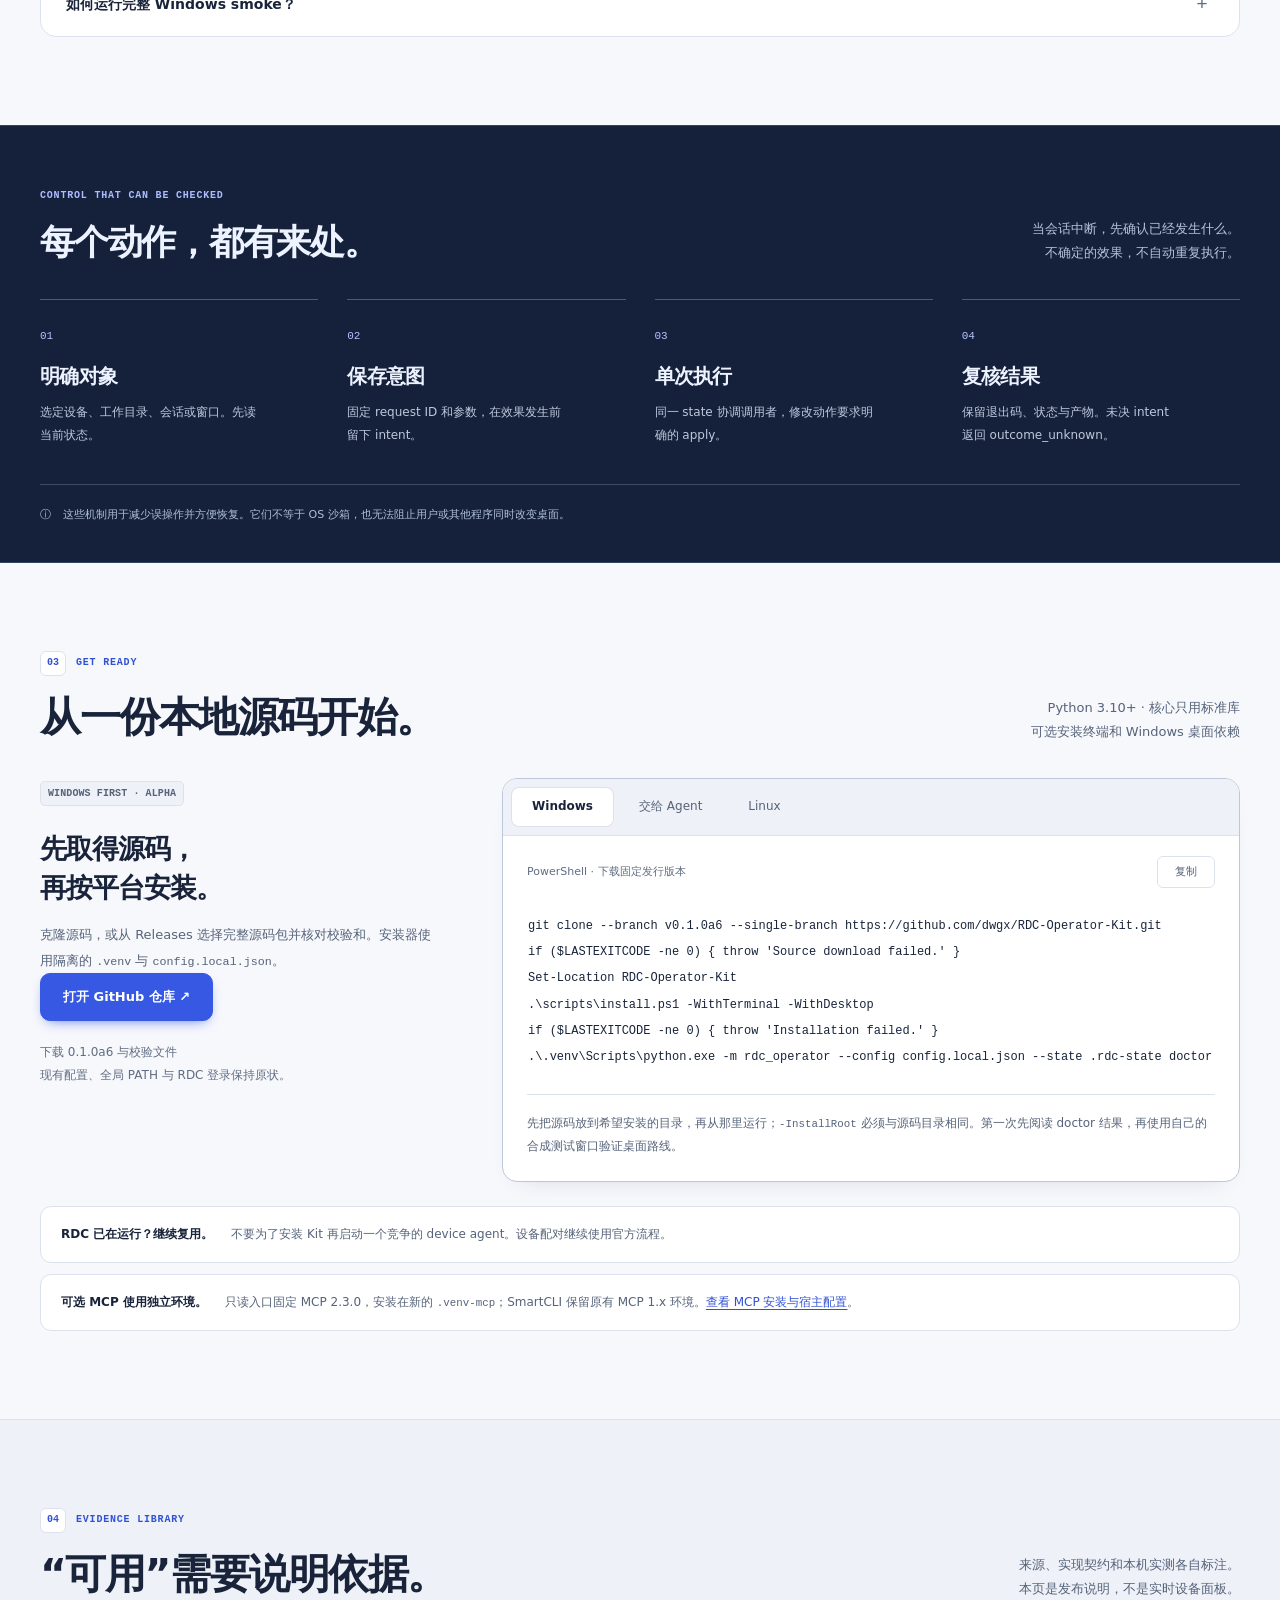
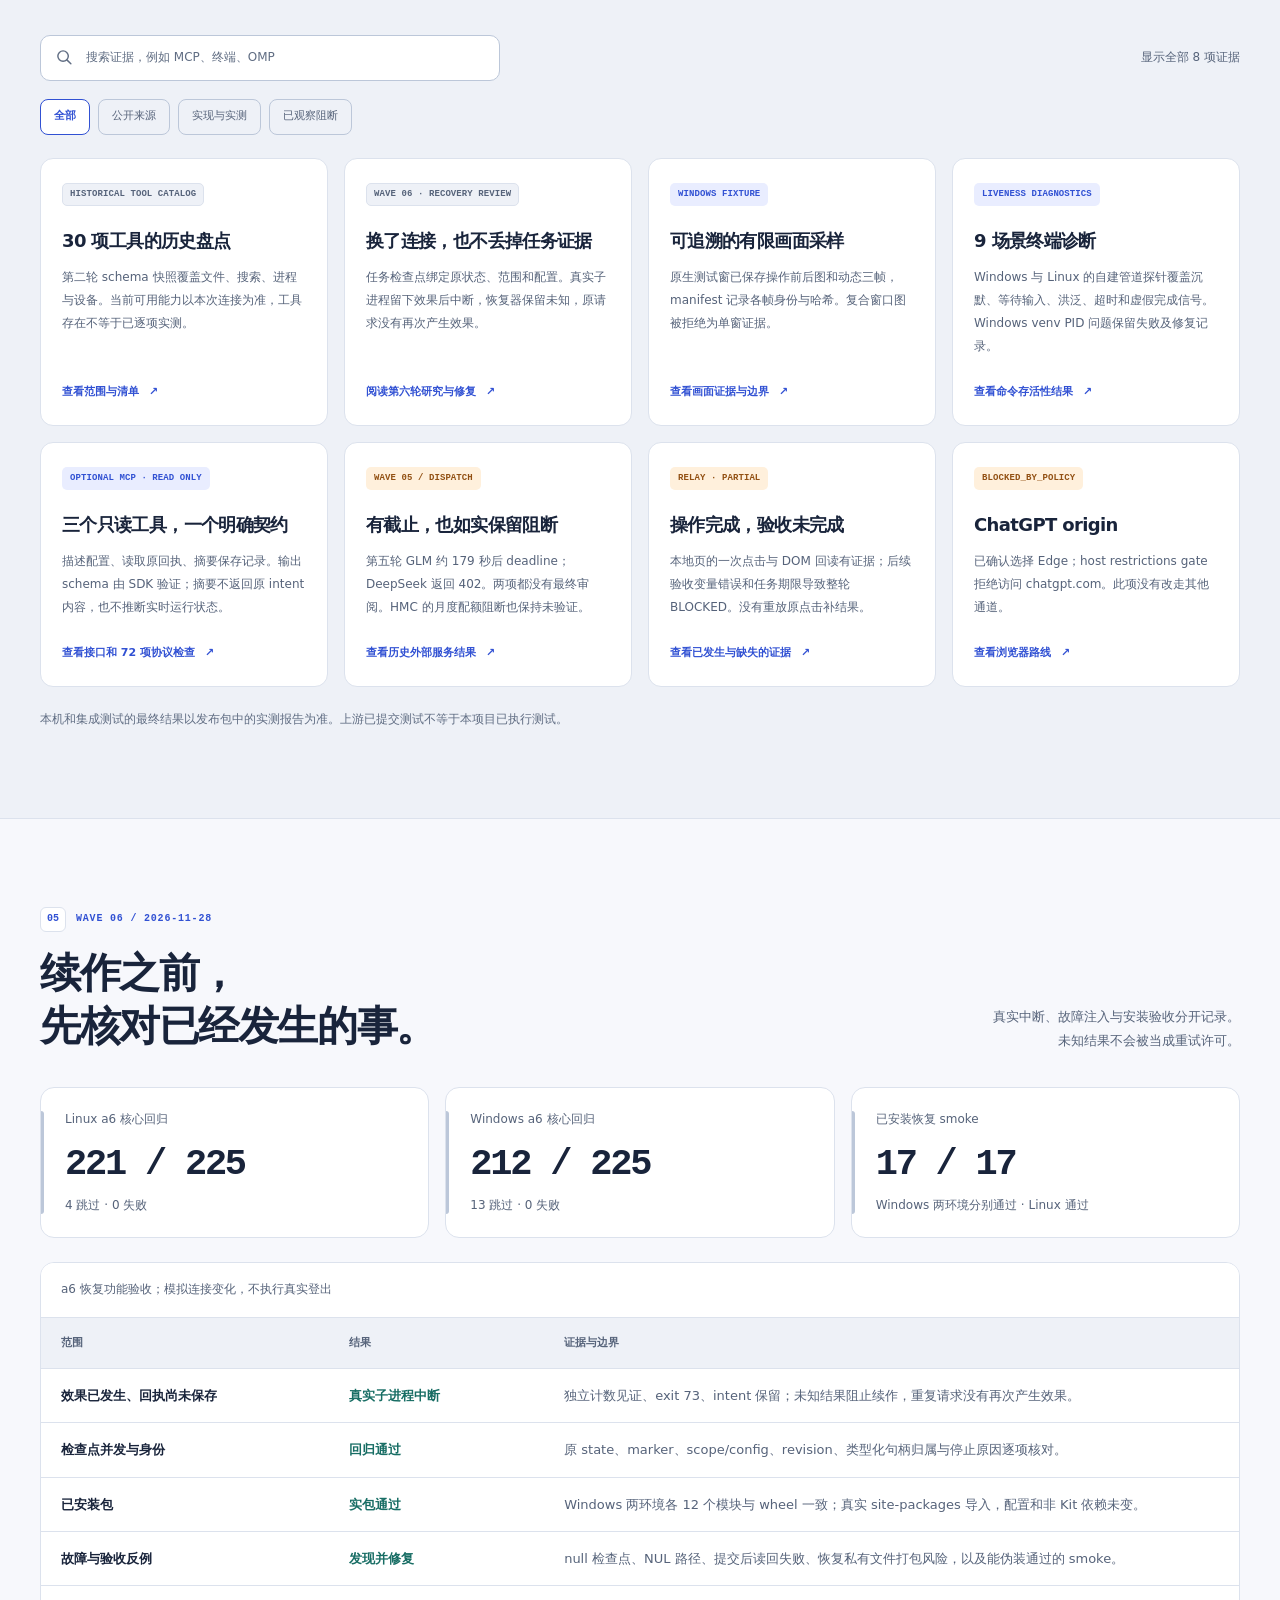
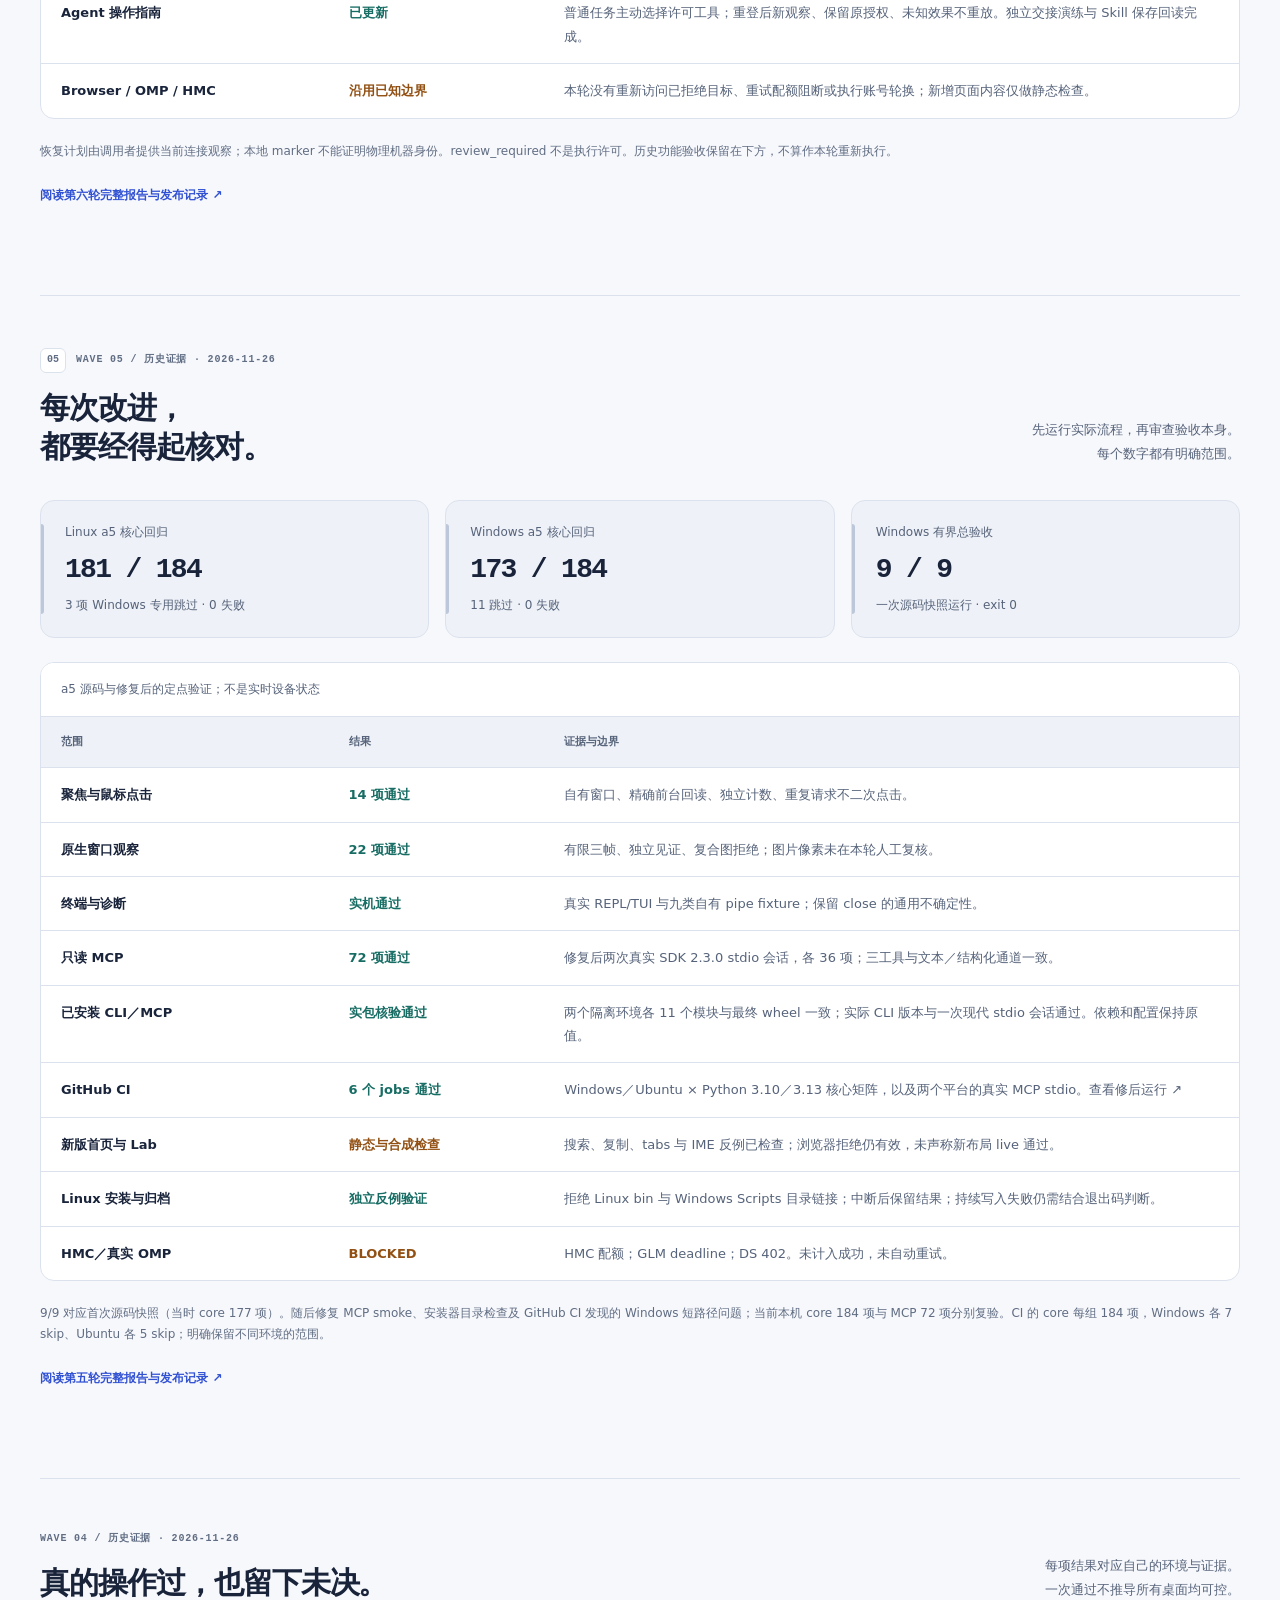
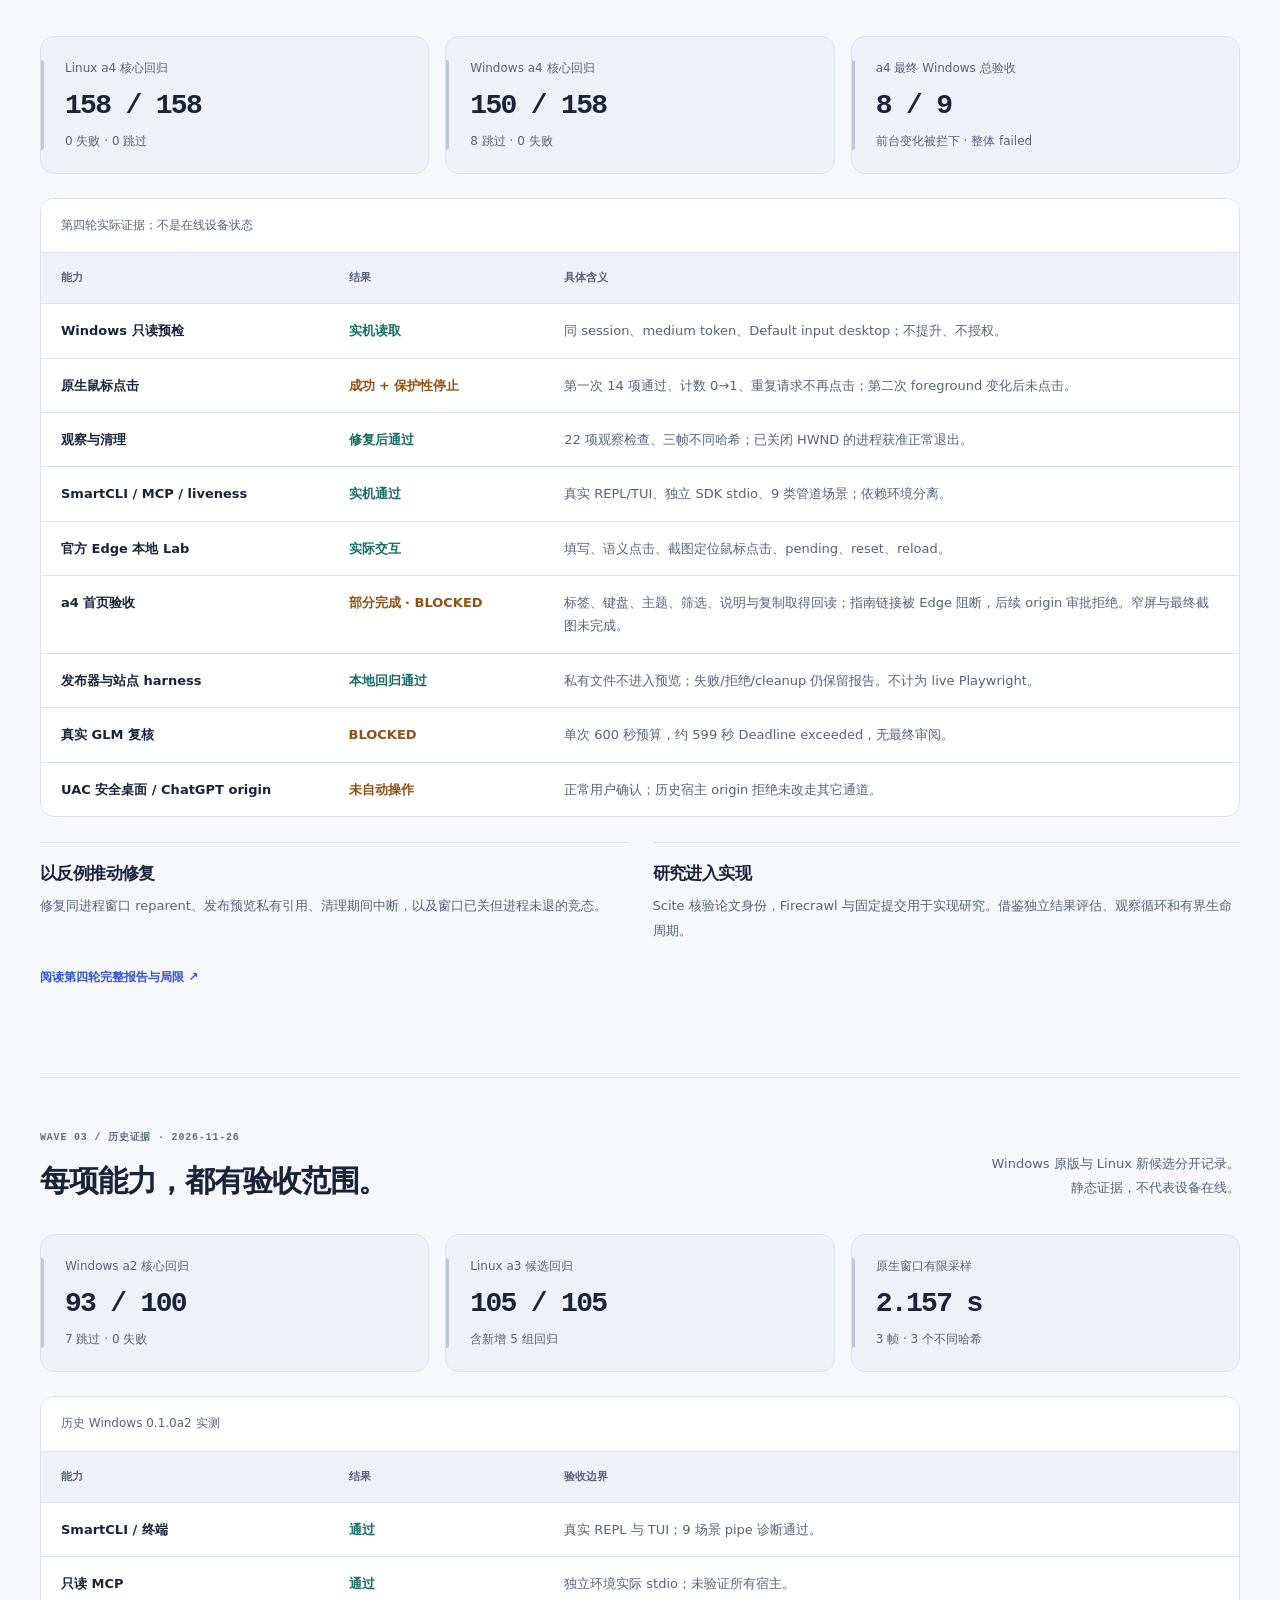
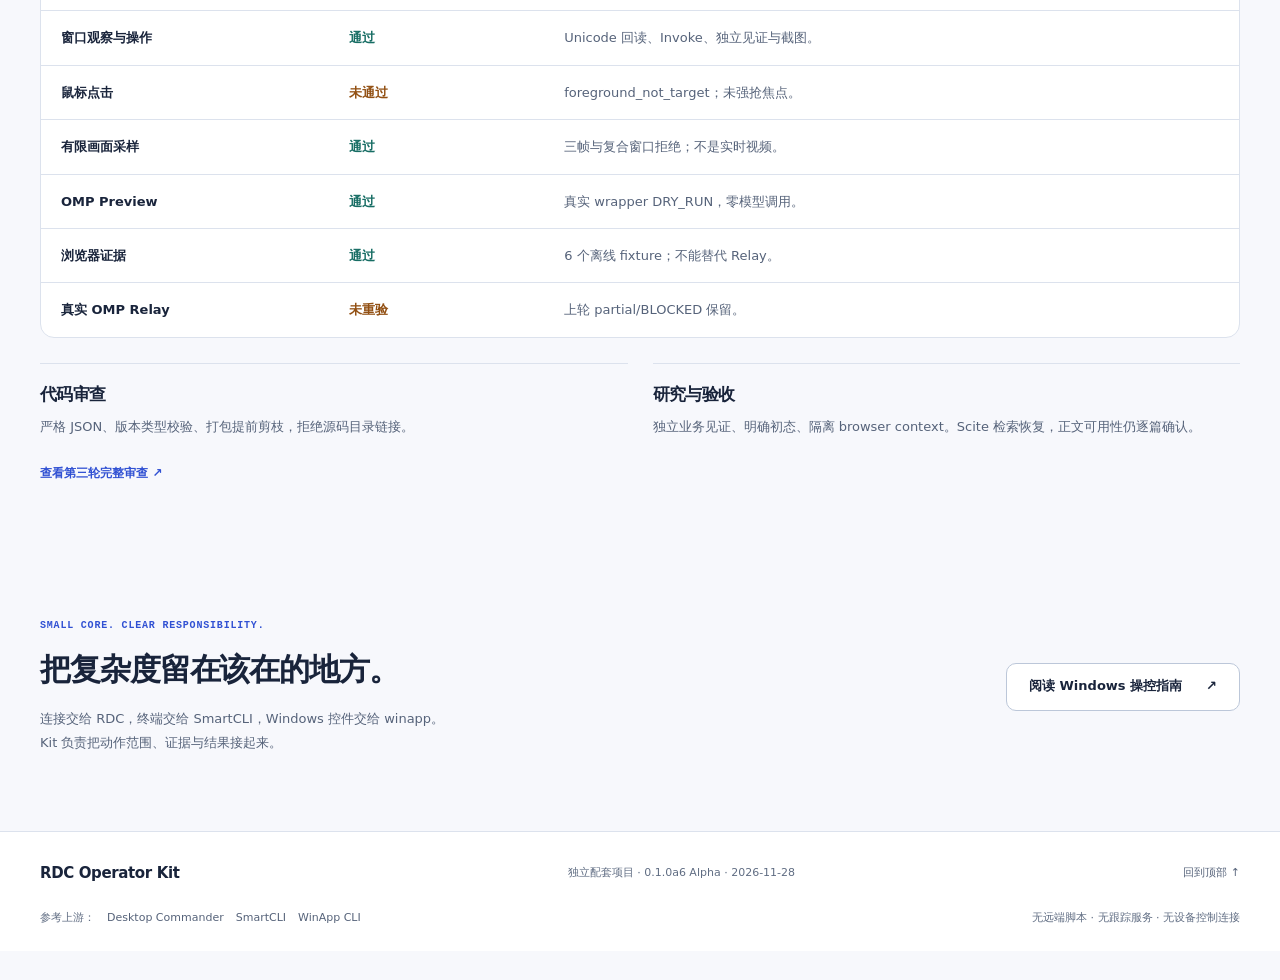
==== commit edf4aa52: "Add safe reconnection checkpoints and independently verified agent recovery" ====
--- a/site/index.html
+++ b/site/index.html
@@ -6,7 +6,7 @@
   <meta name="description" content="RDC Operator Kit：连接已授权的本地终端、Windows UIA 与 Agent 工作流。查看安装方式、工具边界和逐轮验收，保留失败与未知。">
   <meta name="color-scheme" content="light dark">
   <meta name="theme-color" content="#f7f8fc">
-  <title>RDC Operator Kit 0.1.0a5 · 把电脑上的工作，接回对话</title>
+  <title>RDC Operator Kit 0.1.0a6 · 把电脑上的工作，接回对话</title>
   <link rel="icon" href="./icon.svg" type="image/svg+xml">
   <link rel="stylesheet" href="./styles.css">
   <script src="./app.js" defer></script>
@@ -22,7 +22,7 @@
       <nav aria-label="主导航">
         <a href="#capabilities">能力</a>
         <a href="#install">安装</a>
-        <a href="#windows-control">操控</a><a href="#validation">验收</a>
+        <a href="#reconnect">续作</a><a href="#windows-control">操控</a><a href="#validation">验收</a>
       </nav>
       <button class="theme-toggle enhancement-only" id="theme-toggle" type="button" aria-label="切换深色主题" title="切换深色主题">
         <svg class="moon" viewBox="0 0 20 20" aria-hidden="true"><path d="M16.5 11.8A7 7 0 0 1 8.2 3.5a7 7 0 1 0 8.3 8.3Z" fill="none" stroke="currentColor" stroke-width="1.5" stroke-linejoin="round"/></svg>
@@ -34,10 +34,10 @@
   <main id="main">
     <section class="hero container" aria-labelledby="hero-title">
       <div class="hero-copy">
-        <div class="eyebrow"><span class="release-pill">0.1.0a5 ALPHA</span><span>WINDOWS FIRST</span><span class="eyebrow-separator" aria-hidden="true">/</span><span>预发布已上线</span></div>
+        <div class="eyebrow"><span class="release-pill">0.1.0a6 ALPHA</span><span>WINDOWS FIRST</span><span class="eyebrow-separator" aria-hidden="true">/</span><span>安全续作 · Alpha</span></div>
         <p class="hero-overline">A local toolkit for capable agents.</p>
         <h1 id="hero-title">把电脑上的工作，<br><span>接回对话。</span></h1>
-        <p class="hero-description">复用你已有的 RDC、SmartCLI 与 OMP。让 Agent 读懂终端、定位窗口、执行明确动作，再用独立证据确认结果。每一次工作，都有可继续检查的记录。</p>
+        <p class="hero-description">复用你已有的 RDC、SmartCLI 与 OMP。让 Agent 读懂终端、定位窗口、执行明确动作，再用独立证据确认结果。手动重新登录后，从原检查点核对并继续。</p>
         <div class="hero-actions">
           <a class="button primary" href="#install">开始安装 <span aria-hidden="true">↗</span></a>
           <a class="button secondary" href="#capabilities">探索能力 <span aria-hidden="true">↓</span></a>
@@ -132,6 +132,20 @@
       <a class="text-link" href="./docs/CAPABILITIES.zh-CN.md">阅读完整能力表与 30 个 RDC 工具 <span aria-hidden="true">↗</span></a>
     </section>
 
+    <section class="section container" id="reconnect" aria-labelledby="reconnect-title">
+      <div class="section-heading"><div><p class="section-kicker">CONTINUE WITH CONTEXT / 0.1.0a6</p><h2 id="reconnect-title">重新登录，<br>接着原来的任务。</h2></div><p>先确认已经发生了什么。<br>保留完成结果，也保留未知。</p></div>
+      <div class="control-guide-grid">
+        <article class="control-guide-card"><span class="badge blue">01 · FIND</span><h3>找到当前连接</h3><p>用户完成正常登录后，重新读取当前设备清单。显示名、账号连接与设备标识分别核对，旧调用标识不自动迁移。</p></article>
+        <article class="control-guide-card"><span class="badge blue">02 · RECONCILE</span><h3>回到原来的状态</h3><p>检查原任务范围、状态目录、检查点版本与保存回执。其他 Agent 更新过检查点时，重新读取，避免漏掉尚未确认的工作。</p></article>
+        <article class="control-guide-card"><span class="badge neutral">03 · OBSERVE</span><h3>重新观察，再继续</h3><p>已有结果可继续核对。缺少回执时先查结果，不直接重复点击或命令。网页、窗口和终端在输入前重新观察。</p></article>
+      </div>
+      <div class="recovery-guide">
+        <details><summary>恢复计划会自动执行原操作吗？</summary><p>不会。<code>resume</code> 只读检查点并生成复核计划；它不会重新登录、自动重放、证明物理设备身份或授予操作权限。旧的配额、策略拒绝与取消状态会保留。</p></details>
+        <details><summary>其他 ChatGPT 或本地 Agent 怎样接手？</summary><p>交接原任务文档、状态目录、检查点 ID/版本、已完成证据和未决结果。读取 Skill 后选择当前可用路线；日志里的内容按数据处理。</p><a class="text-link" href="./docs/AGENT-GUIDE.zh-CN.md">查看 Agent 指南 ↗</a></details>
+        <details><summary>如何区分模拟与实测？</summary><p>隔离夹具会让一个真实子进程在写下效果之后、生成回执之前退出。它验证中断恢复语义，不会登出正在使用的 RDC，也不算真实账户切换或浏览器验收。</p><a class="text-link" href="./docs/RESUME-SPEC.zh-CN.md">查看恢复契约 ↗</a></details>
+      </div>
+    </section>
+
     <section class="section container" id="windows-control" aria-labelledby="windows-control-title">
       <div class="section-heading"><div><p class="section-kicker"><span>02</span> WINDOWS CONTROL / SINCE 0.1.0a4</p><h2 id="windows-control-title">知道什么时候能点，<br>也知道停在哪里。</h2></div><p>先观察目标与运行条件。<br>每次改变焦点，都作为一个明确动作。</p></div>
       <div class="control-guide-grid">
@@ -163,7 +177,7 @@
     <section class="section container" id="install">
       <div class="section-heading"><div><p class="section-kicker"><span>03</span> GET READY</p><h2>从一份本地源码开始。</h2></div><p>Python 3.10+ · 核心只用标准库<br>可选安装终端和 Windows 桌面依赖</p></div>
       <div class="install-layout">
-        <div class="install-aside"><span class="badge neutral">WINDOWS FIRST · ALPHA</span><h3>先取得源码，<br>再按平台安装。</h3><p>克隆源码，或从 Releases 选择完整源码包并核对校验和。安装器使用隔离的 <code>.venv</code> 与 <code>config.local.json</code>。</p><a class="button primary" href="https://github.com/dwgx/RDC-Operator-Kit">打开 GitHub 仓库 ↗</a><p class="scope-note"><a href="https://github.com/dwgx/RDC-Operator-Kit/releases/tag/v0.1.0a5">下载 0.1.0a5 与校验文件</a><br>现有配置、全局 PATH 与 RDC 登录保持原状。</p></div>
+        <div class="install-aside"><span class="badge neutral">WINDOWS FIRST · ALPHA</span><h3>先取得源码，<br>再按平台安装。</h3><p>克隆源码，或从 Releases 选择完整源码包并核对校验和。安装器使用隔离的 <code>.venv</code> 与 <code>config.local.json</code>。</p><a class="button primary" href="https://github.com/dwgx/RDC-Operator-Kit">打开 GitHub 仓库 ↗</a><p class="scope-note"><a href="https://github.com/dwgx/RDC-Operator-Kit/releases/tag/v0.1.0a6">下载 0.1.0a6 与校验文件</a><br>现有配置、全局 PATH 与 RDC 登录保持原状。</p></div>
         <div class="install-main">
           <div class="install-tabs tabs" role="tablist" aria-label="安装方式">
             <button id="tab-windows" role="tab" aria-selected="true" aria-controls="panel-windows" data-tab="windows" tabindex="0">Windows</button>
@@ -172,7 +186,7 @@
           </div>
           <div class="install-panel" id="panel-windows" role="tabpanel" aria-labelledby="tab-windows" tabindex="0">
             <div class="install-code-top"><span>PowerShell · 下载固定发行版本</span><button class="copy-button" type="button" data-copy="code-windows">复制</button></div>
-            <pre><code id="code-windows">git clone --branch v0.1.0a5 --single-branch https://github.com/dwgx/RDC-Operator-Kit.git
+            <pre><code id="code-windows">git clone --branch v0.1.0a6 --single-branch https://github.com/dwgx/RDC-Operator-Kit.git
 if ($LASTEXITCODE -ne 0) { throw 'Source download failed.' }
 Set-Location RDC-Operator-Kit
 .\scripts\install.ps1 -WithTerminal -WithDesktop
@@ -183,7 +197,7 @@
           <div class="install-panel" id="panel-agent" role="tabpanel" aria-labelledby="tab-agent" tabindex="0" hidden>
             <div class="install-code-top"><span>可复制的接手说明</span><button class="copy-button" type="button" data-copy="code-agent">复制</button></div>
             <pre><code id="code-agent">读取 https://github.com/dwgx/RDC-Operator-Kit 的 README 和 Skill。
-检出已发布 v0.1.0a5，核对该 Release 的发布记录与校验文件。
+检出 v0.1.0a6；先核对该 Release 的发布记录与校验文件。
 确认本机平台、依赖、目标目录与现有 RDC 路线。
 按安装文档准备隔离环境，然后运行 doctor。
 运行 windows-preflight，再用有界 Windows smoke 验证。
@@ -195,7 +209,7 @@
           </div>
           <div class="install-panel" id="panel-linux" role="tabpanel" aria-labelledby="tab-linux" tabindex="0" hidden>
             <div class="install-code-top"><span>Shell · 核心与终端路线</span><button class="copy-button" type="button" data-copy="code-linux">复制</button></div>
-            <pre><code id="code-linux">git clone --branch v0.1.0a5 --single-branch https://github.com/dwgx/RDC-Operator-Kit.git &amp;&amp;
+            <pre><code id="code-linux">git clone --branch v0.1.0a6 --single-branch https://github.com/dwgx/RDC-Operator-Kit.git &amp;&amp;
 cd RDC-Operator-Kit &amp;&amp;
 bash scripts/install.sh --with-terminal &amp;&amp;
 .venv/bin/python -m rdc_operator --config config.local.json --state .rdc-state doctor</code></pre>
@@ -223,11 +237,11 @@
         </div>
         <div class="evidence-grid" id="evidence-grid">
           <article class="evidence-card" data-kind="source"><span class="badge neutral">HISTORICAL TOOL CATALOG</span><h3>30 项工具的历史盘点</h3><p>第二轮 schema 快照覆盖文件、搜索、进程与设备。当前可用能力以本次连接为准，工具存在不等于已逐项实测。</p><a href="./docs/CAPABILITIES.zh-CN.md">查看范围与清单 <span aria-hidden="true">↗</span></a></article>
-          <article class="evidence-card" data-kind="source"><span class="badge neutral">WAVE 05 · SOURCE + REVIEW</span><h3>研究进入实现，也接受反例</h3><p>Firecrawl 核对官方 MCP 规范与 SDK，Scite 提供论文元数据与摘录。独立审查复现安装、归档、输入法和验收判定问题。</p><a href="./docs/REVIEW-WAVE5.zh-CN.md">阅读第五轮研究与修复 <span aria-hidden="true">↗</span></a></article>
+          <article class="evidence-card" data-kind="source"><span class="badge neutral">WAVE 06 · RECOVERY REVIEW</span><h3>换了连接，也不丢掉任务证据</h3><p>任务检查点绑定原状态、范围和配置。真实子进程留下效果后中断，恢复器保留未知，原请求没有再次产生效果。</p><a href="./docs/REVIEW-WAVE6.zh-CN.md">阅读第六轮研究与修复 <span aria-hidden="true">↗</span></a></article>
           <article class="evidence-card" data-kind="contract"><span class="badge blue">WINDOWS FIXTURE</span><h3>可追溯的有限画面采样</h3><p>原生测试窗已保存操作前后图和动态三帧，manifest 记录各帧身份与哈希。复合窗口图被拒绝为单窗证据。</p><a href="./docs/research-wave2/REPORT.zh-CN.md">查看画面证据与边界 <span aria-hidden="true">↗</span></a></article>
           <article class="evidence-card" data-kind="contract"><span class="badge blue">LIVENESS DIAGNOSTICS</span><h3>9 场景终端诊断</h3><p>Windows 与 Linux 的自建管道探针覆盖沉默、等待输入、洪泛、超时和虚假完成信号。Windows venv PID 问题保留失败及修复记录。</p><a href="./docs/research-wave2/REPORT.zh-CN.md">查看命令存活性结果 <span aria-hidden="true">↗</span></a></article>
           <article class="evidence-card" data-kind="contract"><span class="badge blue">OPTIONAL MCP · READ ONLY</span><h3>三个只读工具，一个明确契约</h3><p>描述配置、读取原回执、摘要保存记录。输出 schema 由 SDK 验证；摘要不返回原 intent 内容，也不推断实时运行状态。</p><a href="./docs/MCP.zh-CN.md">查看接口和 72 项协议检查 <span aria-hidden="true">↗</span></a></article>
-          <article class="evidence-card" data-kind="blocked"><span class="badge amber">WAVE 05 / DISPATCH</span><h3>有截止，也如实保留阻断</h3><p>GLM 本轮约 179 秒后 deadline；DeepSeek 返回 402。两项都没有最终审阅。HMC 的月度配额阻断也保持未验证。</p><a href="./docs/REVIEW-WAVE5.zh-CN.md">查看本轮外部服务结果 <span aria-hidden="true">↗</span></a></article>
+          <article class="evidence-card" data-kind="blocked"><span class="badge amber">WAVE 05 / DISPATCH</span><h3>有截止，也如实保留阻断</h3><p>第五轮 GLM 约 179 秒后 deadline；DeepSeek 返回 402。两项都没有最终审阅。HMC 的月度配额阻断也保持未验证。</p><a href="./docs/REVIEW-WAVE5.zh-CN.md">查看历史外部服务结果 <span aria-hidden="true">↗</span></a></article>
           <article class="evidence-card" data-kind="blocked"><span class="badge amber">RELAY · PARTIAL</span><h3>操作完成，验收未完成</h3><p>本地页的一次点击与 DOM 回读有证据；后续验收变量错误和任务期限导致整轮 BLOCKED。没有重放原点击补结果。</p><a href="./docs/research-wave2/REPORT.zh-CN.md">查看已发生与缺失的证据 <span aria-hidden="true">↗</span></a></article>
           <article class="evidence-card" data-kind="blocked"><span class="badge amber">BLOCKED_BY_POLICY</span><h3>ChatGPT origin</h3><p>已确认选择 Edge；host restrictions gate 拒绝访问 chatgpt.com。此项没有改走其他通道。</p><button class="text-button" type="button" id="show-browser">查看浏览器路线 <span aria-hidden="true">↗</span></button></article>
         </div>
@@ -237,7 +251,22 @@
     </section>
 
     <section class="section container" id="validation" aria-labelledby="validation-current-title">
-      <div class="section-heading"><div><p class="section-kicker"><span>05</span> WAVE 05 / 2026-11-26</p><h2 id="validation-current-title">每次改进，<br>都要经得起核对。</h2></div><p>先运行实际流程，再审查验收本身。<br>每个数字都有明确范围。</p></div>
+      <div class="section-heading"><div><p class="section-kicker"><span>05</span> WAVE 06 / 2026-11-28</p><h2 id="validation-current-title">续作之前，<br>先核对已经发生的事。</h2></div><p>真实中断、故障注入与安装验收分开记录。<br>未知结果不会被当成重试许可。</p></div>
+      <div class="qa-overview"><article><small>Linux a6 核心回归</small><strong>221 / 225</strong><span>4 跳过 · 0 失败</span></article><article><small>Windows a6 核心回归</small><strong>212 / 225</strong><span>13 跳过 · 0 失败</span></article><article><small>已安装恢复 smoke</small><strong>17 / 17</strong><span>Windows 两环境分别通过 · Linux 通过</span></article></div>
+      <div class="qa-table-wrap" role="region" tabindex="0" aria-label="第六轮验收表，可横向滚动"><table class="qa-table"><caption>a6 恢复功能验收；模拟连接变化，不执行真实登出</caption><thead><tr><th>范围</th><th>结果</th><th>证据与边界</th></tr></thead><tbody>
+      <tr><td>效果已发生、回执尚未保存</td><td class="qa-pass">真实子进程中断</td><td>独立计数见证、exit 73、intent 保留；未知结果阻止续作，重复请求没有再次产生效果。</td></tr>
+      <tr><td>检查点并发与身份</td><td class="qa-pass">回归通过</td><td>原 state、marker、scope/config、revision、类型化句柄归属与停止原因逐项核对。</td></tr>
+      <tr><td>已安装包</td><td class="qa-pass">实包通过</td><td>Windows 两环境各 12 个模块与 wheel 一致；真实 site-packages 导入，配置和非 Kit 依赖未变。</td></tr>
+      <tr><td>故障与验收反例</td><td class="qa-pass">发现并修复</td><td>null 检查点、NUL 路径、提交后读回失败、恢复私有文件打包风险，以及能伪装通过的 smoke。</td></tr>
+      <tr><td>Agent 操作指南</td><td class="qa-pass">已更新</td><td>普通任务主动选择许可工具；重登后新观察、保留原授权、未知效果不重放。独立交接演练与 Skill 保存回读完成。</td></tr>
+      <tr><td>Browser / OMP / HMC</td><td class="qa-partial">沿用已知边界</td><td>本轮没有重新访问已拒绝目标、重试配额阻断或执行账号轮换；新增页面内容仅做静态检查。</td></tr>
+      </tbody></table></div>
+      <p class="evidence-footer">恢复计划由调用者提供当前连接观察；本地 marker 不能证明物理机器身份。review_required 不是执行许可。历史功能验收保留在下方，不算作本轮重新执行。</p>
+      <a class="text-link" href="./docs/REVIEW-WAVE6.zh-CN.md">阅读第六轮完整报告与发布记录 ↗</a>
+    </section>
+
+    <section class="section container history-section" id="validation-wave5" aria-labelledby="validation-wave5-title">
+      <div class="section-heading"><div><p class="section-kicker"><span>05</span> WAVE 05 / 历史证据 · 2026-11-26</p><h2 id="validation-wave5-title">每次改进，<br>都要经得起核对。</h2></div><p>先运行实际流程，再审查验收本身。<br>每个数字都有明确范围。</p></div>
       <div class="qa-overview"><article><small>Linux a5 核心回归</small><strong>181 / 184</strong><span>3 项 Windows 专用跳过 · 0 失败</span></article><article><small>Windows a5 核心回归</small><strong>173 / 184</strong><span>11 跳过 · 0 失败</span></article><article><small>Windows 有界总验收</small><strong>9 / 9</strong><span>一次源码快照运行 · exit 0</span></article></div>
       <div class="qa-table-wrap" role="region" tabindex="0" aria-label="第五轮验收表，可横向滚动"><table class="qa-table"><caption>a5 源码与修复后的定点验证；不是实时设备状态</caption><thead><tr><th>范围</th><th>结果</th><th>证据与边界</th></tr></thead><tbody>
       <tr><td>聚焦与鼠标点击</td><td class="qa-pass">14 项通过</td><td>自有窗口、精确前台回读、独立计数、重复请求不二次点击。</td></tr>
@@ -282,7 +311,7 @@
 <section class="closing container"><div><p class="section-kicker">SMALL CORE. CLEAR RESPONSIBILITY.</p><h2>把复杂度留在该在的地方。</h2><p>连接交给 RDC，终端交给 SmartCLI，Windows 控件交给 winapp。<br>Kit 负责把动作范围、证据与结果接起来。</p></div><a class="button secondary" href="./docs/WINDOWS-CONTROL.zh-CN.md">阅读 Windows 操控指南 <span aria-hidden="true">↗</span></a></section>
   </main>
 
-  <footer class="site-footer"><div class="container footer-top"><span class="footer-brand">RDC Operator Kit</span><span>独立配套项目 · 0.1.0a5 Alpha · 2026-11-26</span><a href="#main">回到顶部 ↑</a></div><div class="container footer-bottom"><p>参考上游：<a href="https://github.com/wonderwhy-er/DesktopCommanderMCP" rel="noreferrer">Desktop Commander</a><a href="https://github.com/dwgx/SmartCLI" rel="noreferrer">SmartCLI</a><a href="https://github.com/microsoft/winappCli" rel="noreferrer">WinApp CLI</a></p><p>无远端脚本 · 无跟踪服务 · 无设备控制连接</p></div></footer>
+  <footer class="site-footer"><div class="container footer-top"><span class="footer-brand">RDC Operator Kit</span><span>独立配套项目 · 0.1.0a6 Alpha · 2026-11-28</span><a href="#main">回到顶部 ↑</a></div><div class="container footer-bottom"><p>参考上游：<a href="https://github.com/wonderwhy-er/DesktopCommanderMCP" rel="noreferrer">Desktop Commander</a><a href="https://github.com/dwgx/SmartCLI" rel="noreferrer">SmartCLI</a><a href="https://github.com/microsoft/winappCli" rel="noreferrer">WinApp CLI</a></p><p>无远端脚本 · 无跟踪服务 · 无设备控制连接</p></div></footer>
   <div class="screen-reader-only" role="status" aria-live="polite" id="announcement"></div>
   <noscript><p class="noscript-note">JavaScript 未启用，所有路线与安装面板已展开。复制和主题按钮不可用；完整说明也可在页面链接的 Markdown 文档中查看。</p></noscript>
 </body>
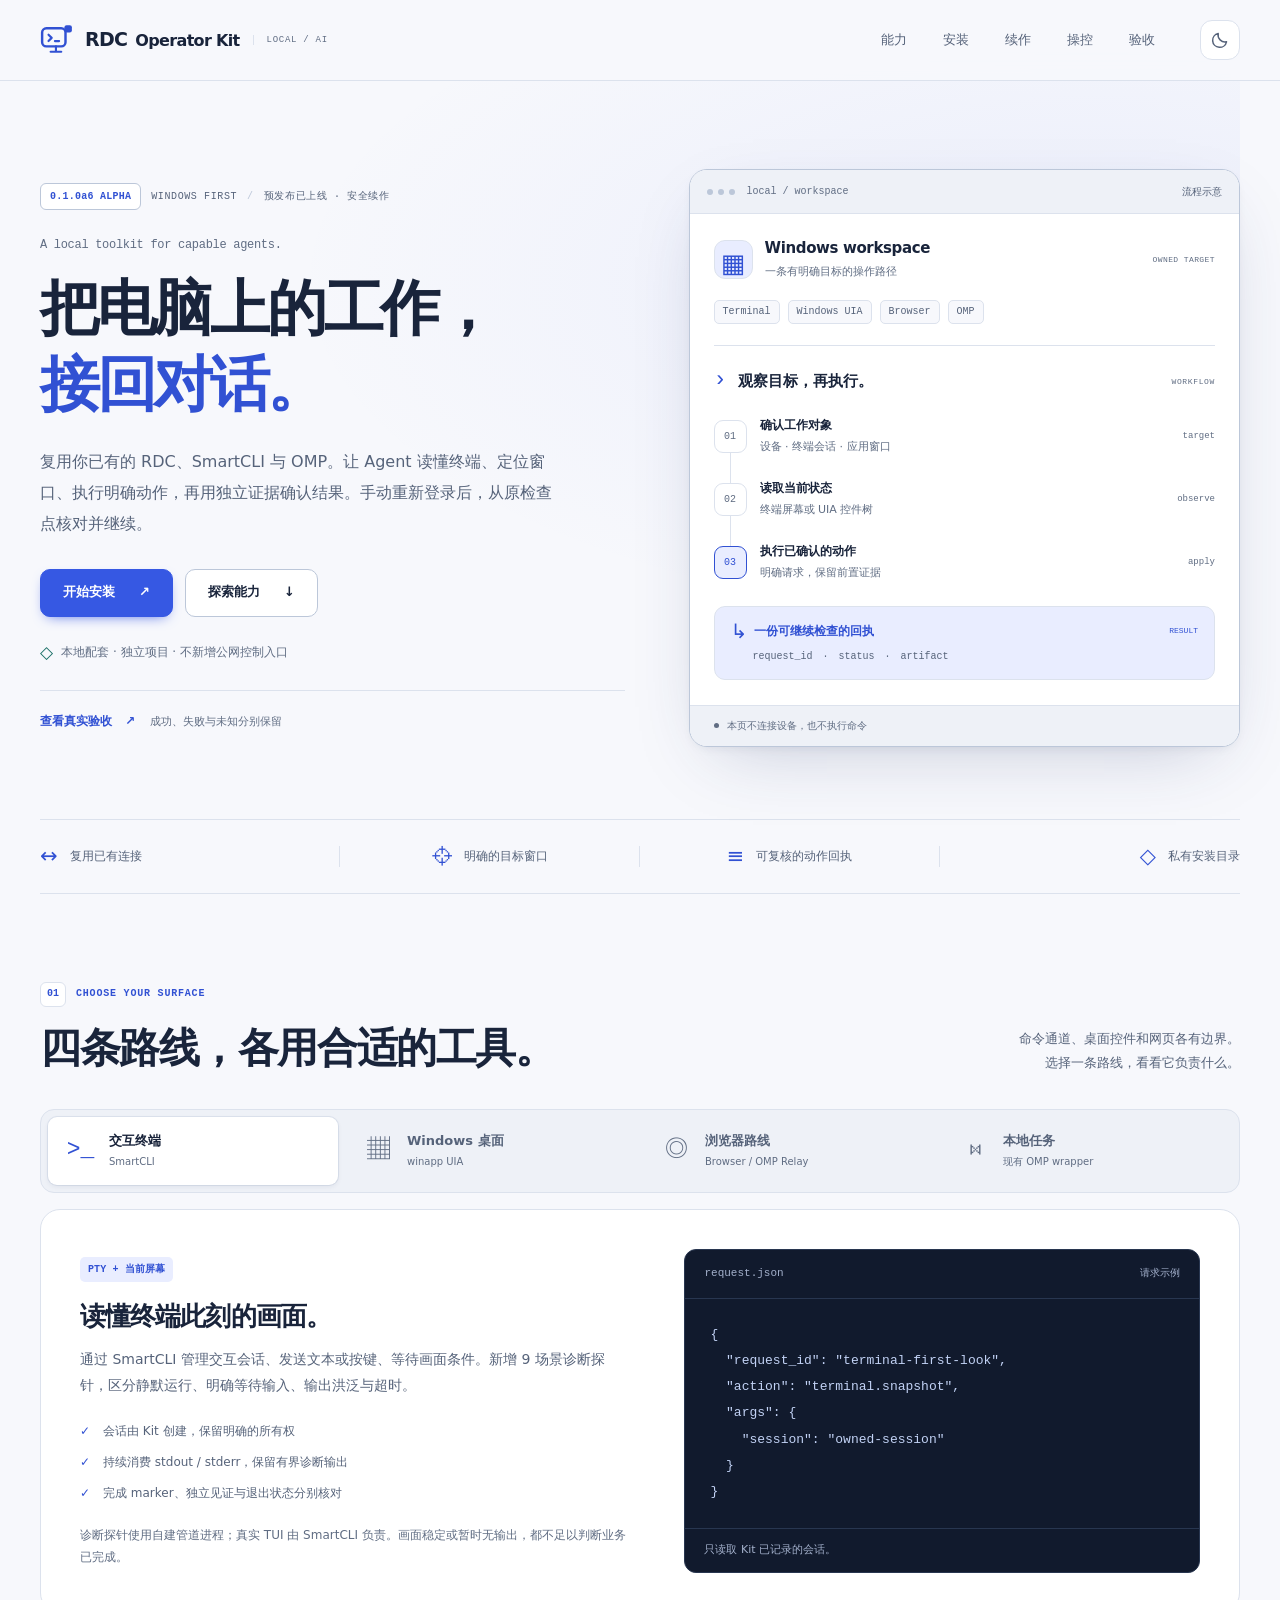
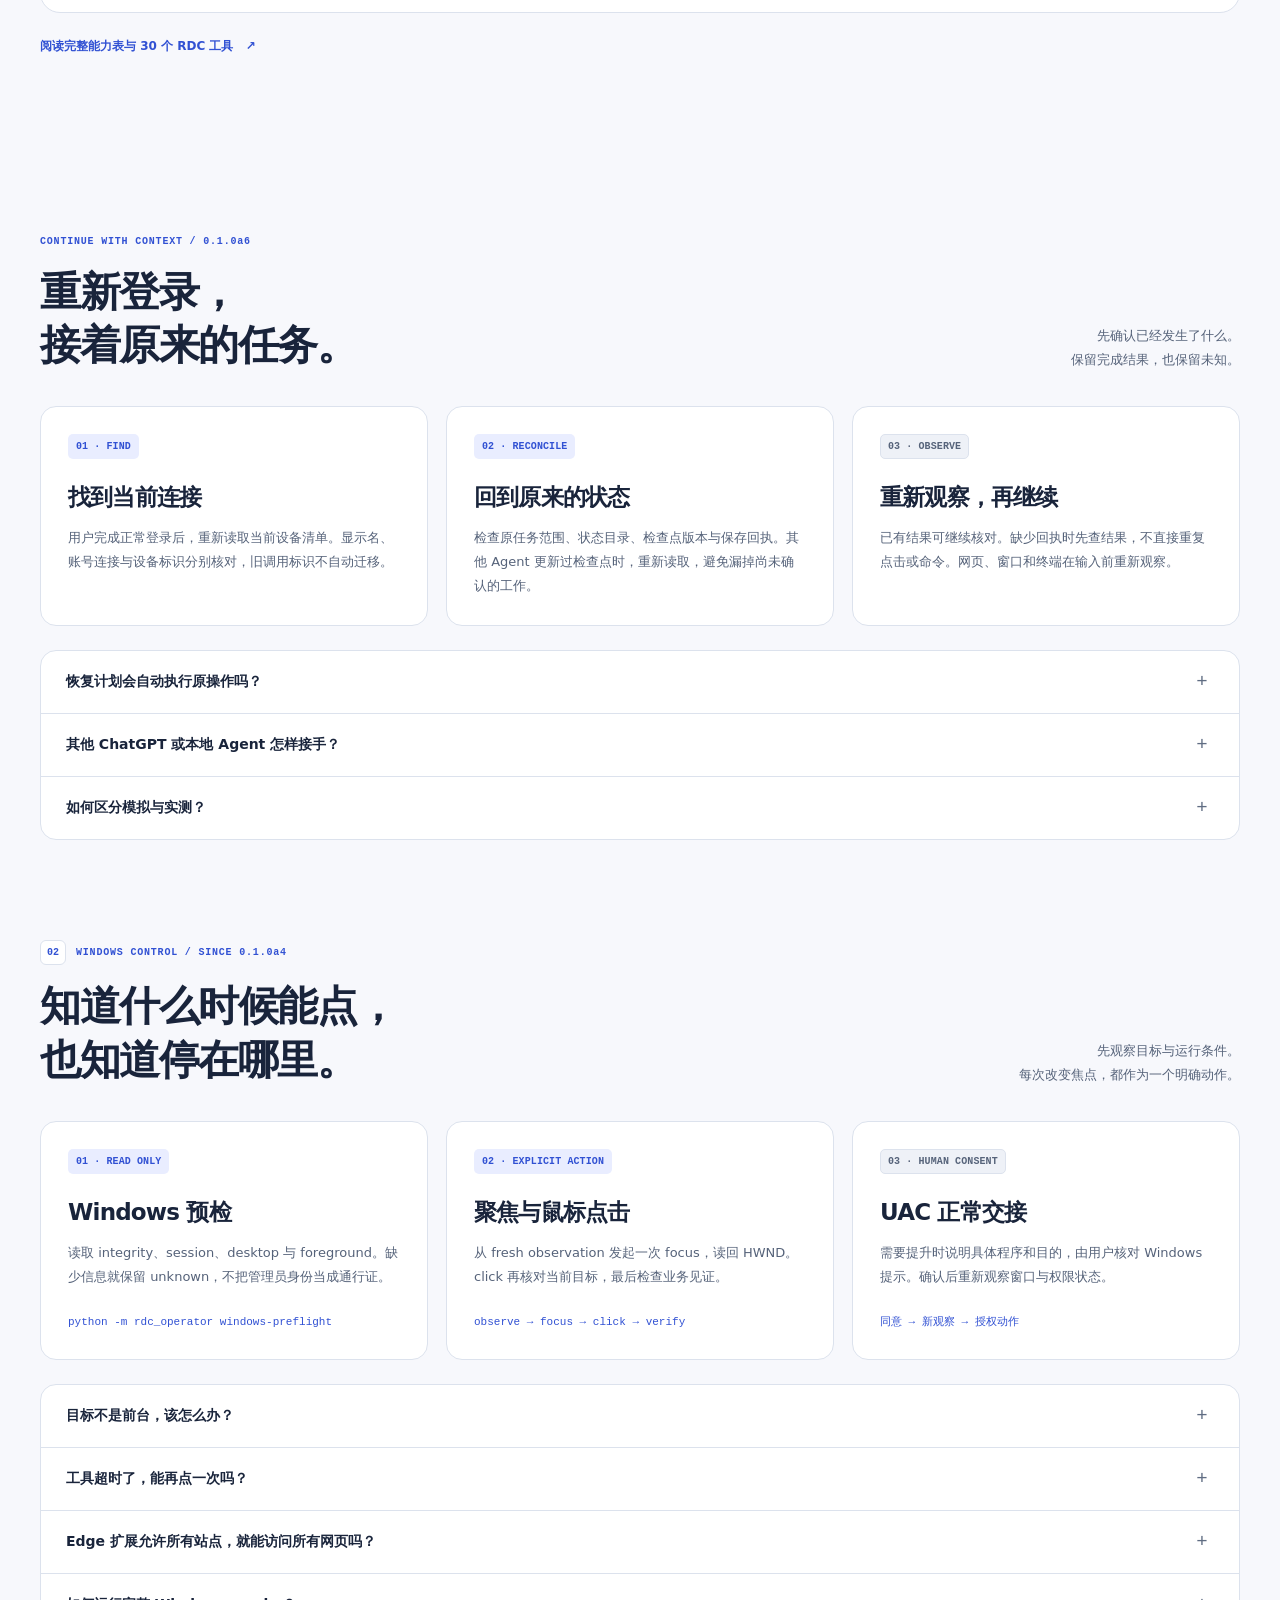
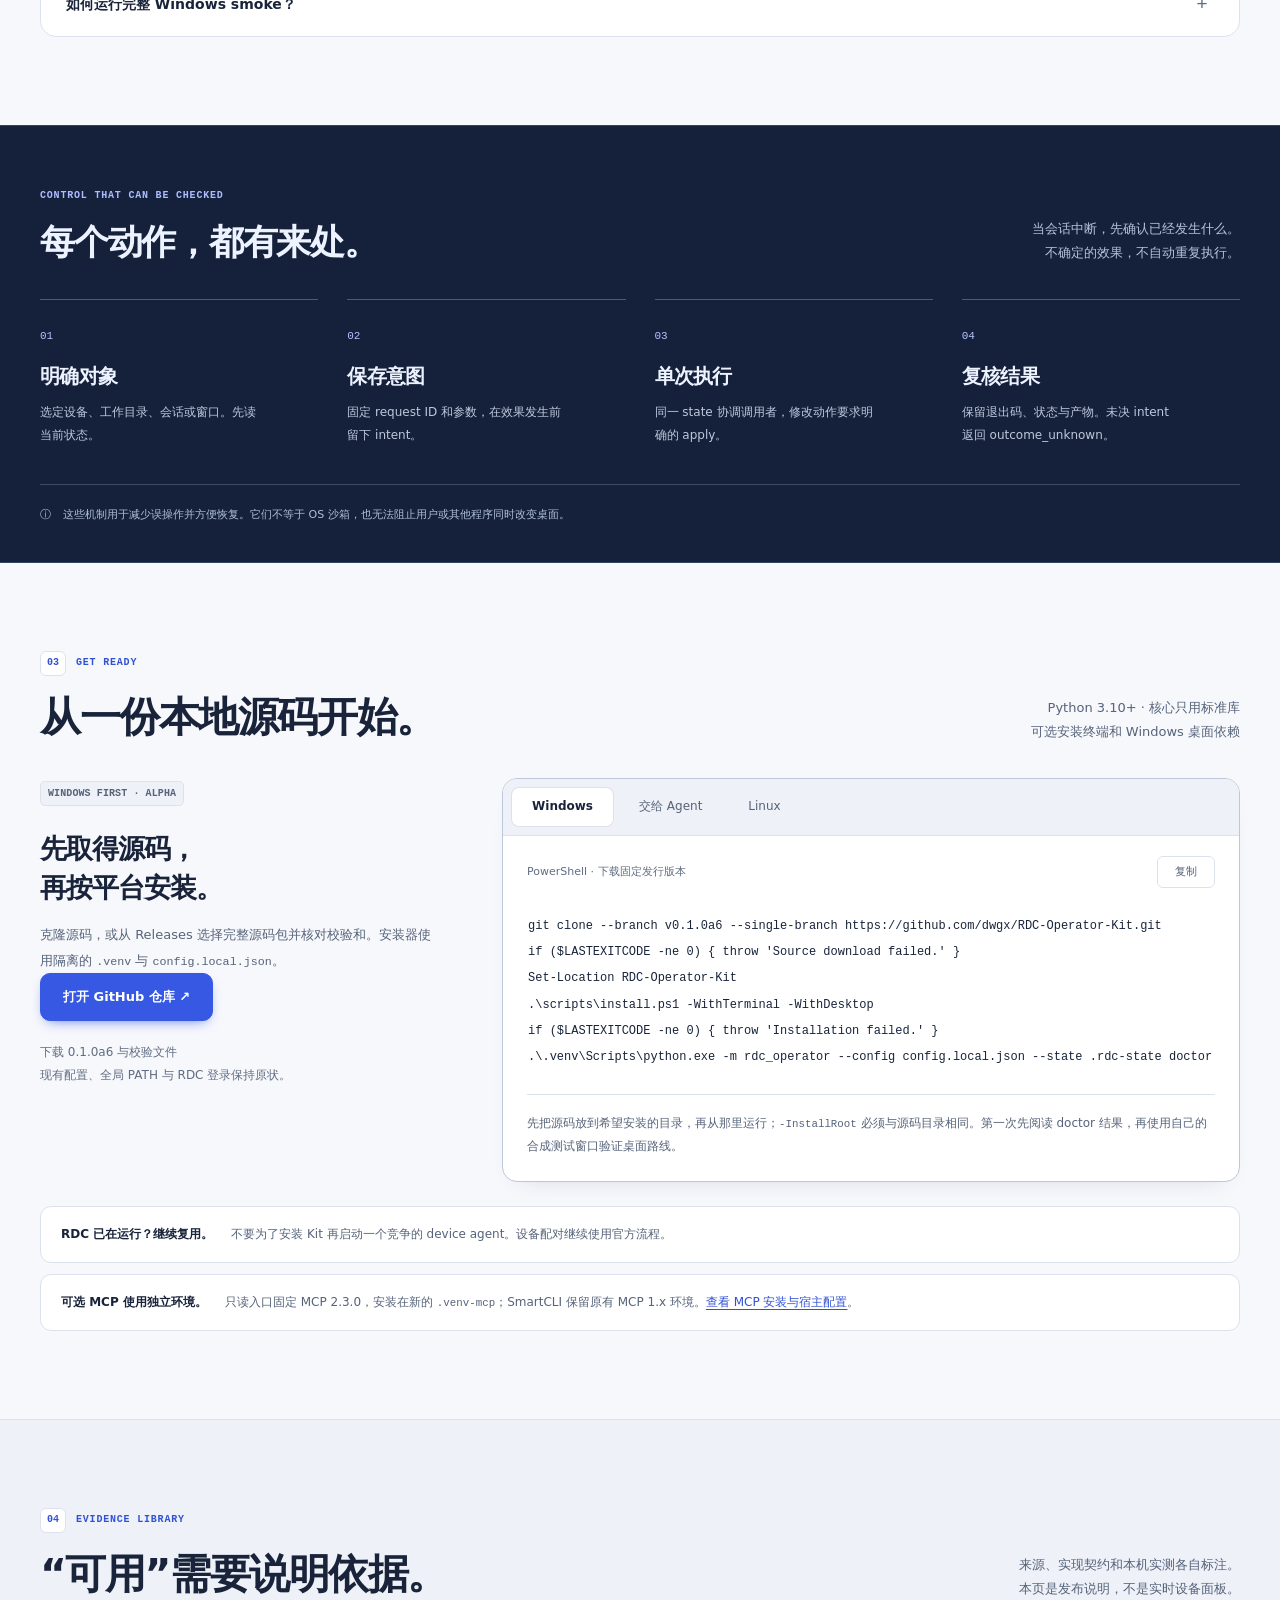
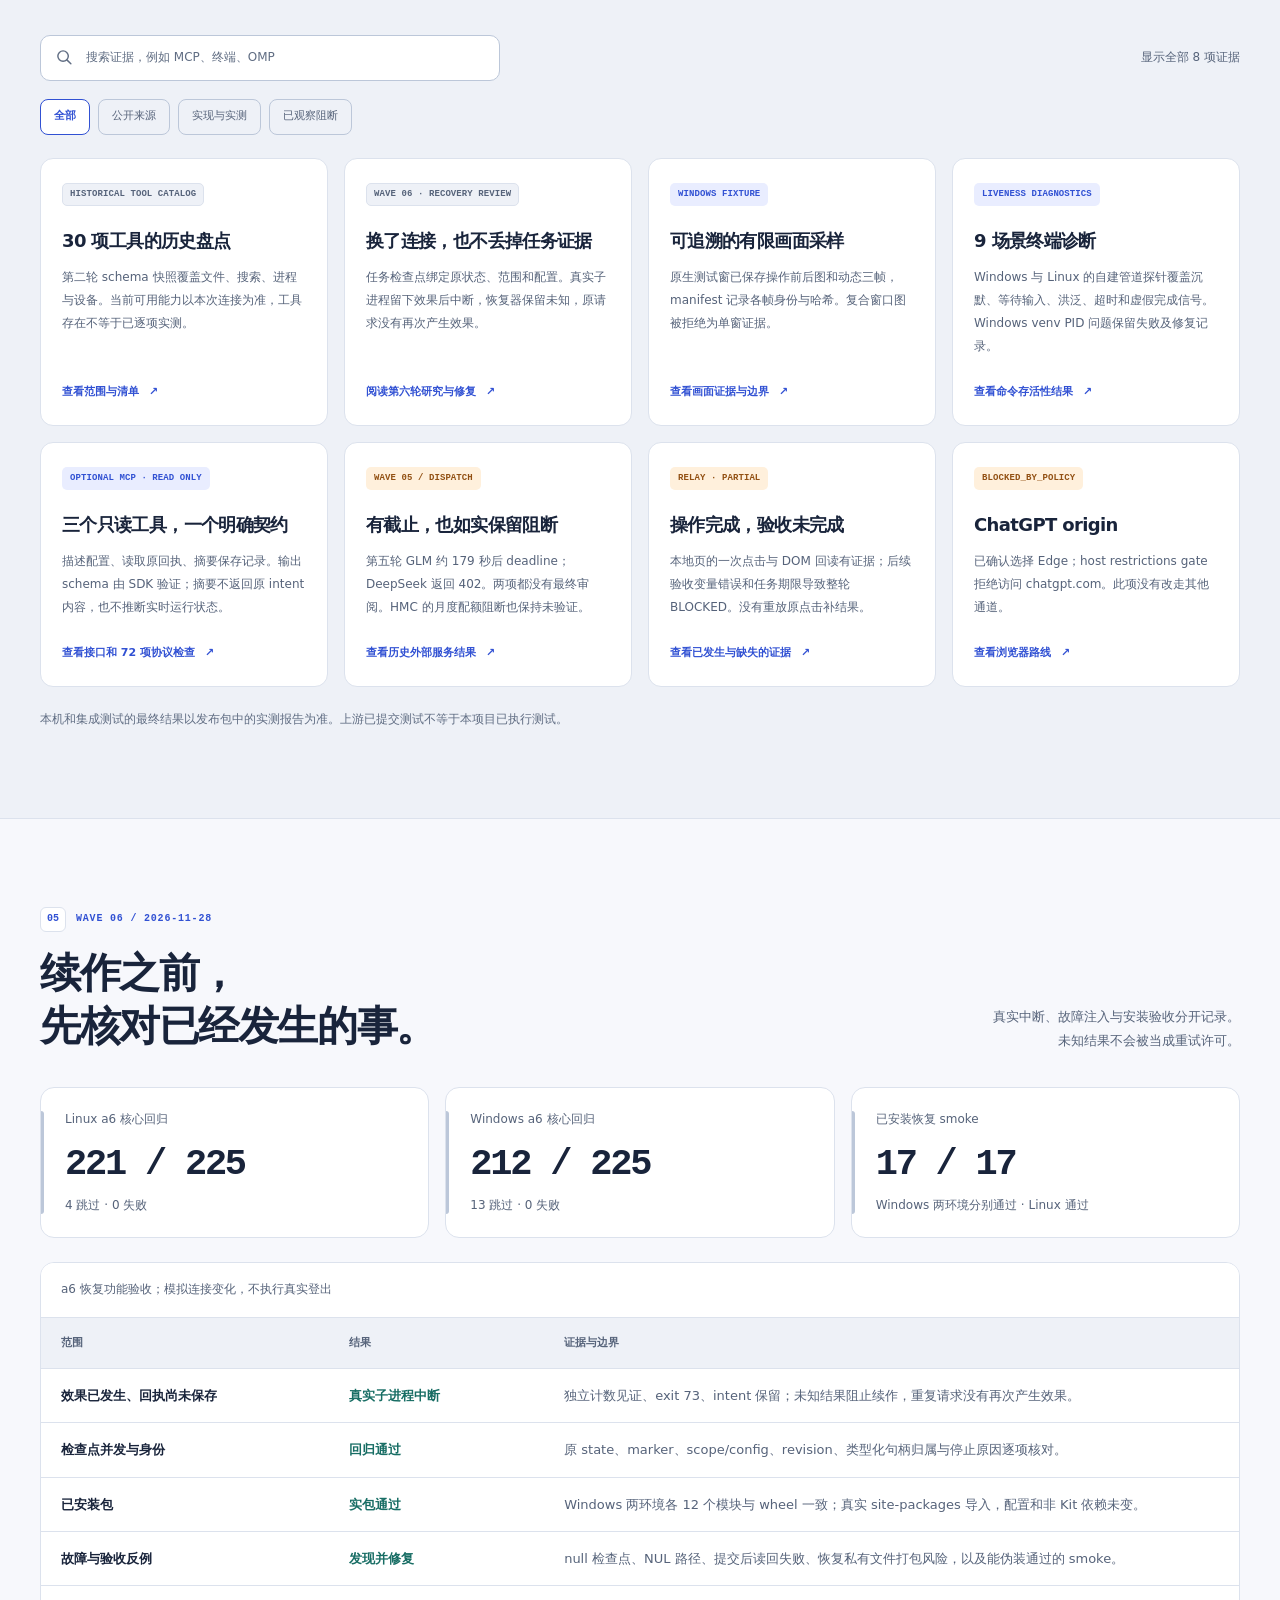
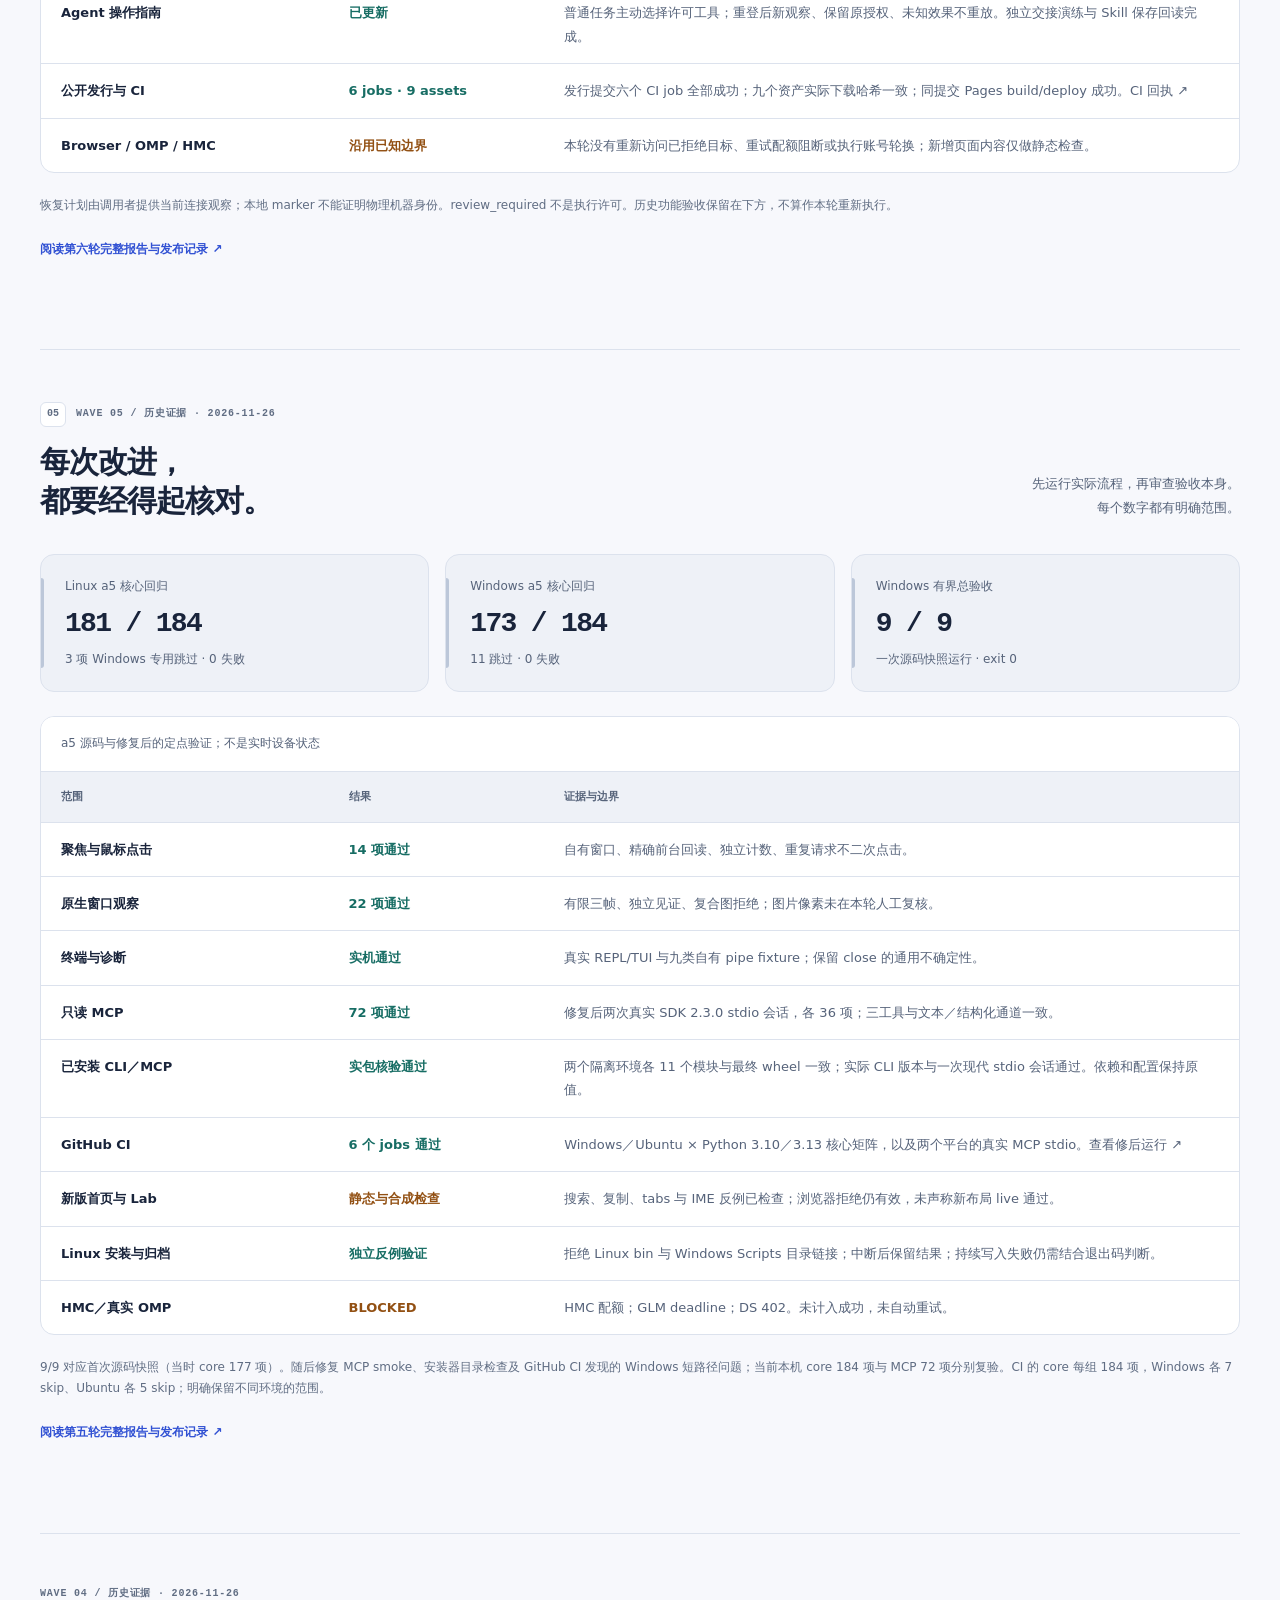
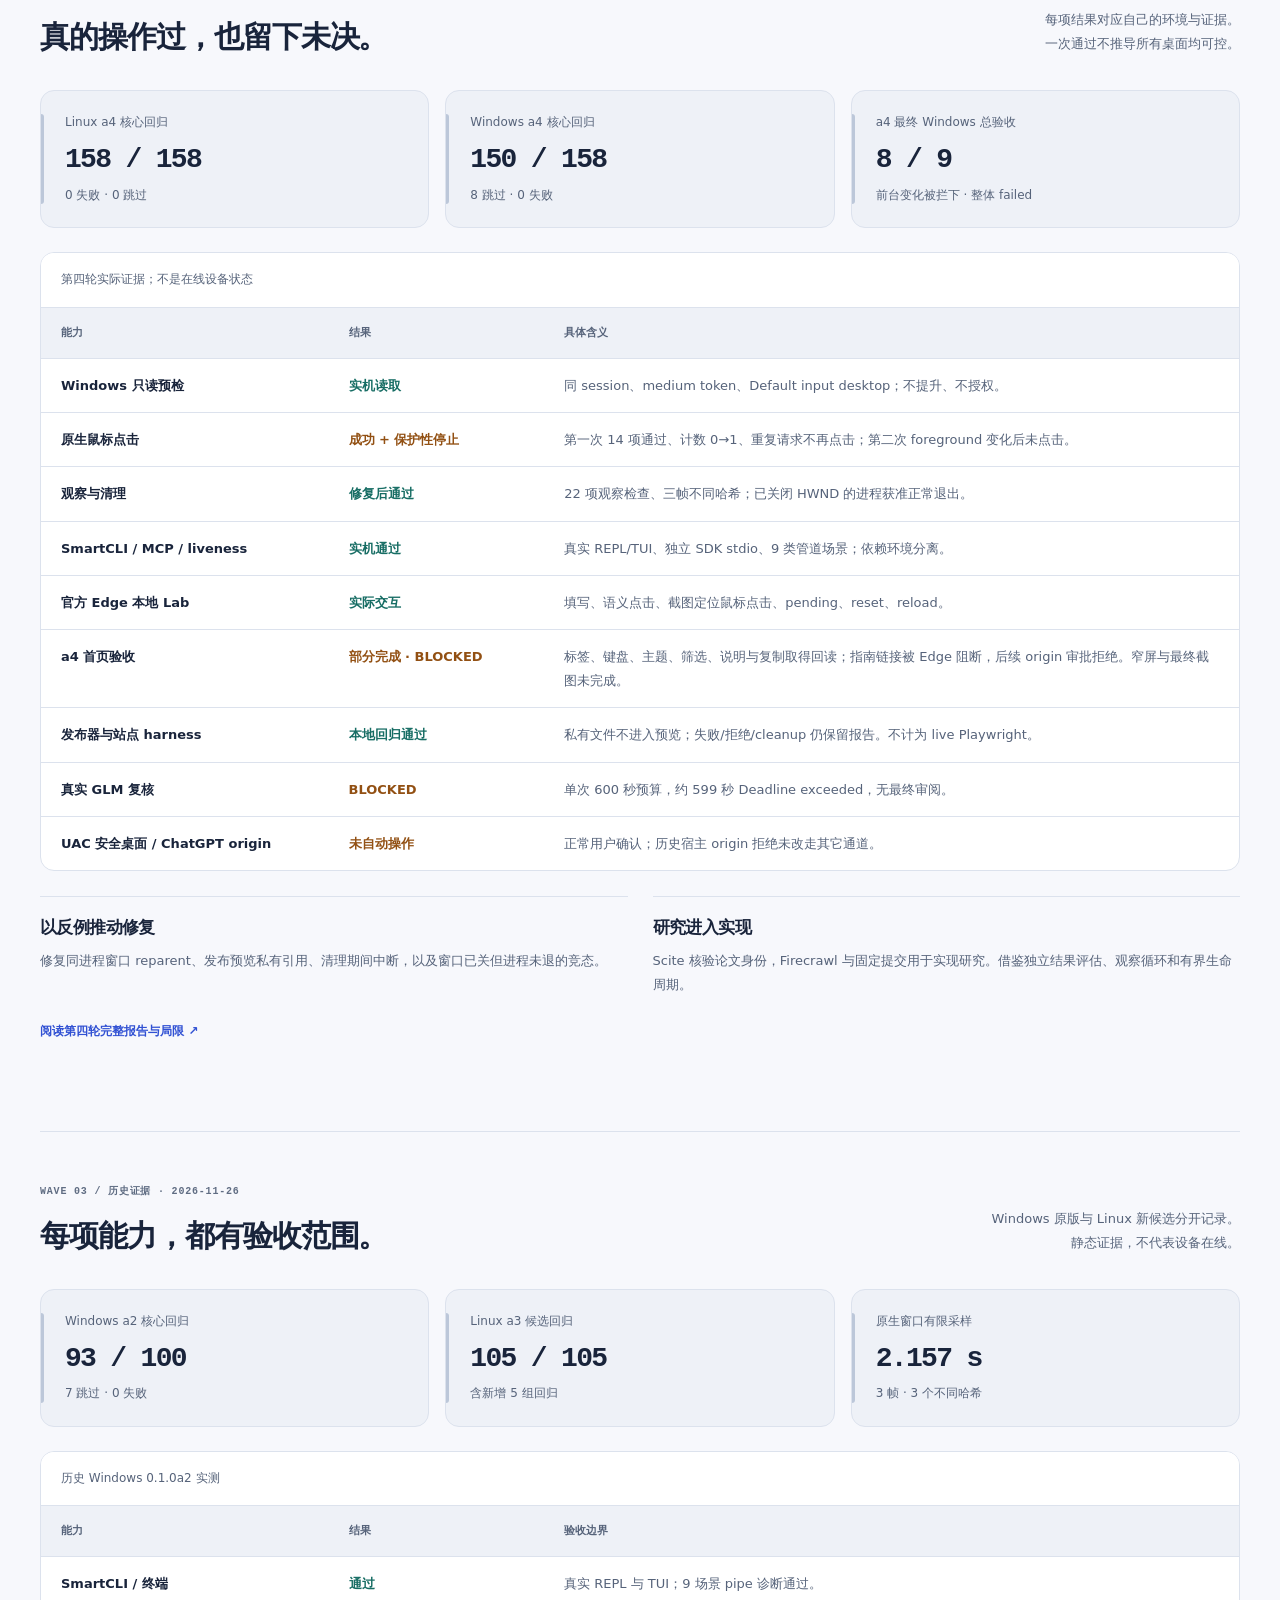
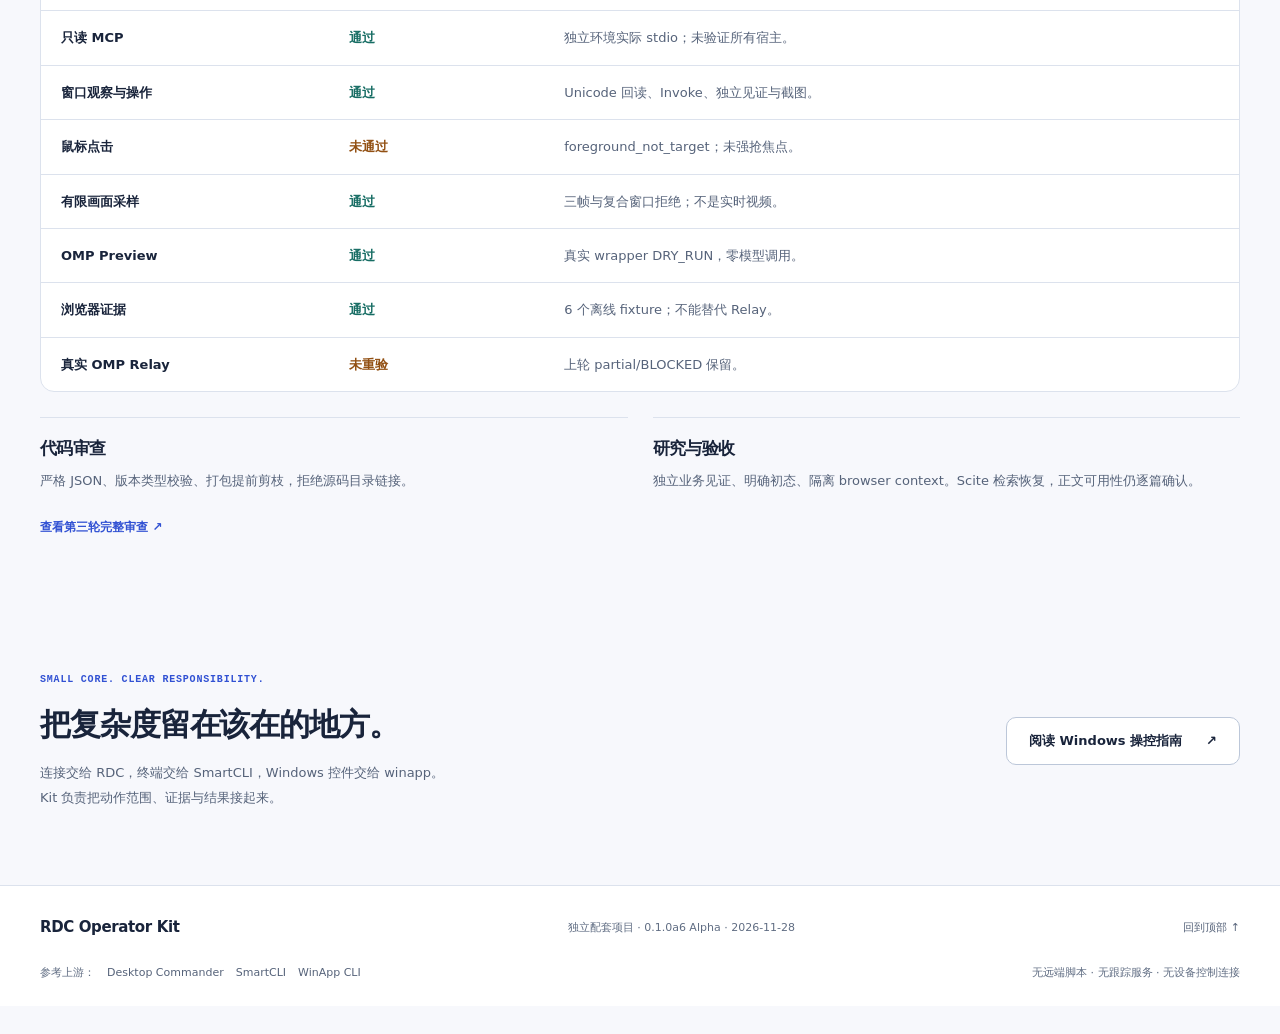
==== commit 8402ff7b: "Record a6 release, CI and Pages verification and pin installation guides" ====
--- a/site/index.html
+++ b/site/index.html
@@ -34,7 +34,7 @@
   <main id="main">
     <section class="hero container" aria-labelledby="hero-title">
       <div class="hero-copy">
-        <div class="eyebrow"><span class="release-pill">0.1.0a6 ALPHA</span><span>WINDOWS FIRST</span><span class="eyebrow-separator" aria-hidden="true">/</span><span>安全续作 · Alpha</span></div>
+        <div class="eyebrow"><span class="release-pill">0.1.0a6 ALPHA</span><span>WINDOWS FIRST</span><span class="eyebrow-separator" aria-hidden="true">/</span><span>预发布已上线 · 安全续作</span></div>
         <p class="hero-overline">A local toolkit for capable agents.</p>
         <h1 id="hero-title">把电脑上的工作，<br><span>接回对话。</span></h1>
         <p class="hero-description">复用你已有的 RDC、SmartCLI 与 OMP。让 Agent 读懂终端、定位窗口、执行明确动作，再用独立证据确认结果。手动重新登录后，从原检查点核对并继续。</p>
@@ -259,6 +259,7 @@
       <tr><td>已安装包</td><td class="qa-pass">实包通过</td><td>Windows 两环境各 12 个模块与 wheel 一致；真实 site-packages 导入，配置和非 Kit 依赖未变。</td></tr>
       <tr><td>故障与验收反例</td><td class="qa-pass">发现并修复</td><td>null 检查点、NUL 路径、提交后读回失败、恢复私有文件打包风险，以及能伪装通过的 smoke。</td></tr>
       <tr><td>Agent 操作指南</td><td class="qa-pass">已更新</td><td>普通任务主动选择许可工具；重登后新观察、保留原授权、未知效果不重放。独立交接演练与 Skill 保存回读完成。</td></tr>
+      <tr><td>公开发行与 CI</td><td class="qa-pass">6 jobs · 9 assets</td><td>发行提交六个 CI job 全部成功；九个资产实际下载哈希一致；同提交 Pages build/deploy 成功。<a href="https://github.com/dwgx/RDC-Operator-Kit/actions/runs/46128657762">CI 回执 ↗</a></td></tr>
       <tr><td>Browser / OMP / HMC</td><td class="qa-partial">沿用已知边界</td><td>本轮没有重新访问已拒绝目标、重试配额阻断或执行账号轮换；新增页面内容仅做静态检查。</td></tr>
       </tbody></table></div>
       <p class="evidence-footer">恢复计划由调用者提供当前连接观察；本地 marker 不能证明物理机器身份。review_required 不是执行许可。历史功能验收保留在下方，不算作本轮重新执行。</p>
